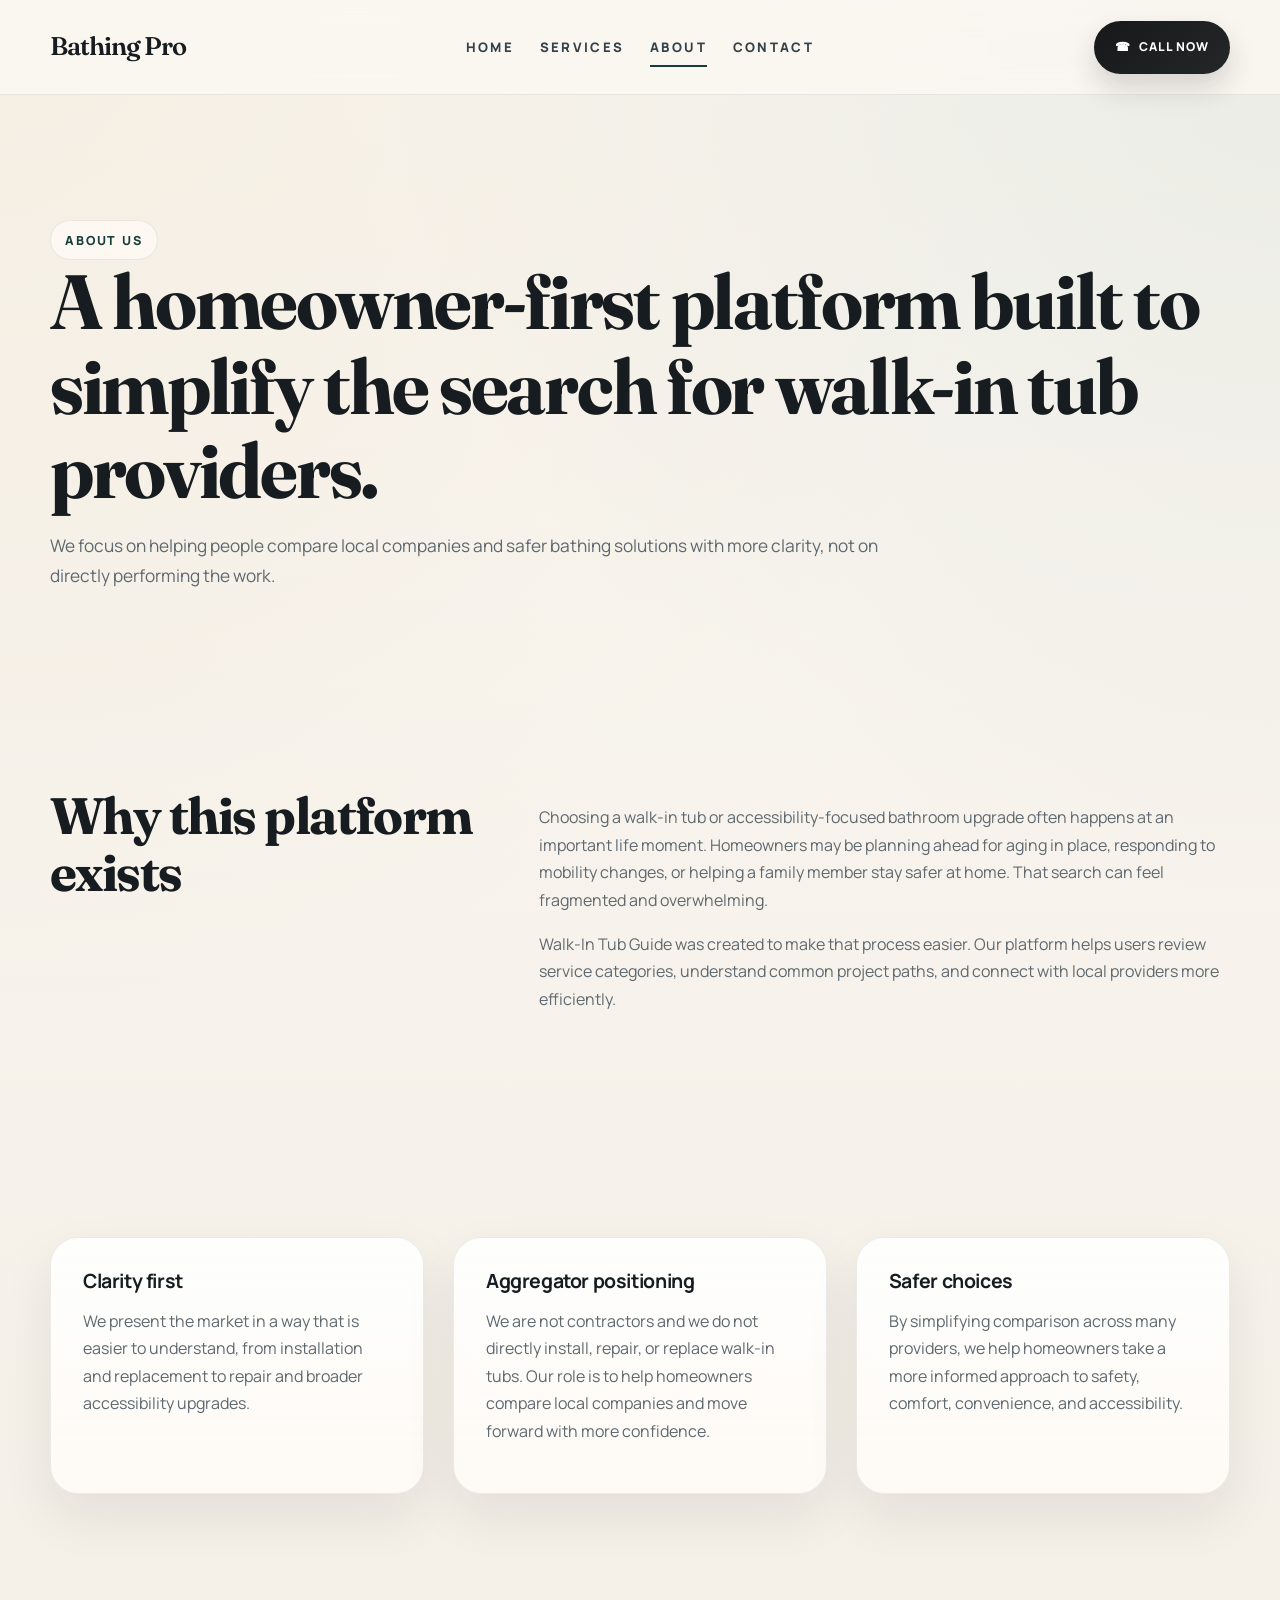
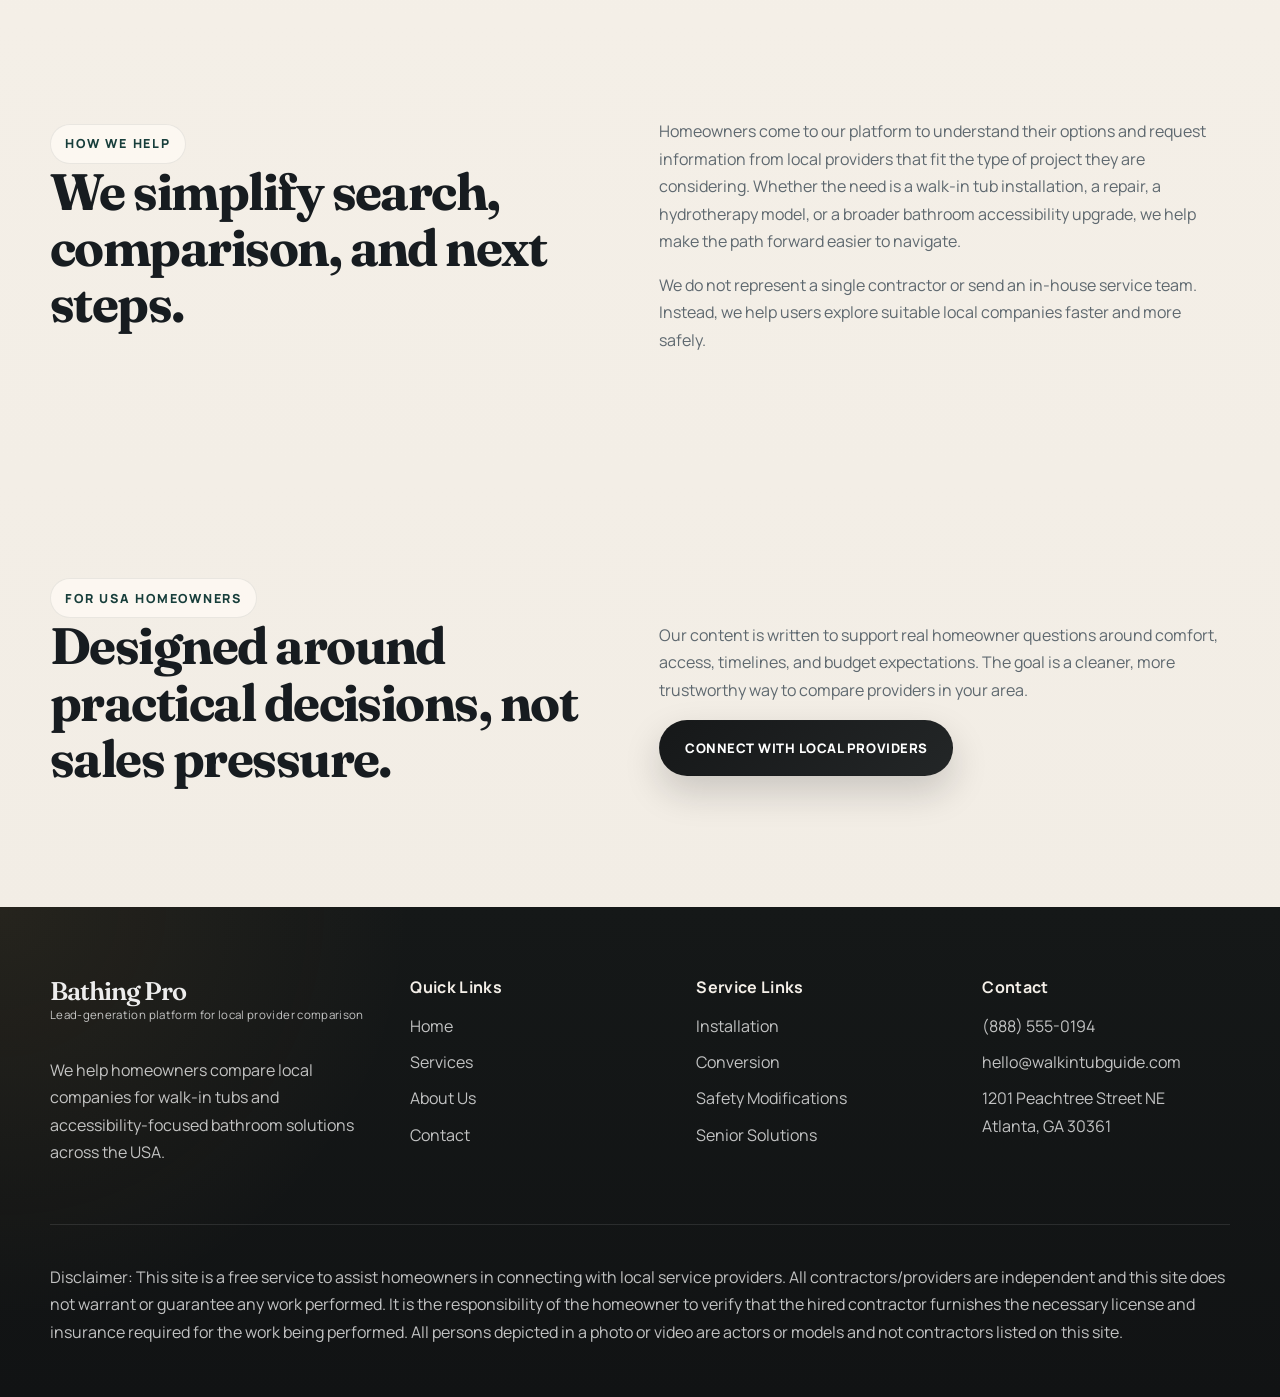
==== about.html @ f634298e "add structure and styles" ====
<!DOCTYPE html>
<html lang="en">
<head>
  <meta charset="UTF-8">
  <meta name="viewport" content="width=device-width, initial-scale=1.0">
  <title>About Us | Walk-In Tub Guide</title>
  <meta name="description" content="Learn how Walk-In Tub Guide helps homeowners compare local walk-in tub providers and accessibility-focused bathroom companies.">
  <link rel="preconnect" href="https://fonts.googleapis.com">
  <link rel="preconnect" href="https://fonts.gstatic.com" crossorigin>
  <link href="https://fonts.googleapis.com/css2?family=Manrope:wght@400;500;600;700;800&family=Fraunces:opsz,wght@9..144,600;9..144,700&display=swap" rel="stylesheet">
  <link rel="stylesheet" href="assets/css/style.css">
  <link rel="stylesheet" href="assets/css/about.css">
</head>
<body data-page="about">
  <header class="site-header">
    <div class="container header-shell">
      <a class="brand" href="index.html" aria-label="Bathing Pro home">
        <span class="brand-mark">WT</span>
        <span class="brand-text">
          <strong>Bathing Pro</strong>
          <small>Compare local providers with confidence</small>
        </span>
      </a>
      <nav class="site-nav" id="site-nav" aria-label="Primary navigation">
        <a href="index.html">Home</a>
        <a href="services.html">Services</a>
        <a href="about.html" class="is-active">About</a>
        <a href="contact.html">Contact</a>
      </nav>
      <div class="header-actions">
        <a class="header-phone mobile-phone" href="tel:+18885550194" aria-label="Call now">
          <span aria-hidden="true">☎</span>
        </a>
        <a class="header-phone desktop-phone" href="tel:+18885550194">
          <span aria-hidden="true">☎</span>
          <span>Call Now</span>
        </a>
        <button class="nav-toggle" type="button" aria-expanded="false" aria-controls="site-nav" aria-label="Open menu">
          <span></span>
          <span></span>
          <span></span>
        </button>
      </div>
    </div>
  </header>

  <main>
    <section class="page-hero">
      <div class="container">
        <span class="eyebrow">About us</span>
        <h1>A homeowner-first platform built to simplify the search for walk-in tub providers.</h1>
        <p>We focus on helping people compare local companies and safer bathing solutions with more clarity, not on directly performing the work.</p>
      </div>
    </section>

    <section class="section story-section">
      <div class="container story-grid">
        <div>
          <h2>Why this platform exists</h2>
        </div>
        <div>
          <p>Choosing a walk-in tub or accessibility-focused bathroom upgrade often happens at an important life moment. Homeowners may be planning ahead for aging in place, responding to mobility changes, or helping a family member stay safer at home. That search can feel fragmented and overwhelming.</p>
          <p>Walk-In Tub Guide was created to make that process easier. Our platform helps users review service categories, understand common project paths, and connect with local providers more efficiently.</p>
        </div>
      </div>
    </section>

    <section class="section values-section">
      <div class="container value-grid">
        <article class="feature-card">
          <h3>Clarity first</h3>
          <p>We present the market in a way that is easier to understand, from installation and replacement to repair and broader accessibility upgrades.</p>
        </article>
        <article class="feature-card">
          <h3>Aggregator positioning</h3>
          <p>We are not contractors and we do not directly install, repair, or replace walk-in tubs. Our role is to help homeowners compare local companies and move forward with more confidence.</p>
        </article>
        <article class="feature-card">
          <h3>Safer choices</h3>
          <p>By simplifying comparison across many providers, we help homeowners take a more informed approach to safety, comfort, convenience, and accessibility.</p>
        </article>
      </div>
    </section>

    <section class="section process-section">
      <div class="container split-panel">
        <div>
          <span class="eyebrow">How we help</span>
          <h2>We simplify search, comparison, and next steps.</h2>
        </div>
        <div>
          <p>Homeowners come to our platform to understand their options and request information from local providers that fit the type of project they are considering. Whether the need is a walk-in tub installation, a repair, a hydrotherapy model, or a broader bathroom accessibility upgrade, we help make the path forward easier to navigate.</p>
          <p>We do not represent a single contractor or send an in-house service team. Instead, we help users explore suitable local companies faster and more safely.</p>
        </div>
      </div>
    </section>

    <section class="section callout-section">
      <div class="container split-panel">
        <div>
          <span class="eyebrow">For USA homeowners</span>
          <h2>Designed around practical decisions, not sales pressure.</h2>
        </div>
        <div>
          <p>Our content is written to support real homeowner questions around comfort, access, timelines, and budget expectations. The goal is a cleaner, more trustworthy way to compare providers in your area.</p>
          <a class="btn btn-primary" href="contact.html">Connect With Local Providers</a>
        </div>
      </div>
    </section>
  </main>

  <footer class="site-footer">
    <div class="container footer-grid">
      <div>
        <a class="brand footer-brand" href="index.html">
          <span class="brand-mark">WT</span>
          <span class="brand-text">
            <strong>Bathing Pro</strong>
            <small>Lead-generation platform for local provider comparison</small>
          </span>
        </a>
        <p>We help homeowners compare local companies for walk-in tubs and accessibility-focused bathroom solutions across the USA.</p>
      </div>
      <div>
        <h3>Quick Links</h3>
        <ul>
          <li><a href="index.html">Home</a></li>
          <li><a href="services.html">Services</a></li>
          <li><a href="about.html">About Us</a></li>
          <li><a href="contact.html">Contact</a></li>
        </ul>
      </div>
      <div>
        <h3>Service Links</h3>
        <ul>
          <li><a href="services/walk-in-tub-installation.html">Installation</a></li>
          <li><a href="services/walk-in-tub-conversion.html">Conversion</a></li>
          <li><a href="services/bathtub-safety-modifications.html">Safety Modifications</a></li>
          <li><a href="services/senior-bathing-solutions.html">Senior Solutions</a></li>
        </ul>
      </div>
      <div>
        <h3>Contact</h3>
        <ul>
          <li><a href="tel:+18885550194">(888) 555-0194</a></li>
          <li><a href="mailto:hello@walkintubguide.com">hello@walkintubguide.com</a></li>
          <li>1201 Peachtree Street NE<br>Atlanta, GA 30361</li>
        </ul>
      </div>
    </div>
    <div class="container footer-legal">
      <p>Disclaimer: This site is a free service to assist homeowners in connecting with local service providers. All contractors/providers are independent and this site does not warrant or guarantee any work performed. It is the responsibility of the homeowner to verify that the hired contractor furnishes the necessary license and insurance required for the work being performed. All persons depicted in a photo or video are actors or models and not contractors listed on this site.</p>
    </div>
  </footer>

  <script src="assets/js/main.js" defer></script>
  <script src="assets/js/about.js" defer></script>
</body>
</html>
---- assets/css/style.css ----
:root {
  --bg: #f4efe7;
  --surface: rgba(255, 251, 246, 0.86);
  --surface-strong: #fffdfa;
  --surface-alt: #ece2d3;
  --surface-dark: #161819;
  --text: #171c20;
  --muted: #5e686f;
  --muted-strong: #455058;
  --line: rgba(23, 28, 32, 0.1);
  --line-strong: rgba(23, 28, 32, 0.18);
  --brand: #255f58;
  --brand-deep: #173e3b;
  --accent: #b88b4a;
  --accent-soft: rgba(184, 139, 74, 0.12);
  --shadow-xs: 0 10px 24px rgba(21, 27, 31, 0.05);
  --shadow: 0 22px 52px rgba(21, 27, 31, 0.08);
  --shadow-strong: 0 28px 72px rgba(17, 23, 28, 0.14);
  --radius: 28px;
  --radius-sm: 20px;
  --container: 1180px;
  --section-border: rgba(23, 28, 32, 0.08);
  --ease-premium: cubic-bezier(0.22, 0.61, 0.36, 1);
  --ease-soft: cubic-bezier(0.2, 0.8, 0.2, 1);
}

*,
*::before,
*::after {
  box-sizing: border-box;
}

html {
  scroll-behavior: smooth;
}

body {
  margin: 0;
  font-family: "Manrope", sans-serif;
  color: var(--text);
  background:
    radial-gradient(circle at top left, rgba(184, 139, 74, 0.09), transparent 32%),
    radial-gradient(circle at top right, rgba(37, 95, 88, 0.08), transparent 28%),
    linear-gradient(180deg, #fbf8f2 0%, #f4efe7 54%, #f1ece4 100%);
  line-height: 1.72;
  text-rendering: optimizeLegibility;
  -webkit-font-smoothing: antialiased;
}

img {
  max-width: 100%;
  display: block;
}

::selection {
  background: rgba(37, 95, 88, 0.18);
}

a {
  color: inherit;
  text-decoration: none;
}

button,
input,
select,
textarea {
  font: inherit;
}

.container {
  width: min(calc(100% - 2rem), var(--container));
  margin: 0 auto;
}

.section {
  padding: 6.5rem 0;
  position: relative;
}

.eyebrow {
  display: inline-flex;
  align-items: center;
  gap: 0.5rem;
  padding: 0.52rem 0.9rem;
  border-radius: 999px;
  background: rgba(255, 251, 246, 0.72);
  border: 1px solid rgba(23, 28, 32, 0.08);
  color: var(--brand-deep);
  font-size: 0.78rem;
  font-weight: 800;
  letter-spacing: 0.14em;
  text-transform: uppercase;
}

h1,
h2,
h3 {
  margin: 0 0 1rem;
  line-height: 1.1;
}

h1,
h2 {
  font-family: "Fraunces", serif;
  letter-spacing: -0.03em;
}

h1 {
  font-size: clamp(2.6rem, 6vw, 5rem);
}

h2 {
  font-size: clamp(2rem, 4vw, 3.4rem);
}

h3 {
  font-size: 1.22rem;
  letter-spacing: -0.02em;
}

p,
li {
  color: var(--muted);
  font-size: 1rem;
}

ul,
ol {
  margin: 0;
  padding-left: 1.2rem;
}

.btn {
  display: inline-flex;
  align-items: center;
  justify-content: center;
  gap: 0.5rem;
  min-height: 3.45rem;
  padding: 0.92rem 1.55rem;
  border-radius: 999px;
  border: 1px solid transparent;
  font-weight: 800;
  letter-spacing: 0.04em;
  text-transform: uppercase;
  font-size: 0.82rem;
  transition: transform 0.35s var(--ease-premium), box-shadow 0.35s var(--ease-premium), background 0.35s var(--ease-premium), border-color 0.35s var(--ease-premium), color 0.35s var(--ease-premium);
}

.btn:hover {
  transform: translateY(-3px);
}

.btn:active {
  transform: translateY(-1px);
}

.btn-primary {
  background: linear-gradient(135deg, var(--surface-dark) 0%, #232627 100%);
  color: #fff;
  box-shadow: 0 16px 36px rgba(22, 24, 25, 0.18);
  position: relative;
  overflow: hidden;
}

.btn-secondary {
  background: rgba(255, 253, 250, 0.72);
  border-color: rgba(23, 28, 32, 0.14);
  color: var(--text);
  position: relative;
}

.btn-primary:hover {
  box-shadow: 0 18px 42px rgba(22, 24, 25, 0.24);
}

.btn-secondary:hover {
  background: rgba(255, 253, 250, 0.96);
  border-color: rgba(23, 28, 32, 0.22);
}

.btn-primary::before {
  content: "";
  position: absolute;
  top: 0;
  bottom: 0;
  left: -130%;
  width: 120%;
  background: linear-gradient(100deg, transparent, rgba(255, 255, 255, 0.22), transparent);
  pointer-events: none;
  transition: transform 0.8s var(--ease-soft);
}

.btn-primary:hover::before {
  transform: translateX(170%);
}

.btn-secondary::after {
  content: "";
  position: absolute;
  left: 1rem;
  right: 1rem;
  bottom: 0.62rem;
  height: 1px;
  background: rgba(23, 28, 32, 0.26);
  transform: scaleX(0);
  transform-origin: left;
  transition: transform 0.35s var(--ease-premium);
}

.btn-secondary:hover::after {
  transform: scaleX(1);
}

.text-link {
  color: var(--brand-deep);
  font-weight: 700;
  border-bottom: 1px solid rgba(23, 62, 59, 0.2);
  transition: border-color 0.2s ease, color 0.2s ease;
}

.text-link:hover {
  border-color: rgba(23, 62, 59, 0.65);
}

a:focus-visible,
button:focus-visible,
input:focus-visible,
select:focus-visible,
textarea:focus-visible {
  outline: 3px solid rgba(37, 95, 88, 0.18);
  outline-offset: 3px;
}

.site-header {
  position: sticky;
  top: 0;
  z-index: 50;
  backdrop-filter: blur(14px);
  background: rgba(251, 248, 242, 0.88);
  border-bottom: 1px solid rgba(23, 28, 32, 0.08);
  transition: background 0.3s ease, box-shadow 0.3s ease, border-color 0.3s ease;
}

.site-header.is-scrolled {
  box-shadow: 0 12px 30px rgba(17, 27, 34, 0.07);
}

.header-shell {
  display: flex;
  align-items: center;
  justify-content: space-between;
  gap: 1rem;
  min-height: 5.9rem;
}

.brand {
  display: inline-flex;
  align-items: center;
  gap: 0.9rem;
  min-width: 0;
}

.brand-mark {
  display: grid;
  place-items: center;
  width: 3rem;
  height: 3rem;
  border-radius: 1rem;
  background: linear-gradient(135deg, #1f4e49 0%, #b88b4a 100%);
  color: #fff;
  font-weight: 800;
  box-shadow: 0 12px 25px rgba(23, 62, 59, 0.18);
}

.brand-text {
  display: flex;
  flex-direction: column;
}

.brand-text strong {
  font-family: "Fraunces", serif;
  font-weight: 600;
  font-size: 1.6rem;
  letter-spacing: -0.04em;
  line-height: 1;
}

.brand-text small {
  color: var(--muted);
  font-size: 0.72rem;
  letter-spacing: 0.03em;
}

/* Premium wordmark logo (BathingPro-like) */
.brand {
  gap: 0;
}

.brand-mark {
  display: none;
}

.site-header .brand-text small {
  display: none;
}

.site-footer .brand-text strong {
  color: rgba(255, 255, 255, 0.92);
}

.site-nav {
  display: flex;
  align-items: center;
  gap: 1.6rem;
  transition: opacity 0.3s ease, transform 0.3s ease;
}

.site-nav a {
  position: relative;
  font-weight: 800;
  font-size: 0.82rem;
  letter-spacing: 0.18em;
  text-transform: uppercase;
  color: #354147;
  transition: color 0.3s var(--ease-premium);
}

.site-nav a::after {
  content: "";
  position: absolute;
  left: 0;
  bottom: -0.52rem;
  width: 100%;
  height: 1.5px;
  background: var(--brand-deep);
  transform: scaleX(0);
  transform-origin: left;
  opacity: 0;
  transition: transform 0.45s var(--ease-premium), opacity 0.35s var(--ease-premium);
}

.site-nav a:hover::after,
.site-nav a.is-active::after {
  transform: scaleX(1);
  opacity: 1;
}

.site-nav a:hover {
  color: #1f2f36;
}

.header-actions {
  display: flex;
  align-items: center;
  gap: 0.75rem;
}

.header-phone {
  display: inline-flex;
  align-items: center;
  justify-content: center;
  gap: 0.55rem;
  border-radius: 999px;
  background: linear-gradient(135deg, var(--surface-dark), #242728);
  color: #fff;
  font-weight: 800;
  letter-spacing: 0.08em;
  text-transform: uppercase;
  font-size: 0.76rem;
  box-shadow: 0 14px 28px rgba(22, 24, 25, 0.16);
  transition: transform 0.25s ease, box-shadow 0.25s ease, background 0.25s ease;
}

.header-phone:hover {
  transform: translateY(-2px);
  box-shadow: 0 18px 34px rgba(22, 24, 25, 0.22);
}

.desktop-phone {
  min-height: 3.3rem;
  padding: 0.9rem 1.3rem;
}

.mobile-phone {
  display: none;
  width: 2.9rem;
  height: 2.9rem;
  font-size: 1.1rem;
}

.nav-toggle {
  display: none;
  width: 2.9rem;
  height: 2.9rem;
  border: 1px solid rgba(23, 28, 32, 0.12);
  border-radius: 0.9rem;
  background: rgba(255, 253, 250, 0.92);
  padding: 0;
}

.nav-toggle span {
  display: block;
  width: 1.1rem;
  height: 2px;
  margin: 0.24rem auto;
  background: var(--text);
  border-radius: 999px;
}

.page-hero,
.hero-section {
  position: relative;
  overflow: hidden;
}

.page-hero {
  padding: 7.8rem 0 4.8rem;
}

.page-hero p {
  max-width: 52rem;
  font-size: 1.08rem;
}

.section-heading {
  margin-bottom: 2.4rem;
  max-width: 50rem;
}

.section-heading h2 {
  max-width: 16ch;
}

.section-heading p {
  font-size: 1.05rem;
  max-width: 42rem;
}

.feature-card,
.service-card,
.detail-card,
.contact-card,
.contact-info-card,
.cta-box,
.hero-card,
.service-overview-card,
.step-card {
  background:
    linear-gradient(180deg, rgba(255, 255, 255, 0.9) 0%, rgba(255, 252, 247, 0.84) 100%);
  border: 1px solid rgba(23, 28, 32, 0.08);
  border-radius: var(--radius);
  box-shadow: var(--shadow);
  transition: transform 0.42s var(--ease-premium), box-shadow 0.42s var(--ease-premium), border-color 0.42s var(--ease-premium), background 0.42s var(--ease-premium);
}

.feature-card,
.service-card,
.detail-card,
.contact-info-card,
.step-card,
.service-overview-card {
  padding: 2rem;
}

.split-panel {
  display: grid;
  grid-template-columns: 1fr 1fr;
  gap: 2.4rem;
  align-items: center;
}

.editorial-image {
  margin: 0;
  overflow: hidden;
  border-radius: calc(var(--radius) - 8px);
  border: 1px solid rgba(255, 255, 255, 0.08);
  background: #ddd6cb;
  box-shadow: var(--shadow-xs);
}

.editorial-image img,
.service-media img,
.service-category-media img {
  width: 100%;
  height: 100%;
  object-fit: cover;
  filter: grayscale(100%);
  transform: scale(1.015);
  transition: filter 0.75s ease, transform 0.75s ease;
  will-change: filter, transform;
}

.editorial-image:hover img,
.editorial-image:focus-within img,
.service-overview-card:hover .service-media img,
.service-overview-card:focus-within .service-media img,
.service-card:hover .service-category-media img,
.service-card:focus-within .service-category-media img {
  filter: grayscale(0%);
  transform: scale(1.045);
}

@media (prefers-reduced-motion: reduce) {
  .editorial-image img,
  .service-media img,
  .service-category-media img {
    transition: none;
    transform: none;
    filter: grayscale(0%);
  }
}

.lead-form,
.contact-form {
  display: grid;
  gap: 1rem;
}

.lead-form label,
.contact-form label {
  display: grid;
  gap: 0.52rem;
  color: var(--text);
  font-weight: 700;
  font-size: 0.94rem;
}

.lead-form input,
.lead-form select,
.lead-form textarea,
.contact-form input,
.contact-form select,
.contact-form textarea {
  width: 100%;
  border: 1px solid rgba(23, 28, 32, 0.13);
  border-radius: 1rem;
  min-height: 3.4rem;
  padding: 0.98rem 1rem;
  background: rgba(255, 253, 250, 0.96);
  color: var(--text);
  transition: border-color 0.2s ease, box-shadow 0.2s ease, background 0.2s ease;
}

.lead-form input:focus,
.lead-form select:focus,
.lead-form textarea:focus,
.contact-form input:focus,
.contact-form select:focus,
.contact-form textarea:focus {
  outline: none;
  border-color: rgba(37, 95, 88, 0.42);
  box-shadow: 0 0 0 4px rgba(37, 95, 88, 0.1);
  background: #fffdfa;
}

.form-note {
  margin: 0;
  font-size: 0.92rem;
  color: var(--muted-strong);
}

.site-footer {
  background:
    radial-gradient(circle at top left, rgba(184, 139, 74, 0.1), transparent 30%),
    linear-gradient(180deg, #151818 0%, #111314 100%);
  color: rgba(255, 255, 255, 0.88);
  padding-top: 4.5rem;
}

.site-footer .brand-mark {
  background: linear-gradient(135deg, #d2b080 0%, #4b665f 100%);
  color: #131617;
}

.site-footer p,
.site-footer li,
.site-footer a,
.site-footer small {
  color: rgba(255, 255, 255, 0.74);
}

.footer-grid {
  display: grid;
  grid-template-columns: 1.3fr 1fr 1fr 1fr;
  gap: 2.4rem;
}

.footer-grid ul {
  list-style: none;
  padding: 0;
}

.footer-grid li + li {
  margin-top: 0.55rem;
}

.footer-brand {
  margin-bottom: 1rem;
}

.site-footer h3 {
  margin-bottom: 1rem;
  color: #f4efe8;
  font-size: 1rem;
  letter-spacing: 0.02em;
}

.footer-legal {
  margin-top: 2.6rem;
  padding: 1.4rem 0 2.2rem;
  border-top: 1px solid rgba(255, 255, 255, 0.1);
}

.faq-list {
  display: grid;
  gap: 1.05rem;
}

.faq-item {
  border: 1px solid rgba(23, 28, 32, 0.08);
  border-radius: 1.25rem;
  background: rgba(255, 253, 249, 0.84);
  overflow: hidden;
  box-shadow: var(--shadow-xs);
  transition: border-color 0.25s ease, box-shadow 0.25s ease, transform 0.25s ease;
}

.faq-question {
  width: 100%;
  text-align: left;
  padding: 1.35rem 1.45rem;
  border: 0;
  background: transparent;
  color: var(--text);
  font-weight: 800;
  position: relative;
}

.faq-question::after {
  content: "+";
  position: absolute;
  right: 1.45rem;
  top: 50%;
  transform: translateY(-50%);
  color: var(--muted);
  font-size: 1.2rem;
  transition: transform 0.25s ease, color 0.25s ease;
}

.faq-answer {
  display: none;
  padding: 0 1.45rem 1.35rem;
}

.faq-item.is-open .faq-answer {
  display: block;
}

.faq-item.is-open {
  border-color: rgba(23, 62, 59, 0.18);
  box-shadow: var(--shadow);
}

.faq-item.is-open .faq-question::after {
  transform: translateY(-50%) rotate(45deg);
  color: var(--brand-deep);
}

.page-reveal {
  opacity: 0;
  transform: translateY(26px) scale(0.992);
  transition: opacity 0.8s var(--ease-soft), transform 0.8s var(--ease-soft);
}

.page-reveal.is-visible {
  opacity: 1;
  transform: translateY(0) scale(1);
}

.feature-card:hover,
.detail-card:hover,
.contact-card:hover,
.contact-info-card:hover,
.step-card:hover {
  transform: translateY(-5px);
  box-shadow: 0 24px 48px rgba(14, 19, 24, 0.13);
  border-color: rgba(23, 62, 59, 0.16);
}

@media (max-width: 980px) {
  body.menu-open {
    overflow: hidden;
  }

  .site-nav {
    position: absolute;
    top: calc(100% + 0.75rem);
    left: 1rem;
    right: 1rem;
    display: flex;
    flex-direction: column;
    align-items: stretch;
    gap: 0;
    padding: 1rem 1.1rem;
    border-radius: 1.25rem;
    background: rgba(255, 252, 248, 0.98);
    border: 1px solid rgba(23, 28, 32, 0.08);
    box-shadow: var(--shadow-strong);
    opacity: 0;
    pointer-events: none;
    transform: translateY(-8px);
  }

  .site-nav.is-open {
    opacity: 1;
    pointer-events: auto;
    transform: translateY(0);
  }

  .site-nav a {
    padding: 0.95rem 0;
  }

  .desktop-phone {
    display: none;
  }

  .mobile-phone,
  .nav-toggle {
    display: inline-flex;
    align-items: center;
    justify-content: center;
  }

  .split-panel,
  .footer-grid {
    grid-template-columns: 1fr 1fr;
  }
}

@media (max-width: 720px) {
  .section {
    padding: 4.5rem 0;
  }

  .header-shell {
    min-height: 5rem;
  }

  .brand-text small {
    display: none;
  }

  .brand-text strong {
    font-size: 1.35rem;
  }

  .page-hero {
    padding: 6.6rem 0 4rem;
  }

  .section-heading h2 {
    max-width: 100%;
  }

  .feature-card,
  .service-card,
  .detail-card,
  .contact-info-card,
  .step-card,
  .service-overview-card {
    padding: 1.5rem;
  }

  .split-panel,
  .footer-grid {
    grid-template-columns: 1fr;
  }
}

@media (prefers-reduced-motion: reduce) {
  html {
    scroll-behavior: auto;
  }

  .btn,
  .header-phone,
  .feature-card,
  .service-card,
  .detail-card,
  .contact-card,
  .contact-info-card,
  .service-overview-card,
  .step-card,
  .site-nav,
  .site-nav a,
  .site-nav a::after,
  .page-reveal {
    transition: none !important;
    animation: none !important;
    transform: none !important;
  }
}
---- assets/css/about.css ----
.story-grid,
.value-grid {
  display: grid;
  gap: 1.8rem;
}

.story-grid {
  grid-template-columns: 0.8fr 1.2fr;
}

.value-grid {
  grid-template-columns: repeat(3, 1fr);
}

@media (max-width: 900px) {
  .story-grid,
  .value-grid {
    grid-template-columns: 1fr;
  }
}
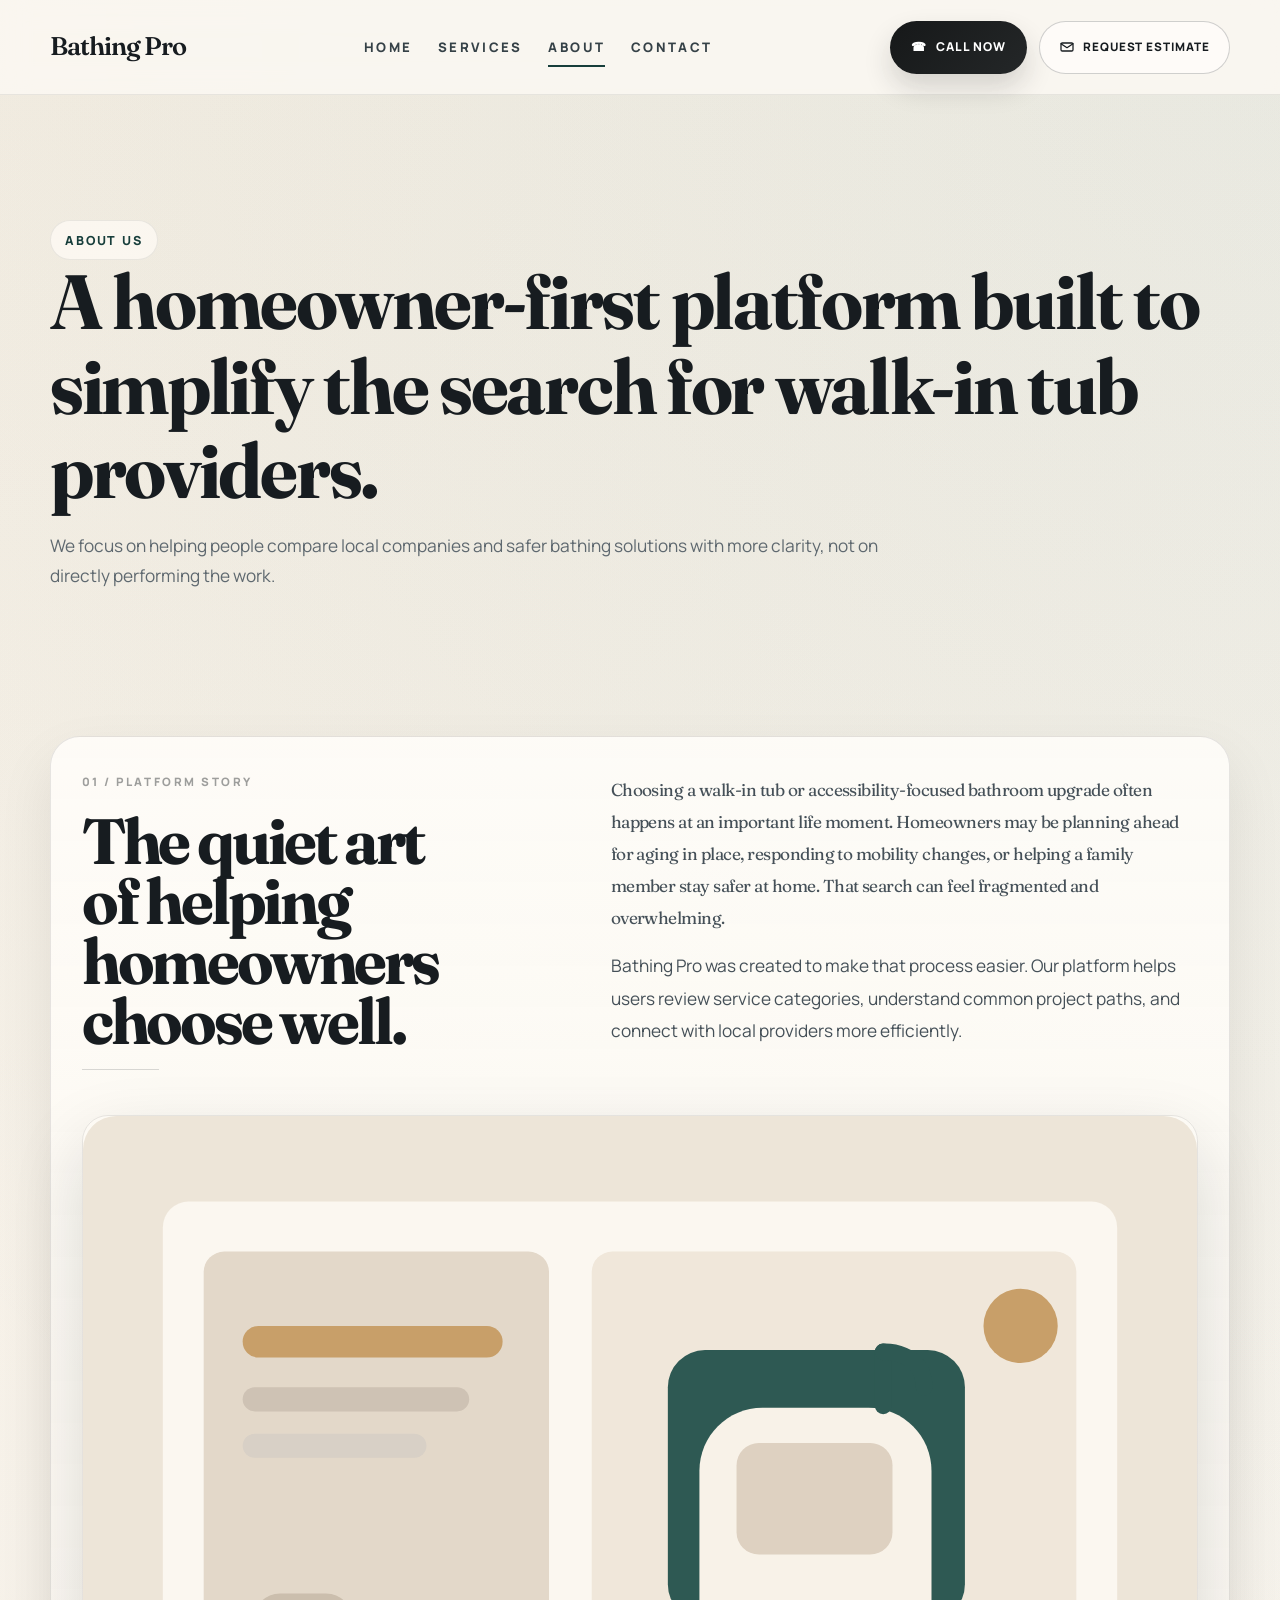
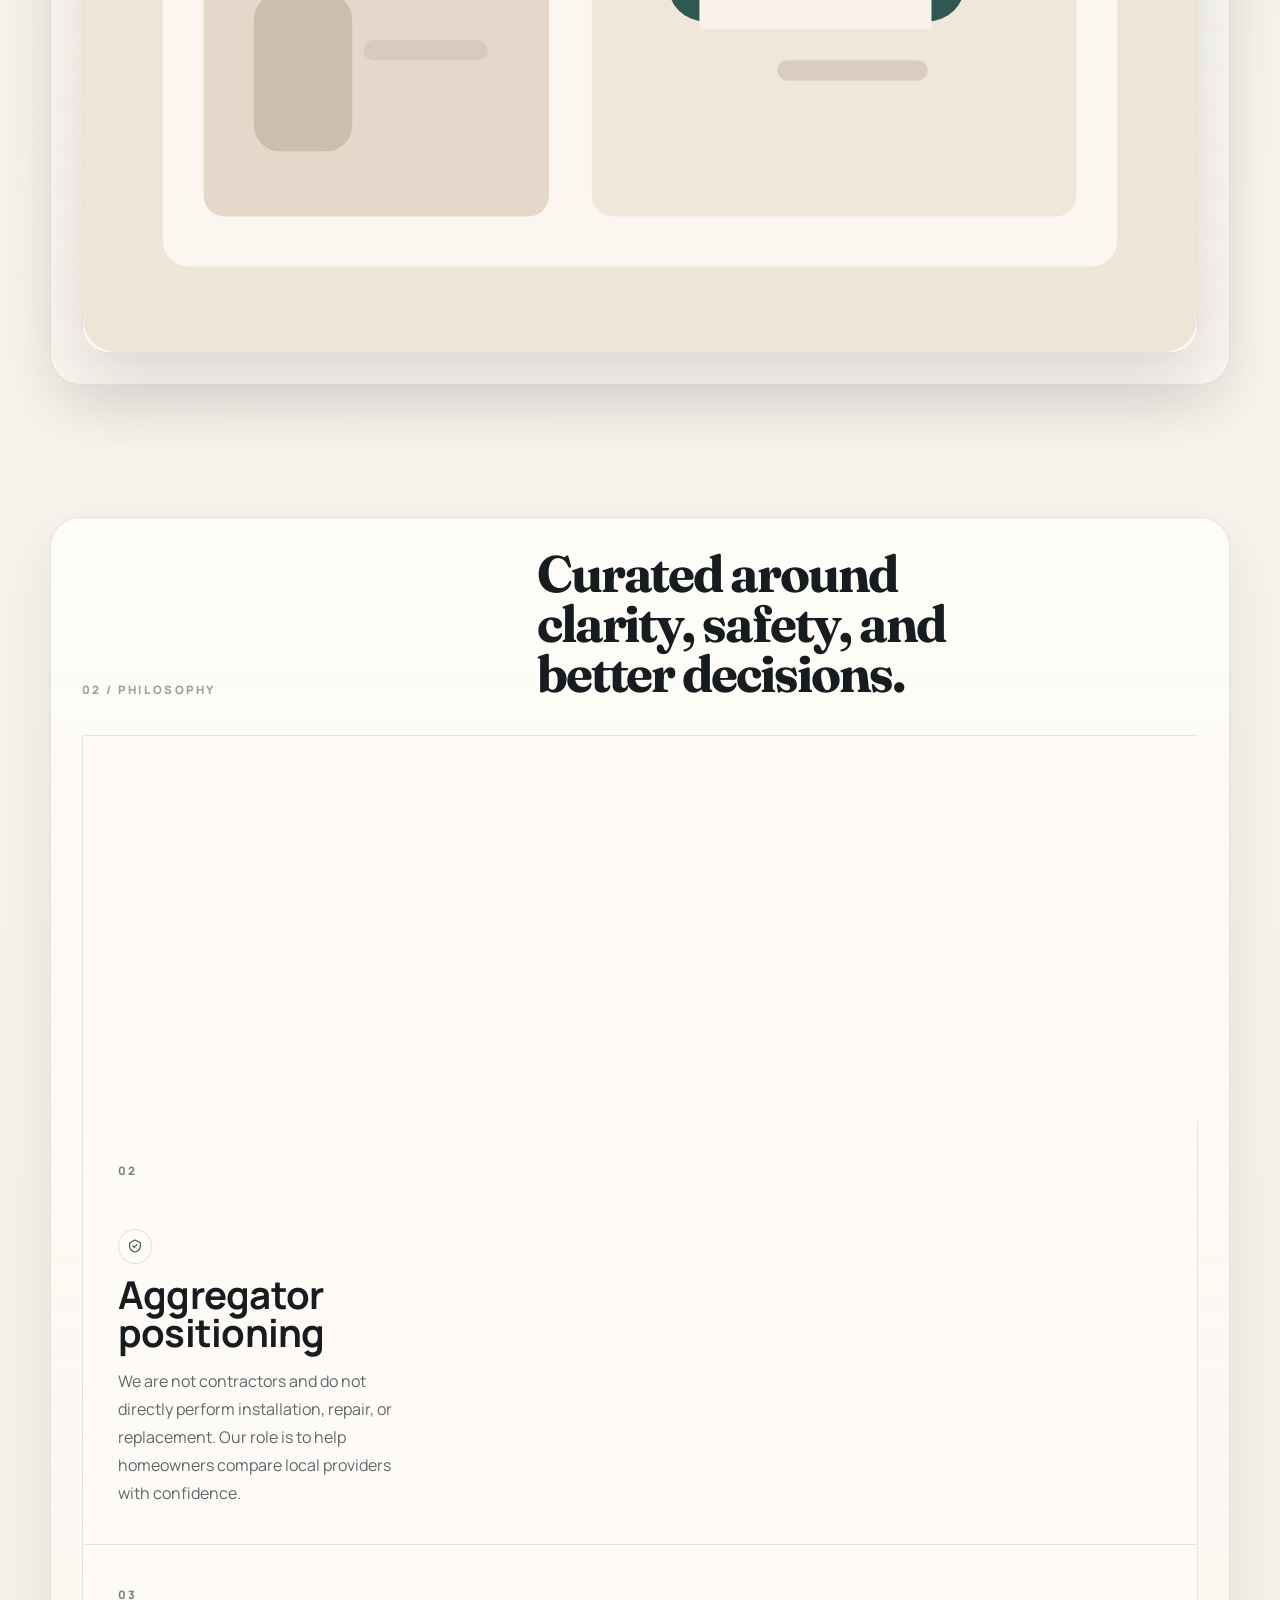
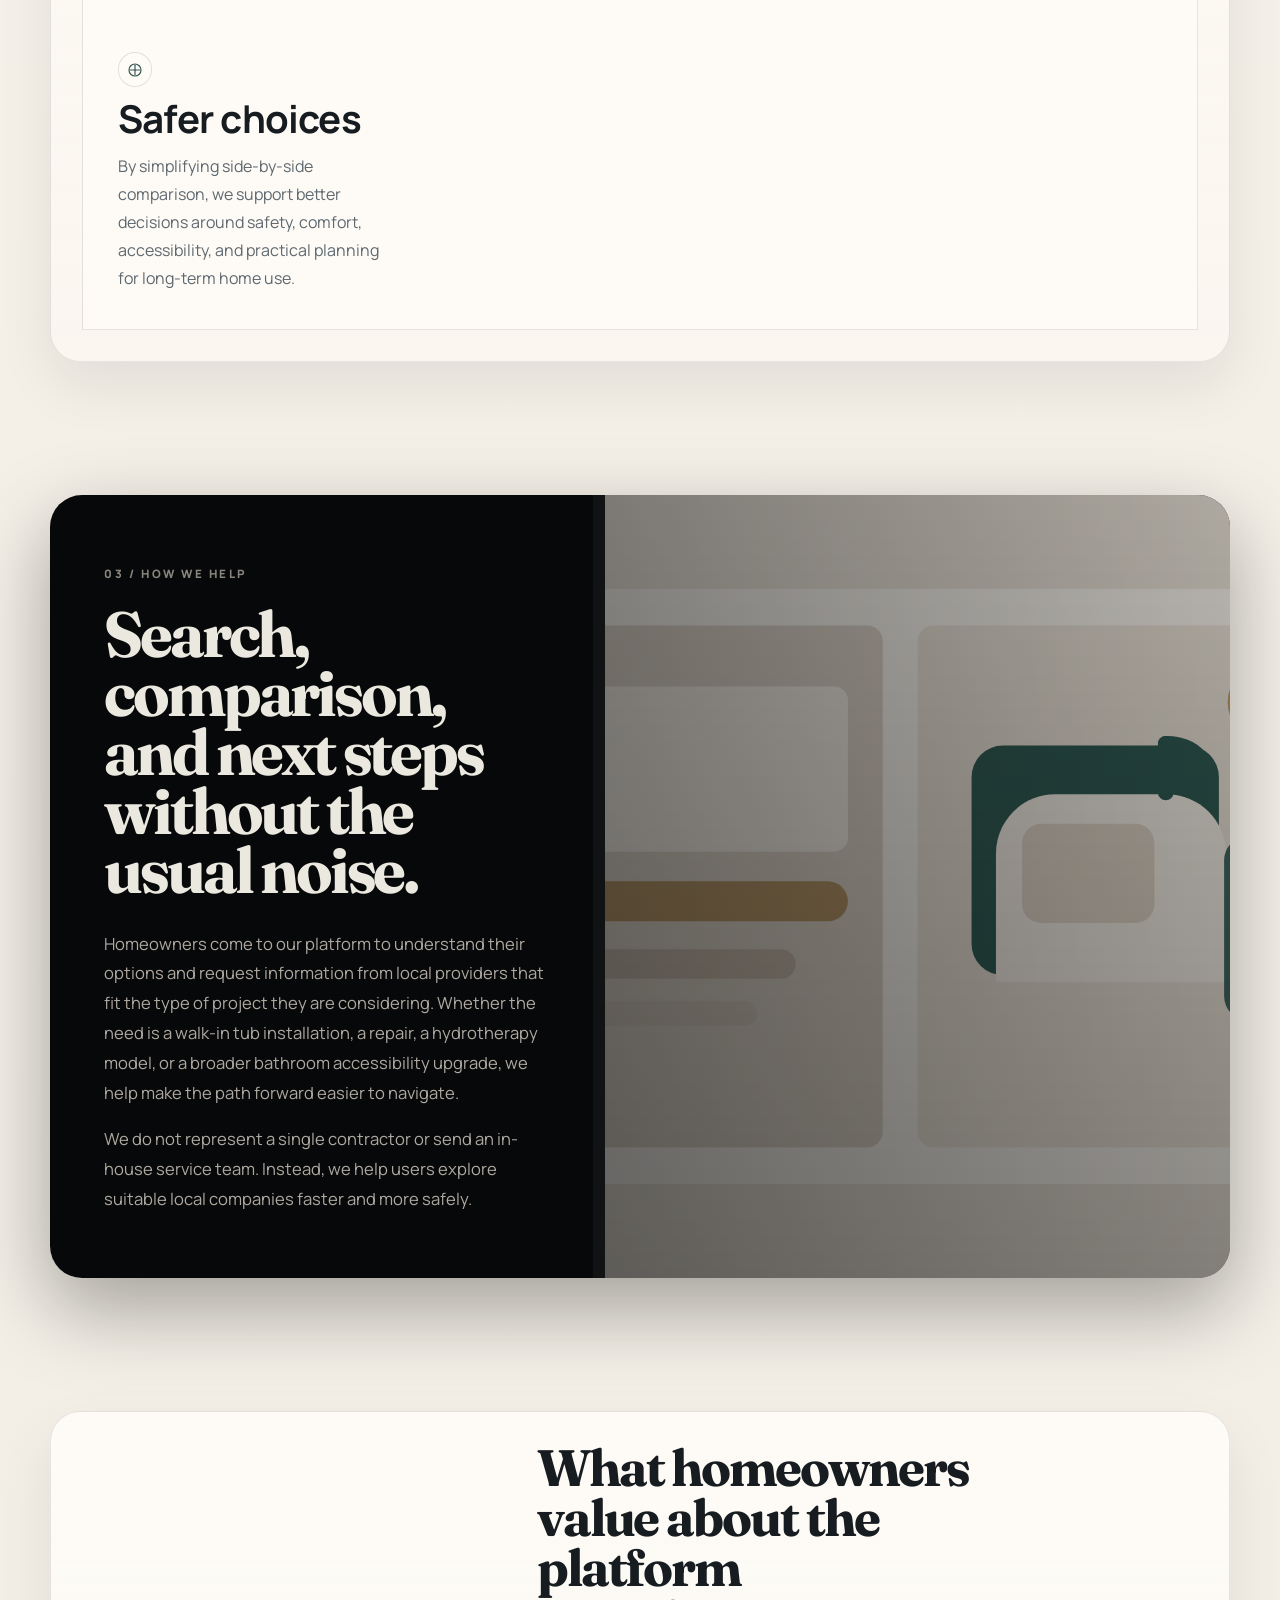
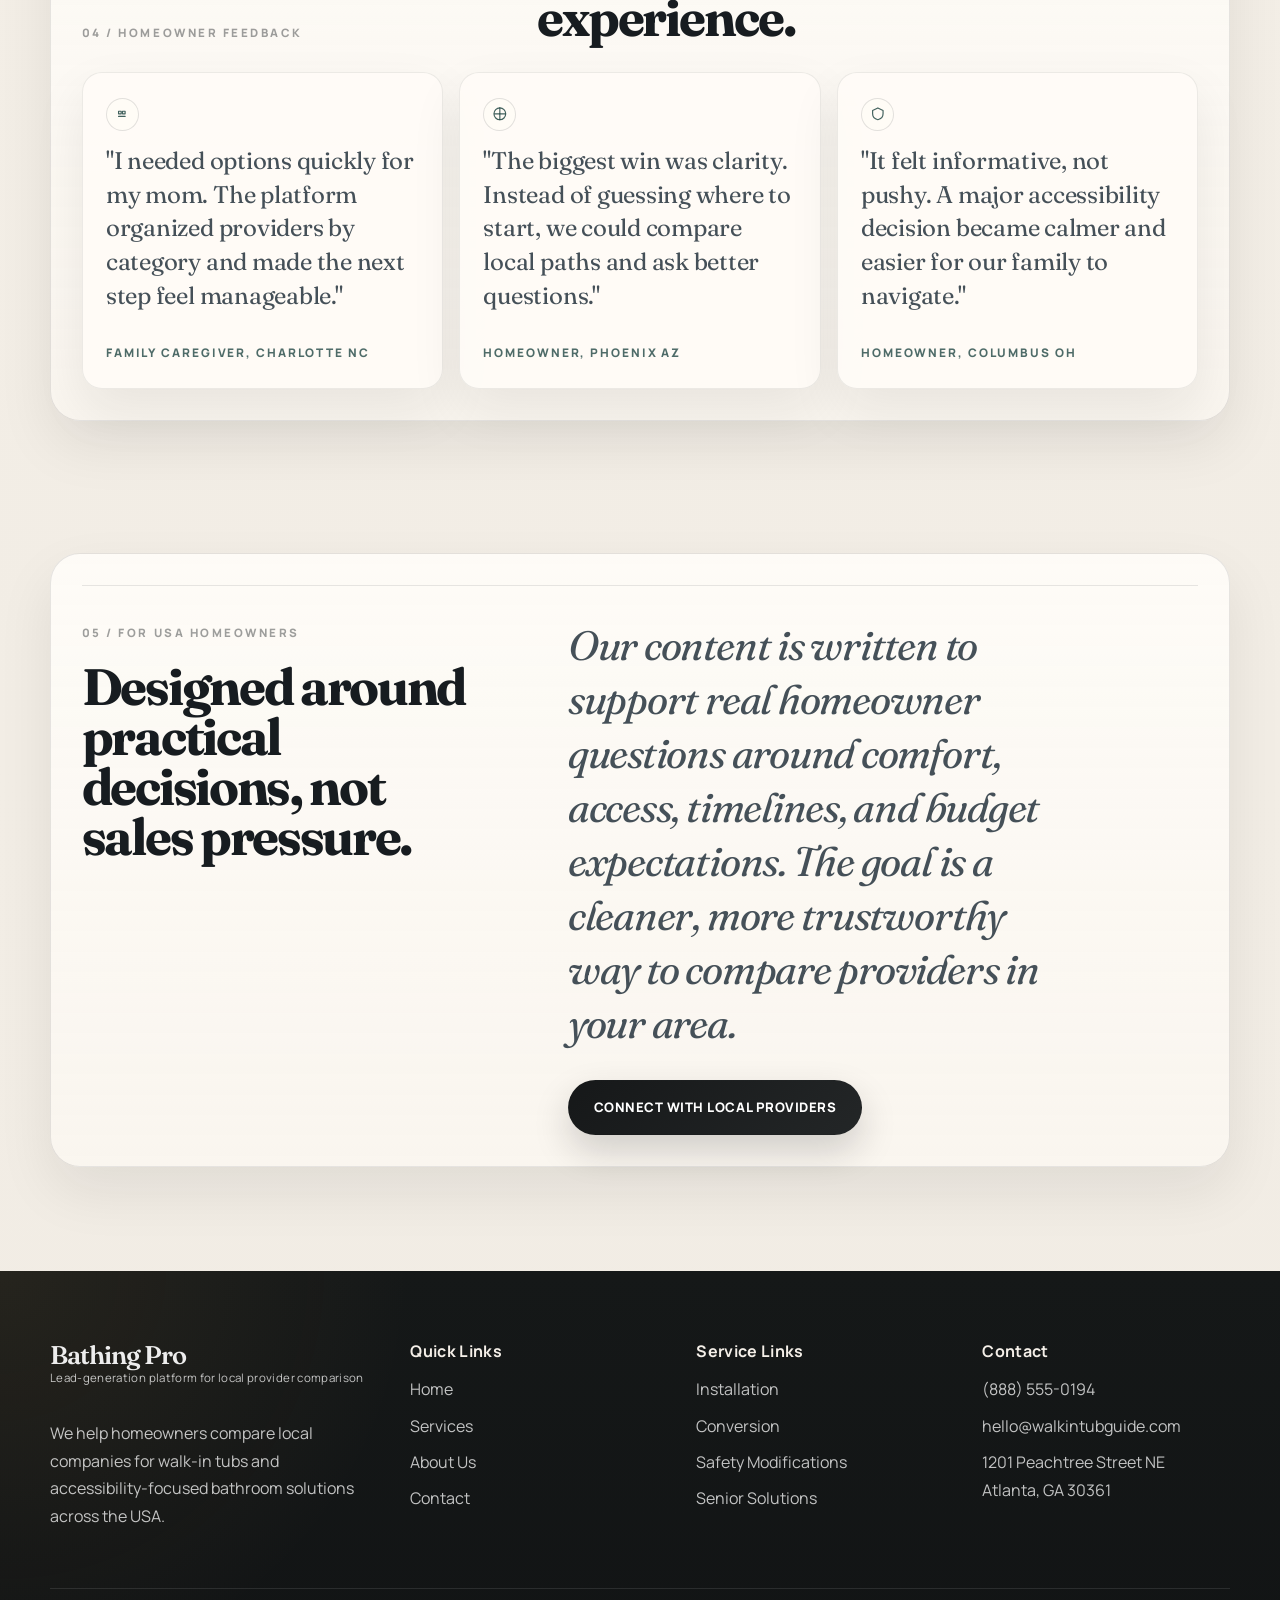
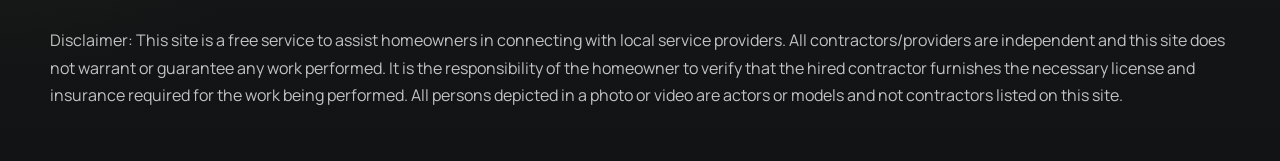
==== commit 0ee9e2b7: "upd" ====
--- a/about.html
+++ b/about.html
@@ -3,8 +3,9 @@
 <head>
   <meta charset="UTF-8">
   <meta name="viewport" content="width=device-width, initial-scale=1.0">
-  <title>About Us | Walk-In Tub Guide</title>
-  <meta name="description" content="Learn how Walk-In Tub Guide helps homeowners compare local walk-in tub providers and accessibility-focused bathroom companies.">
+  <title>About Us | Bathing Pro</title>
+  <meta name="description" content="Learn how Bathing Pro helps homeowners compare walk-in tub providers and accessibility-focused bathroom companies.">
+  <link rel="icon" type="image/svg+xml" href="assets/images/favicon.svg">
   <link rel="preconnect" href="https://fonts.googleapis.com">
   <link rel="preconnect" href="https://fonts.gstatic.com" crossorigin>
   <link href="https://fonts.googleapis.com/css2?family=Manrope:wght@400;500;600;700;800&family=Fraunces:opsz,wght@9..144,600;9..144,700&display=swap" rel="stylesheet">
@@ -54,56 +55,139 @@
     </section>
 
     <section class="section story-section">
-      <div class="container story-grid">
-        <div>
-          <h2>Why this platform exists</h2>
-        </div>
-        <div>
-          <p>Choosing a walk-in tub or accessibility-focused bathroom upgrade often happens at an important life moment. Homeowners may be planning ahead for aging in place, responding to mobility changes, or helping a family member stay safer at home. That search can feel fragmented and overwhelming.</p>
-          <p>Walk-In Tub Guide was created to make that process easier. Our platform helps users review service categories, understand common project paths, and connect with local providers more efficiently.</p>
-        </div>
+      <div class="container story-shell">
+        <div class="story-grid">
+          <div class="story-intro">
+            <span class="section-index">01 / Platform Story</span>
+            <h2>The quiet art of helping homeowners choose well.</h2>
+            <div class="story-line"></div>
+          </div>
+          <div class="story-copy">
+            <p class="story-lead">Choosing a walk-in tub or accessibility-focused bathroom upgrade often happens at an important life moment. Homeowners may be planning ahead for aging in place, responding to mobility changes, or helping a family member stay safer at home. That search can feel fragmented and overwhelming.</p>
+            <p>Bathing Pro was created to make that process easier. Our platform helps users review service categories, understand common project paths, and connect with local providers more efficiently.</p>
+          </div>
+        </div>
+        <figure class="about-image-panel">
+          <img src="assets/images/lifestyle-accessibility.svg" alt="Illustrated premium accessible bathroom interior with calm, high-end materials.">
+        </figure>
       </div>
     </section>
 
     <section class="section values-section">
-      <div class="container value-grid">
-        <article class="feature-card">
-          <h3>Clarity first</h3>
-          <p>We present the market in a way that is easier to understand, from installation and replacement to repair and broader accessibility upgrades.</p>
-        </article>
-        <article class="feature-card">
-          <h3>Aggregator positioning</h3>
-          <p>We are not contractors and we do not directly install, repair, or replace walk-in tubs. Our role is to help homeowners compare local companies and move forward with more confidence.</p>
-        </article>
-        <article class="feature-card">
-          <h3>Safer choices</h3>
-          <p>By simplifying comparison across many providers, we help homeowners take a more informed approach to safety, comfort, convenience, and accessibility.</p>
-        </article>
+      <div class="container values-shell">
+        <div class="values-header">
+          <span class="section-index">02 / Philosophy</span>
+          <h2>Curated around clarity, safety, and better decisions.</h2>
+        </div>
+        <div class="value-grid editorial-values">
+          <article class="feature-card philosophy-card">
+            <span class="philosophy-index">01</span>
+            <span class="philosophy-icon" aria-hidden="true">
+              <svg viewBox="0 0 24 24" role="img" focusable="false">
+                <path d="M4 6h16" />
+                <path d="M4 12h12" />
+                <path d="M4 18h9" />
+              </svg>
+            </span>
+            <h3>Clarity first</h3>
+            <p>We organize service categories into clear paths, so homeowners can compare installation, replacement, repair, and upgrade options without unnecessary confusion.</p>
+          </article>
+          <article class="feature-card philosophy-card">
+            <span class="philosophy-index">02</span>
+            <span class="philosophy-icon" aria-hidden="true">
+              <svg viewBox="0 0 24 24" role="img" focusable="false">
+                <path d="M12 3l8 4v5c0 5-3.5 8-8 9-4.5-1-8-4-8-9V7l8-4z" />
+                <path d="M9 12l2 2 4-4" />
+              </svg>
+            </span>
+            <h3>Aggregator positioning</h3>
+            <p>We are not contractors and do not directly perform installation, repair, or replacement. Our role is to help homeowners compare local providers with confidence.</p>
+          </article>
+          <article class="feature-card philosophy-card">
+            <span class="philosophy-index">03</span>
+            <span class="philosophy-icon" aria-hidden="true">
+              <svg viewBox="0 0 24 24" role="img" focusable="false">
+                <path d="M5 12h14" />
+                <path d="M12 5v14" />
+                <circle cx="12" cy="12" r="9" />
+              </svg>
+            </span>
+            <h3>Safer choices</h3>
+            <p>By simplifying side-by-side comparison, we support better decisions around safety, comfort, accessibility, and practical planning for long-term home use.</p>
+          </article>
+        </div>
       </div>
     </section>
 
     <section class="section process-section">
-      <div class="container split-panel">
-        <div>
-          <span class="eyebrow">How we help</span>
-          <h2>We simplify search, comparison, and next steps.</h2>
-        </div>
-        <div>
-          <p>Homeowners come to our platform to understand their options and request information from local providers that fit the type of project they are considering. Whether the need is a walk-in tub installation, a repair, a hydrotherapy model, or a broader bathroom accessibility upgrade, we help make the path forward easier to navigate.</p>
-          <p>We do not represent a single contractor or send an in-house service team. Instead, we help users explore suitable local companies faster and more safely.</p>
+      <div class="container process-shell">
+        <div class="process-panel">
+          <div class="process-copy">
+            <span class="section-index section-index-light">03 / How We Help</span>
+            <h2>Search, comparison, and next steps without the usual noise.</h2>
+            <p>Homeowners come to our platform to understand their options and request information from local providers that fit the type of project they are considering. Whether the need is a walk-in tub installation, a repair, a hydrotherapy model, or a broader bathroom accessibility upgrade, we help make the path forward easier to navigate.</p>
+            <p>We do not represent a single contractor or send an in-house service team. Instead, we help users explore suitable local companies faster and more safely.</p>
+          </div>
+          <figure class="process-image-panel">
+            <img src="assets/images/hero-bathroom.svg" alt="Illustrated refined bathroom scene used as a premium editorial background on the About page.">
+          </figure>
+        </div>
+      </div>
+    </section>
+
+    <section class="section testimonials-section">
+      <div class="container testimonials-shell">
+        <div class="testimonials-header">
+          <span class="section-index">04 / Homeowner Feedback</span>
+          <h2>What homeowners value about the platform experience.</h2>
+        </div>
+        <div class="testimonials-grid">
+          <article class="feature-card testimonial-card">
+            <span class="testimonial-icon" aria-hidden="true">
+              <svg viewBox="0 0 24 24" role="img" focusable="false">
+                <path d="M7 8h4v4H7z" />
+                <path d="M13 8h4v4h-4z" />
+                <path d="M7 16h10" />
+              </svg>
+            </span>
+            <p class="testimonial-quote">"I needed options quickly for my mom. The platform organized providers by category and made the next step feel manageable."</p>
+            <p class="testimonial-author">Family caregiver, Charlotte NC</p>
+          </article>
+          <article class="feature-card testimonial-card">
+            <span class="testimonial-icon" aria-hidden="true">
+              <svg viewBox="0 0 24 24" role="img" focusable="false">
+                <path d="M12 3v18" />
+                <path d="M4 12h16" />
+                <circle cx="12" cy="12" r="9" />
+              </svg>
+            </span>
+            <p class="testimonial-quote">"The biggest win was clarity. Instead of guessing where to start, we could compare local paths and ask better questions."</p>
+            <p class="testimonial-author">Homeowner, Phoenix AZ</p>
+          </article>
+          <article class="feature-card testimonial-card">
+            <span class="testimonial-icon" aria-hidden="true">
+              <svg viewBox="0 0 24 24" role="img" focusable="false">
+                <path d="M12 3l8 4v5c0 5-3.5 8-8 9-4.5-1-8-4-8-9V7l8-4z" />
+              </svg>
+            </span>
+            <p class="testimonial-quote">"It felt informative, not pushy. A major accessibility decision became calmer and easier for our family to navigate."</p>
+            <p class="testimonial-author">Homeowner, Columbus OH</p>
+          </article>
         </div>
       </div>
     </section>
 
     <section class="section callout-section">
-      <div class="container split-panel">
-        <div>
-          <span class="eyebrow">For USA homeowners</span>
-          <h2>Designed around practical decisions, not sales pressure.</h2>
-        </div>
-        <div>
-          <p>Our content is written to support real homeowner questions around comfort, access, timelines, and budget expectations. The goal is a cleaner, more trustworthy way to compare providers in your area.</p>
-          <a class="btn btn-primary" href="contact.html">Connect With Local Providers</a>
+      <div class="container callout-shell">
+        <div class="callout-grid">
+          <div class="callout-intro">
+            <span class="section-index">05 / For USA Homeowners</span>
+            <h2>Designed around practical decisions, not sales pressure.</h2>
+          </div>
+          <div class="callout-quote">
+            <p>Our content is written to support real homeowner questions around comfort, access, timelines, and budget expectations. The goal is a cleaner, more trustworthy way to compare providers in your area.</p>
+            <a class="btn btn-primary" href="contact.html">Connect With Local Providers</a>
+          </div>
         </div>
       </div>
     </section>
--- a/assets/css/style.css
+++ b/assets/css/style.css
@@ -377,6 +377,59 @@
   box-shadow: 0 18px 34px rgba(22, 24, 25, 0.22);
 }
 
+.header-email {
+  display: inline-flex;
+  align-items: center;
+  justify-content: center;
+  gap: 0.5rem;
+  border-radius: 999px;
+  border: 1px solid rgba(23, 28, 32, 0.2);
+  background: rgba(255, 253, 250, 0.82);
+  color: var(--text);
+  font-weight: 800;
+  letter-spacing: 0.08em;
+  text-transform: uppercase;
+  font-size: 0.73rem;
+  transition: transform 0.25s ease, box-shadow 0.25s ease, border-color 0.25s ease, background 0.25s ease;
+}
+
+.header-email:hover {
+  transform: translateY(-2px);
+  border-color: rgba(23, 28, 32, 0.28);
+  background: rgba(255, 253, 250, 0.96);
+  box-shadow: 0 14px 26px rgba(17, 23, 28, 0.1);
+}
+
+.header-email-icon {
+  display: inline-flex;
+  align-items: center;
+  justify-content: center;
+  width: 1rem;
+  height: 1rem;
+}
+
+.header-email-icon svg {
+  width: 1rem;
+  height: 1rem;
+  fill: none;
+  stroke: currentColor;
+  stroke-width: 1.9;
+  stroke-linecap: round;
+  stroke-linejoin: round;
+}
+
+.desktop-email {
+  min-height: 3.3rem;
+  padding: 0.9rem 1.2rem;
+}
+
+.mobile-email {
+  display: none;
+  width: 2.9rem;
+  height: 2.9rem;
+  font-size: 1rem;
+}
+
 .desktop-phone {
   min-height: 3.3rem;
   padding: 0.9rem 1.3rem;
@@ -443,7 +496,7 @@
 .contact-card,
 .contact-info-card,
 .cta-box,
-.hero-card,
+.hero-insight-panel,
 .service-overview-card,
 .step-card {
   background:
@@ -534,12 +587,28 @@
 .contact-form textarea {
   width: 100%;
   border: 1px solid rgba(23, 28, 32, 0.13);
-  border-radius: 1rem;
-  min-height: 3.4rem;
-  padding: 0.98rem 1rem;
+  border-radius: 0.9rem;
+  min-height: 3.05rem;
+  padding: 0.84rem 0.9rem;
   background: rgba(255, 253, 250, 0.96);
   color: var(--text);
   transition: border-color 0.2s ease, box-shadow 0.2s ease, background 0.2s ease;
+}
+
+.lead-form textarea,
+.contact-form textarea {
+  min-height: 6.8rem;
+  max-height: 10rem;
+  resize: vertical;
+}
+
+.lead-form select,
+.contact-form select {
+  appearance: none;
+  background-image: linear-gradient(45deg, transparent 50%, rgba(23, 28, 32, 0.62) 50%), linear-gradient(135deg, rgba(23, 28, 32, 0.62) 50%, transparent 50%);
+  background-position: calc(100% - 1.1rem) calc(50% - 2px), calc(100% - 0.8rem) calc(50% - 2px);
+  background-size: 6px 6px, 6px 6px;
+  background-repeat: no-repeat;
 }
 
 .lead-form input:focus,
@@ -726,7 +795,12 @@
     display: none;
   }
 
+  .desktop-email {
+    display: none;
+  }
+
   .mobile-phone,
+  .mobile-email,
   .nav-toggle {
     display: inline-flex;
     align-items: center;
@@ -786,6 +860,7 @@
 
   .btn,
   .header-phone,
+  .header-email,
   .feature-card,
   .service-card,
   .detail-card,
--- a/assets/css/about.css
+++ b/assets/css/about.css
@@ -1,20 +1,423 @@
-.story-grid,
-.value-grid {
-  display: grid;
-  gap: 1.8rem;
+.story-shell,
+.values-shell,
+.callout-shell {
+  position: relative;
+  border: 1px solid rgba(23, 28, 32, 0.1);
+  border-radius: 30px;
+  background:
+    linear-gradient(180deg, rgba(255, 253, 249, 0.88) 0%, rgba(252, 248, 242, 0.76) 100%);
+  box-shadow: 0 24px 56px rgba(20, 25, 29, 0.08);
+  padding: clamp(1.4rem, 2.4vw, 2.1rem);
+}
+
+.process-shell {
+  position: relative;
+}
+
+.section-index {
+  display: inline-flex;
+  color: rgba(23, 28, 32, 0.42);
+  font-size: 0.72rem;
+  font-weight: 800;
+  letter-spacing: 0.22em;
+  text-transform: uppercase;
+}
+
+.section-index-light {
+  color: rgba(232, 225, 212, 0.58);
+}
+
+.story-section {
+  padding-top: 3.2rem;
 }
 
 .story-grid {
-  grid-template-columns: 0.8fr 1.2fr;
-}
-
-.value-grid {
-  grid-template-columns: repeat(3, 1fr);
-}
-
-@media (max-width: 900px) {
+  display: grid;
+  grid-template-columns: 0.9fr 1.1fr;
+  gap: 3rem;
+  align-items: start;
+  margin-bottom: 2.8rem;
+}
+
+.story-intro {
+  max-width: 22rem;
+}
+
+.story-intro h2 {
+  margin: 1rem 0 1.1rem;
+  font-size: clamp(2.8rem, 5vw, 4.9rem);
+  line-height: 0.94;
+  letter-spacing: -0.05em;
+}
+
+.story-line {
+  width: 4.8rem;
+  height: 1px;
+  background: rgba(23, 28, 32, 0.16);
+}
+
+.story-copy {
+  max-width: 42rem;
+  padding-top: 0.4rem;
+}
+
+.story-copy p {
+  margin: 0;
+  color: var(--muted-strong);
+  font-size: 1.08rem;
+  line-height: 1.86;
+}
+
+.story-copy p + p {
+  margin-top: 1rem;
+}
+
+.story-lead {
+  font-family: "Fraunces", serif;
+  font-size: clamp(1.8rem, 3vw, 2.8rem);
+  line-height: 1.2;
+  letter-spacing: -0.03em;
+  color: var(--text);
+}
+
+.about-image-panel,
+.process-image-panel {
+  margin: 0;
+  overflow: hidden;
+  border: 1px solid rgba(23, 28, 32, 0.1);
+  border-radius: 26px;
+  box-shadow: var(--shadow-strong);
+}
+
+.about-image-panel img,
+.process-image-panel img {
+  width: 100%;
+  display: block;
+}
+
+.values-section {
+  padding-top: 1.8rem;
+}
+
+.values-header {
+  display: grid;
+  grid-template-columns: 0.78fr 1.22fr;
+  gap: 2rem;
+  align-items: end;
+  margin-bottom: 2.2rem;
+}
+
+.values-header h2 {
+  max-width: 12ch;
+  margin: 0;
+  font-size: clamp(2.4rem, 4vw, 4rem);
+  line-height: 0.98;
+  letter-spacing: -0.04em;
+}
+
+.editorial-values {
+  gap: 0;
+  border-top: 1px solid rgba(23, 28, 32, 0.1);
+  border-left: 1px solid rgba(23, 28, 32, 0.1);
+}
+
+.philosophy-card {
+  display: grid;
+  align-content: start;
+  gap: 0.8rem;
+  min-height: 100%;
+  border-radius: 0;
+  border-top: 0;
+  border-left: 0;
+  border-right: 1px solid rgba(23, 28, 32, 0.1);
+  border-bottom: 1px solid rgba(23, 28, 32, 0.1);
+  background: rgba(255, 252, 248, 0.74);
+  box-shadow: none;
+  padding: 2.5rem 2.2rem 2.3rem;
+}
+
+.philosophy-index {
+  display: inline-flex;
+  margin-bottom: 2.2rem;
+  color: rgba(23, 62, 59, 0.6);
+  font-size: 0.72rem;
+  font-weight: 800;
+  letter-spacing: 0.2em;
+  text-transform: uppercase;
+}
+
+.philosophy-card h3 {
+  max-width: 11ch;
+  margin: 0;
+  font-size: clamp(2rem, 3vw, 3rem);
+  line-height: 0.98;
+}
+
+.philosophy-card p {
+  margin: 0.15rem 0 0;
+  max-width: 28ch;
+  color: var(--muted);
+  line-height: 1.75;
+}
+
+.philosophy-icon {
+  width: 2.15rem;
+  height: 2.15rem;
+  border-radius: 999px;
+  display: grid;
+  place-items: center;
+  border: 1px solid rgba(23, 28, 32, 0.12);
+  background: rgba(255, 252, 246, 0.88);
+}
+
+.philosophy-icon svg {
+  width: 1rem;
+  height: 1rem;
+  fill: none;
+  stroke: rgba(23, 62, 59, 0.86);
+  stroke-width: 1.8;
+  stroke-linecap: round;
+  stroke-linejoin: round;
+}
+
+.process-section {
+  padding-top: 1.8rem;
+}
+
+.process-panel {
+  display: grid;
+  grid-template-columns: 0.94fr 1.06fr;
+  min-height: 38rem;
+  overflow: hidden;
+  border-radius: 32px;
+  background: linear-gradient(90deg, #070809 0%, #070809 46%, #101214 46%, #16191b 100%);
+  box-shadow: 0 30px 80px rgba(7, 9, 10, 0.34);
+}
+
+.process-copy {
+  padding: 4rem 3.4rem;
+  color: rgba(245, 241, 232, 0.92);
+}
+
+.process-copy h2 {
+  max-width: 10ch;
+  margin: 1.2rem 0 1.8rem;
+  color: rgba(245, 241, 232, 0.96);
+  font-size: clamp(3rem, 5vw, 5.4rem);
+  line-height: 0.92;
+  letter-spacing: -0.05em;
+}
+
+.process-copy p {
+  max-width: 31rem;
+  margin: 0;
+  color: rgba(227, 220, 209, 0.76);
+  font-size: 1.04rem;
+  line-height: 1.8;
+}
+
+.process-copy p + p {
+  margin-top: 1rem;
+}
+
+.process-image-panel {
+  border: 0;
+  border-radius: 0;
+  box-shadow: none;
+  position: relative;
+}
+
+.process-image-panel::after {
+  content: "";
+  position: absolute;
+  inset: 0;
+  background:
+    linear-gradient(180deg, rgba(0, 0, 0, 0.26), rgba(0, 0, 0, 0.44)),
+    linear-gradient(90deg, rgba(16, 18, 20, 0.3), rgba(16, 18, 20, 0));
+}
+
+.process-image-panel img {
+  height: 100%;
+  object-fit: cover;
+}
+
+.callout-section {
+  padding-top: 1.8rem;
+}
+
+.testimonials-section {
+  padding-top: 1.8rem;
+}
+
+.testimonials-shell {
+  position: relative;
+  border: 1px solid rgba(23, 28, 32, 0.1);
+  border-radius: 30px;
+  background:
+    linear-gradient(180deg, rgba(255, 253, 249, 0.88) 0%, rgba(252, 248, 242, 0.76) 100%);
+  box-shadow: 0 24px 56px rgba(20, 25, 29, 0.08);
+  padding: clamp(1.4rem, 2.4vw, 2.1rem);
+}
+
+.testimonials-header {
+  display: grid;
+  grid-template-columns: 0.78fr 1.22fr;
+  gap: 2rem;
+  align-items: end;
+  margin-bottom: 1.8rem;
+}
+
+.testimonials-header h2 {
+  margin: 0;
+  max-width: 13ch;
+  font-size: clamp(2.3rem, 4vw, 3.8rem);
+  line-height: 0.98;
+  letter-spacing: -0.04em;
+}
+
+.testimonials-grid {
+  display: grid;
+  grid-template-columns: repeat(3, minmax(0, 1fr));
+  gap: 1rem;
+}
+
+.testimonial-card {
+  display: grid;
+  grid-template-rows: auto 1fr auto;
+  gap: 0.8rem;
+  min-height: 100%;
+  padding: 1.55rem 1.45rem;
+  border-radius: 20px;
+  background: rgba(255, 252, 247, 0.86);
+}
+
+.testimonial-icon {
+  width: 2.05rem;
+  height: 2.05rem;
+  border-radius: 999px;
+  display: grid;
+  place-items: center;
+  border: 1px solid rgba(23, 28, 32, 0.12);
+  background: rgba(255, 252, 246, 0.84);
+}
+
+.testimonial-icon svg {
+  width: 0.98rem;
+  height: 0.98rem;
+  fill: none;
+  stroke: rgba(23, 62, 59, 0.82);
+  stroke-width: 1.8;
+  stroke-linecap: round;
+  stroke-linejoin: round;
+}
+
+.testimonial-quote {
+  margin: 0.05rem 0 0;
+  color: var(--muted-strong);
+  font-family: "Fraunces", serif;
+  font-size: clamp(1.16rem, 1.9vw, 1.5rem);
+  line-height: 1.4;
+  letter-spacing: -0.01em;
+}
+
+.testimonial-author {
+  margin: 1.1rem 0 0;
+  color: rgba(23, 62, 59, 0.76);
+  font-size: 0.74rem;
+  font-weight: 800;
+  letter-spacing: 0.16em;
+  text-transform: uppercase;
+}
+
+.callout-grid {
+  display: grid;
+  grid-template-columns: 0.82fr 1.18fr;
+  gap: 3rem;
+  padding-top: 2rem;
+  border-top: 1px solid rgba(23, 28, 32, 0.1);
+}
+
+.callout-intro h2 {
+  max-width: 11ch;
+  margin: 1rem 0 0;
+  font-size: clamp(2.5rem, 4vw, 4.2rem);
+  line-height: 0.98;
+  letter-spacing: -0.045em;
+}
+
+.callout-quote p {
+  margin: 0 0 1.6rem;
+  max-width: 30rem;
+  color: var(--muted-strong);
+  font-family: "Fraunces", serif;
+  font-size: clamp(1.8rem, 3.2vw, 3rem);
+  font-style: italic;
+  line-height: 1.32;
+  letter-spacing: -0.03em;
+}
+
+.callout-quote .btn {
+  margin-top: 0.25rem;
+}
+
+@media (max-width: 980px) {
   .story-grid,
-  .value-grid {
+  .values-header,
+  .testimonials-header,
+  .callout-grid,
+  .process-panel {
     grid-template-columns: 1fr;
   }
-}
+
+  .testimonials-grid {
+    grid-template-columns: 1fr;
+  }
+
+  .process-panel {
+    min-height: auto;
+  }
+
+  .process-copy {
+    padding: 2.5rem 1.8rem;
+  }
+
+  .process-image-panel {
+    min-height: 22rem;
+  }
+
+  .philosophy-card {
+    padding: 1.9rem 1.6rem;
+  }
+}
+
+@media (max-width: 720px) {
+  .story-section,
+  .values-section,
+  .process-section,
+  .testimonials-section,
+  .callout-section {
+    padding-top: 1.4rem;
+  }
+
+  .story-grid {
+    gap: 1.8rem;
+    margin-bottom: 1.7rem;
+  }
+
+  .story-shell,
+  .values-shell,
+  .testimonials-shell,
+  .callout-shell {
+    border-radius: 24px;
+    padding: 1.2rem;
+  }
+
+  .values-header,
+  .callout-grid {
+    gap: 1.6rem;
+  }
+
+  .process-copy {
+    padding: 2rem 1.4rem;
+  }
+}
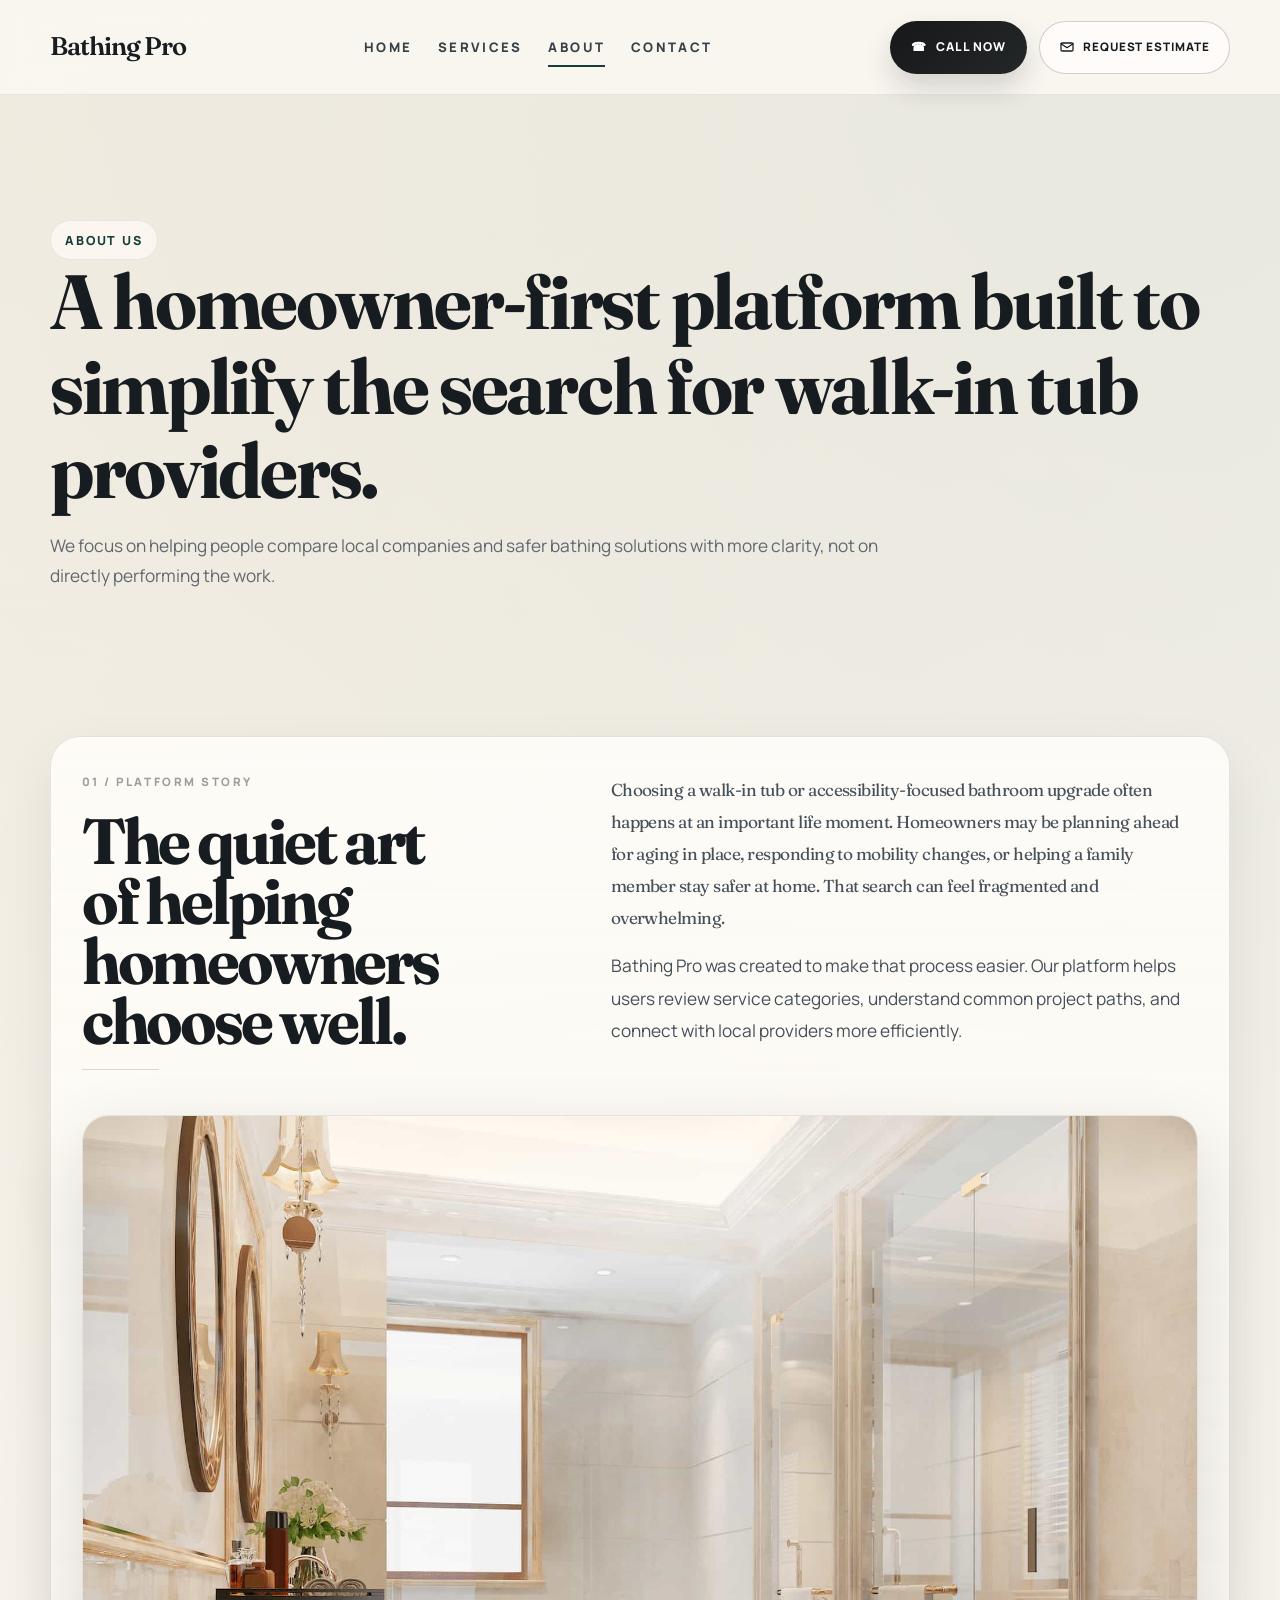
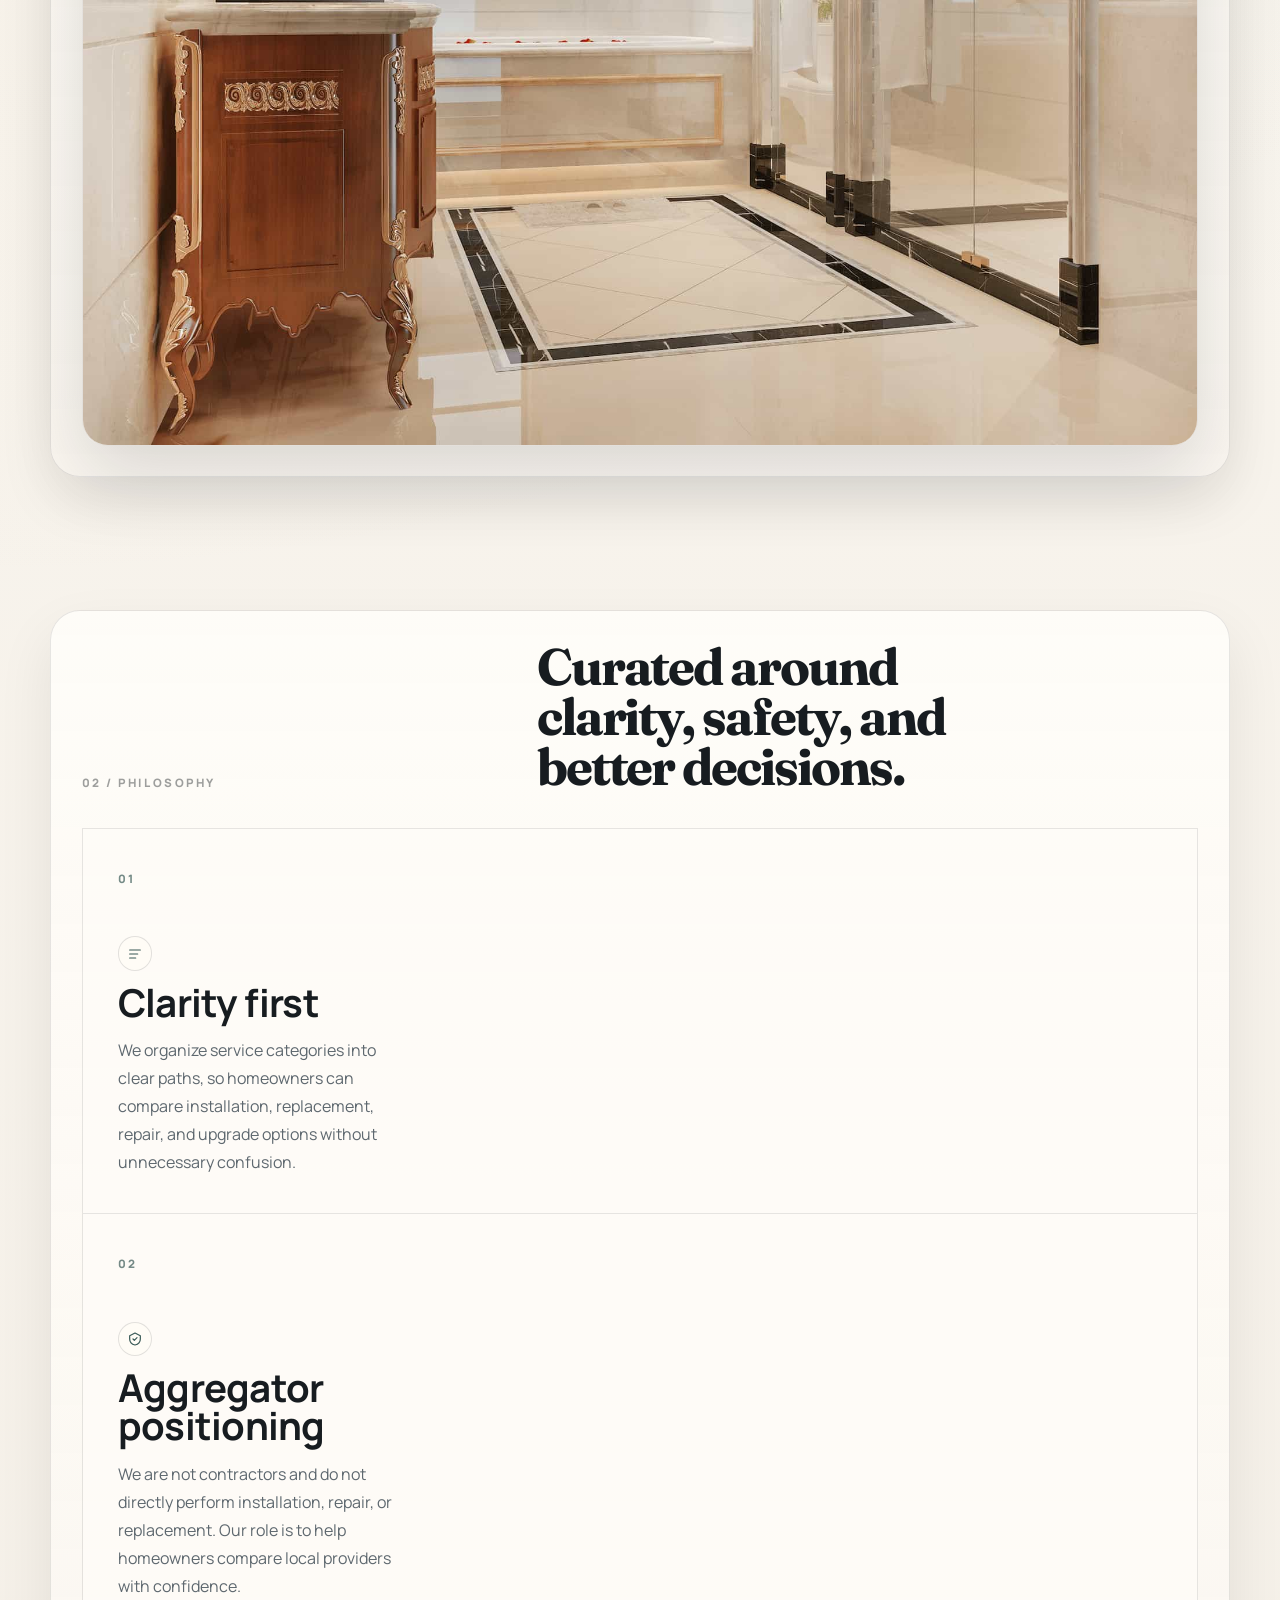
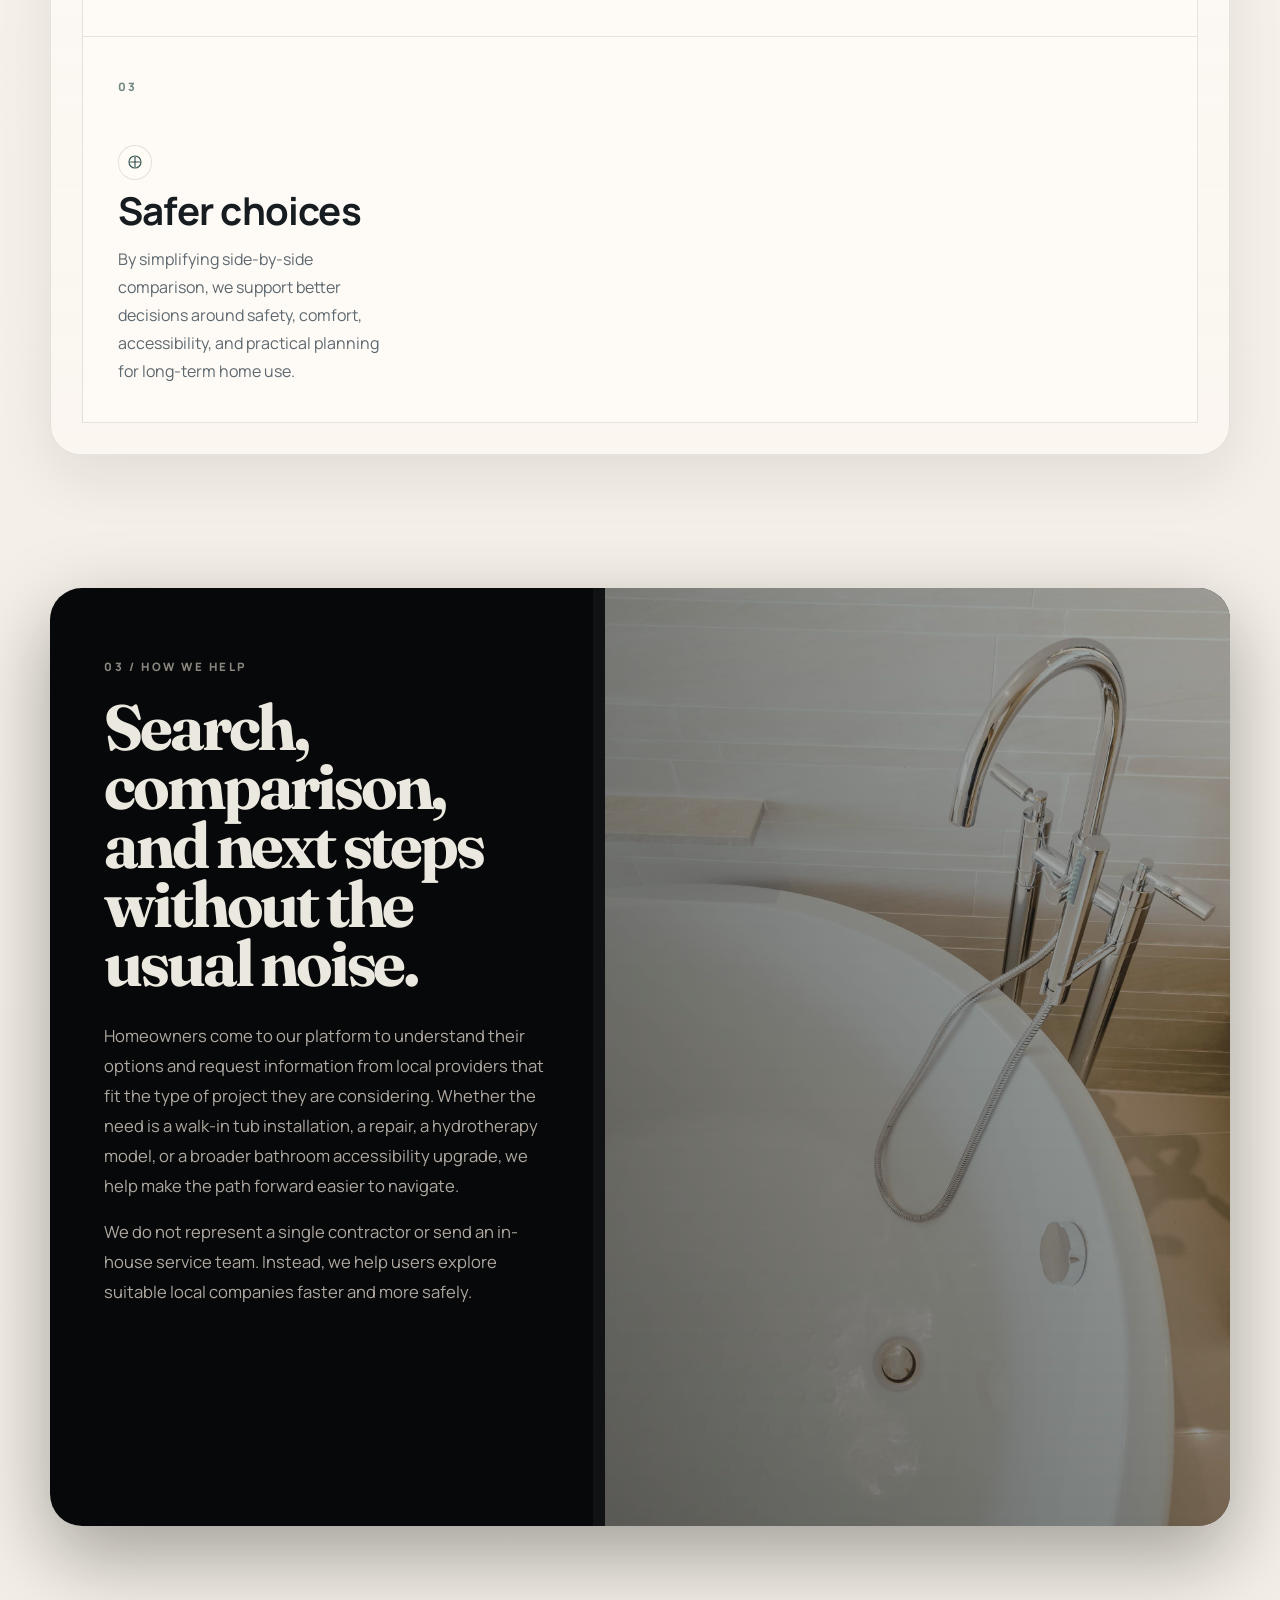
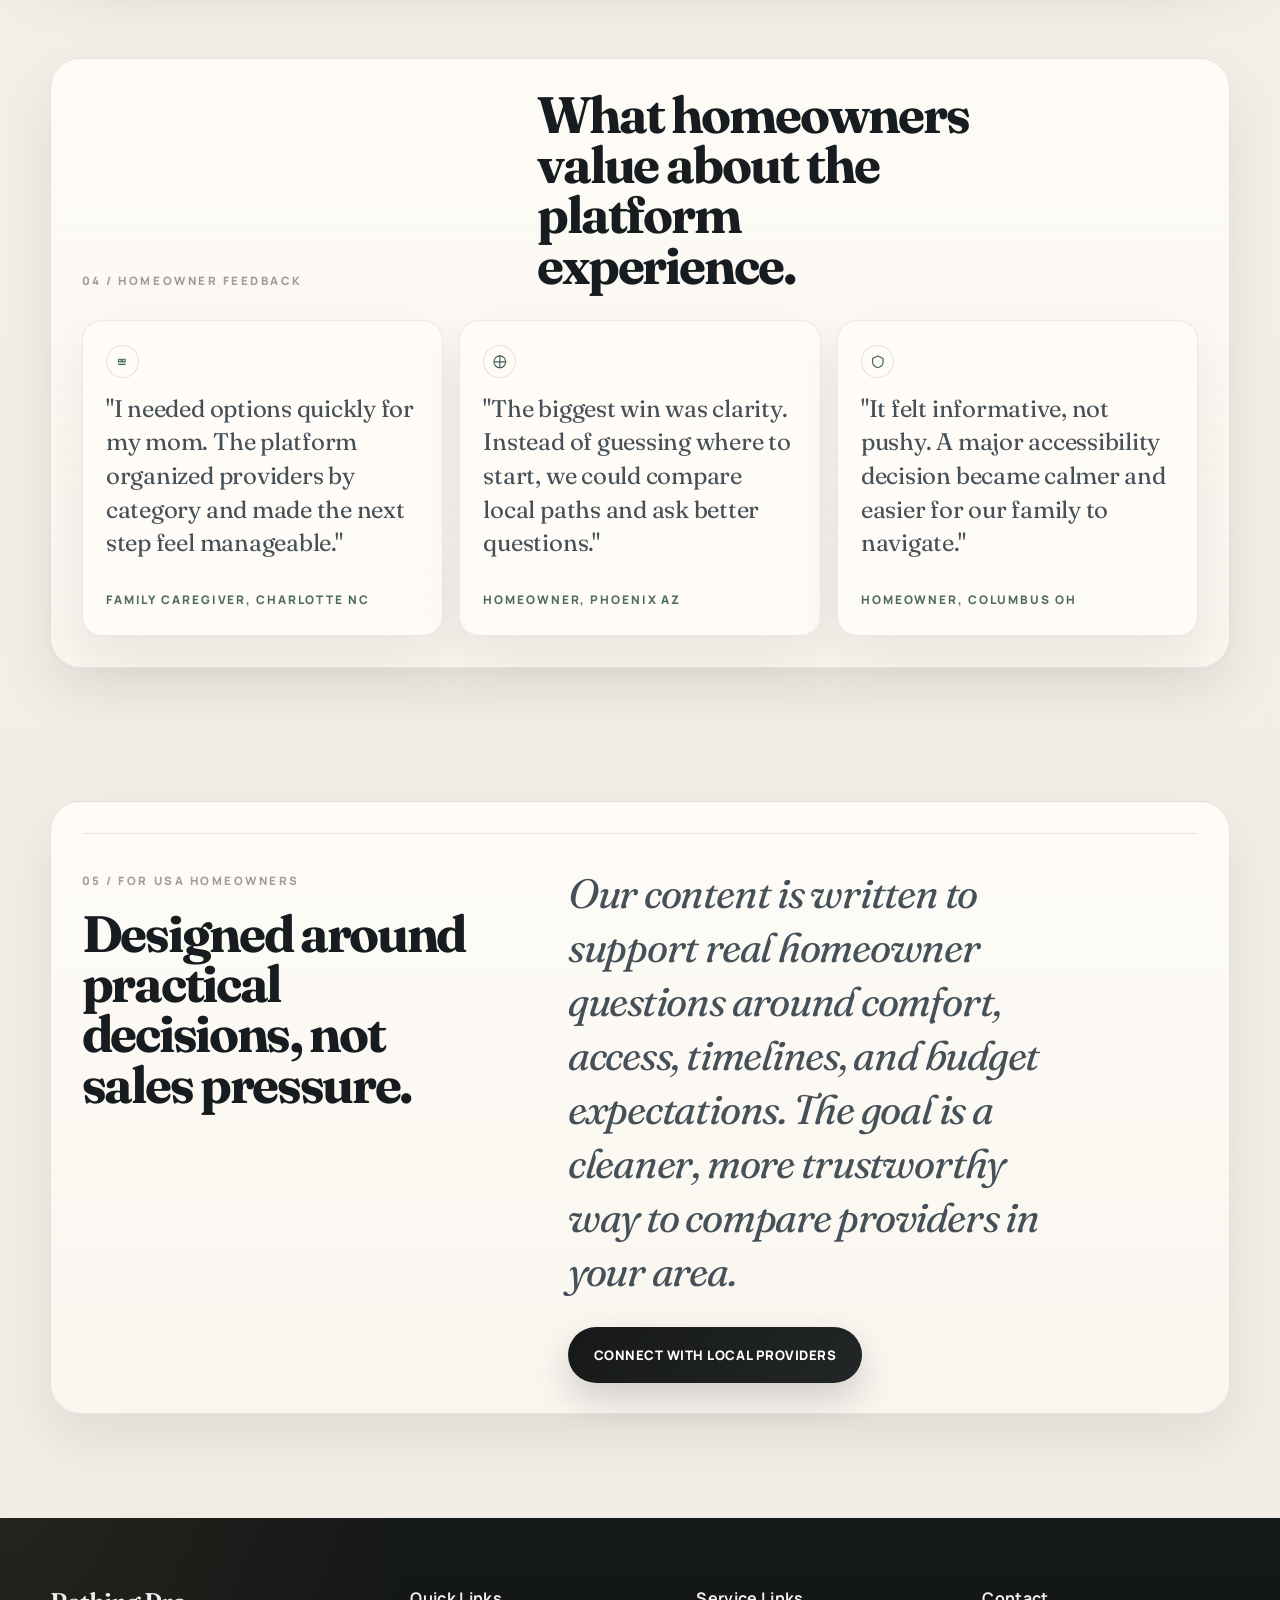
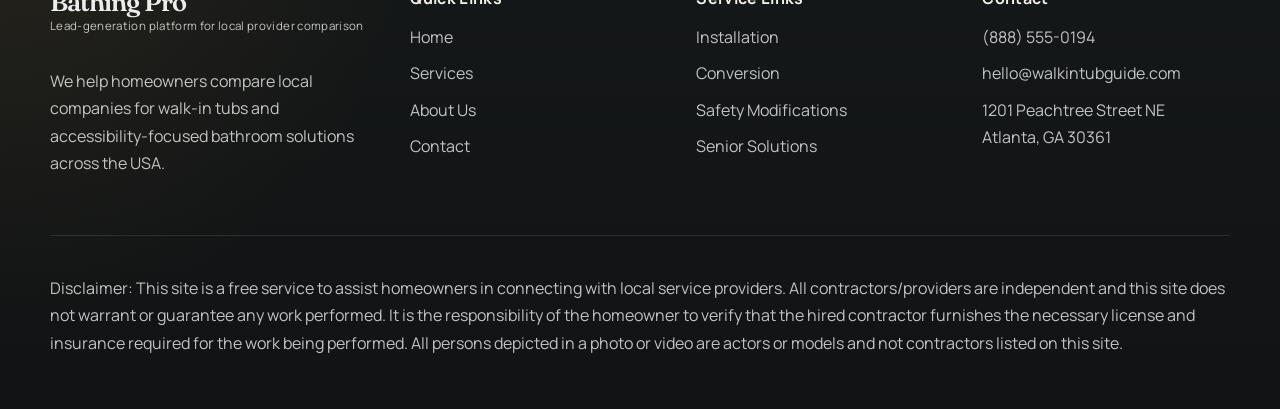
==== commit b334219c: "upd" ====
--- a/about.html
+++ b/about.html
@@ -68,7 +68,7 @@
           </div>
         </div>
         <figure class="about-image-panel">
-          <img src="assets/images/lifestyle-accessibility.svg" alt="Illustrated premium accessible bathroom interior with calm, high-end materials.">
+          <img src="assets/images/about/about-img.jpg" alt="Illustrated premium accessible bathroom interior with calm, high-end materials.">
         </figure>
       </div>
     </section>
@@ -129,7 +129,7 @@
             <p>We do not represent a single contractor or send an in-house service team. Instead, we help users explore suitable local companies faster and more safely.</p>
           </div>
           <figure class="process-image-panel">
-            <img src="assets/images/hero-bathroom.svg" alt="Illustrated refined bathroom scene used as a premium editorial background on the About page.">
+            <img src="assets/images/about/bathtub.jpg" alt="Illustrated refined bathroom scene used as a premium editorial background on the About page.">
           </figure>
         </div>
       </div>
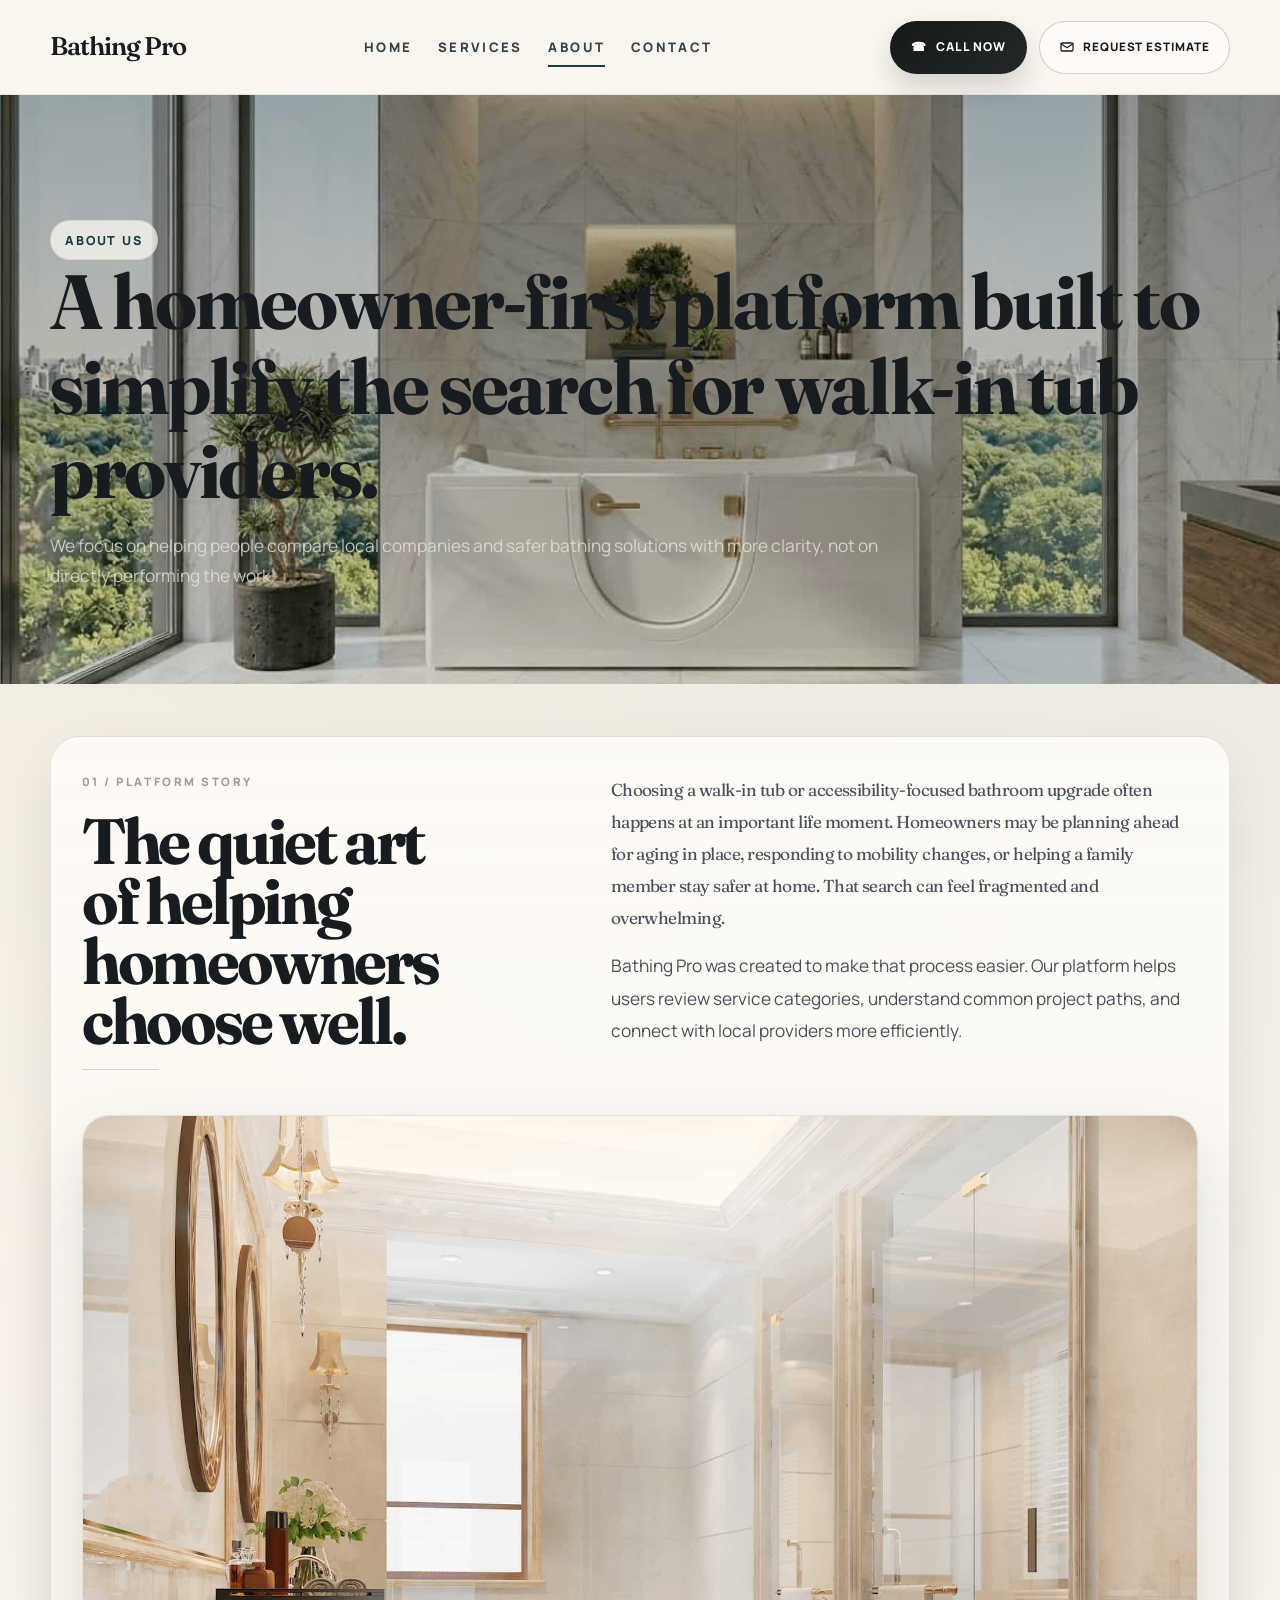
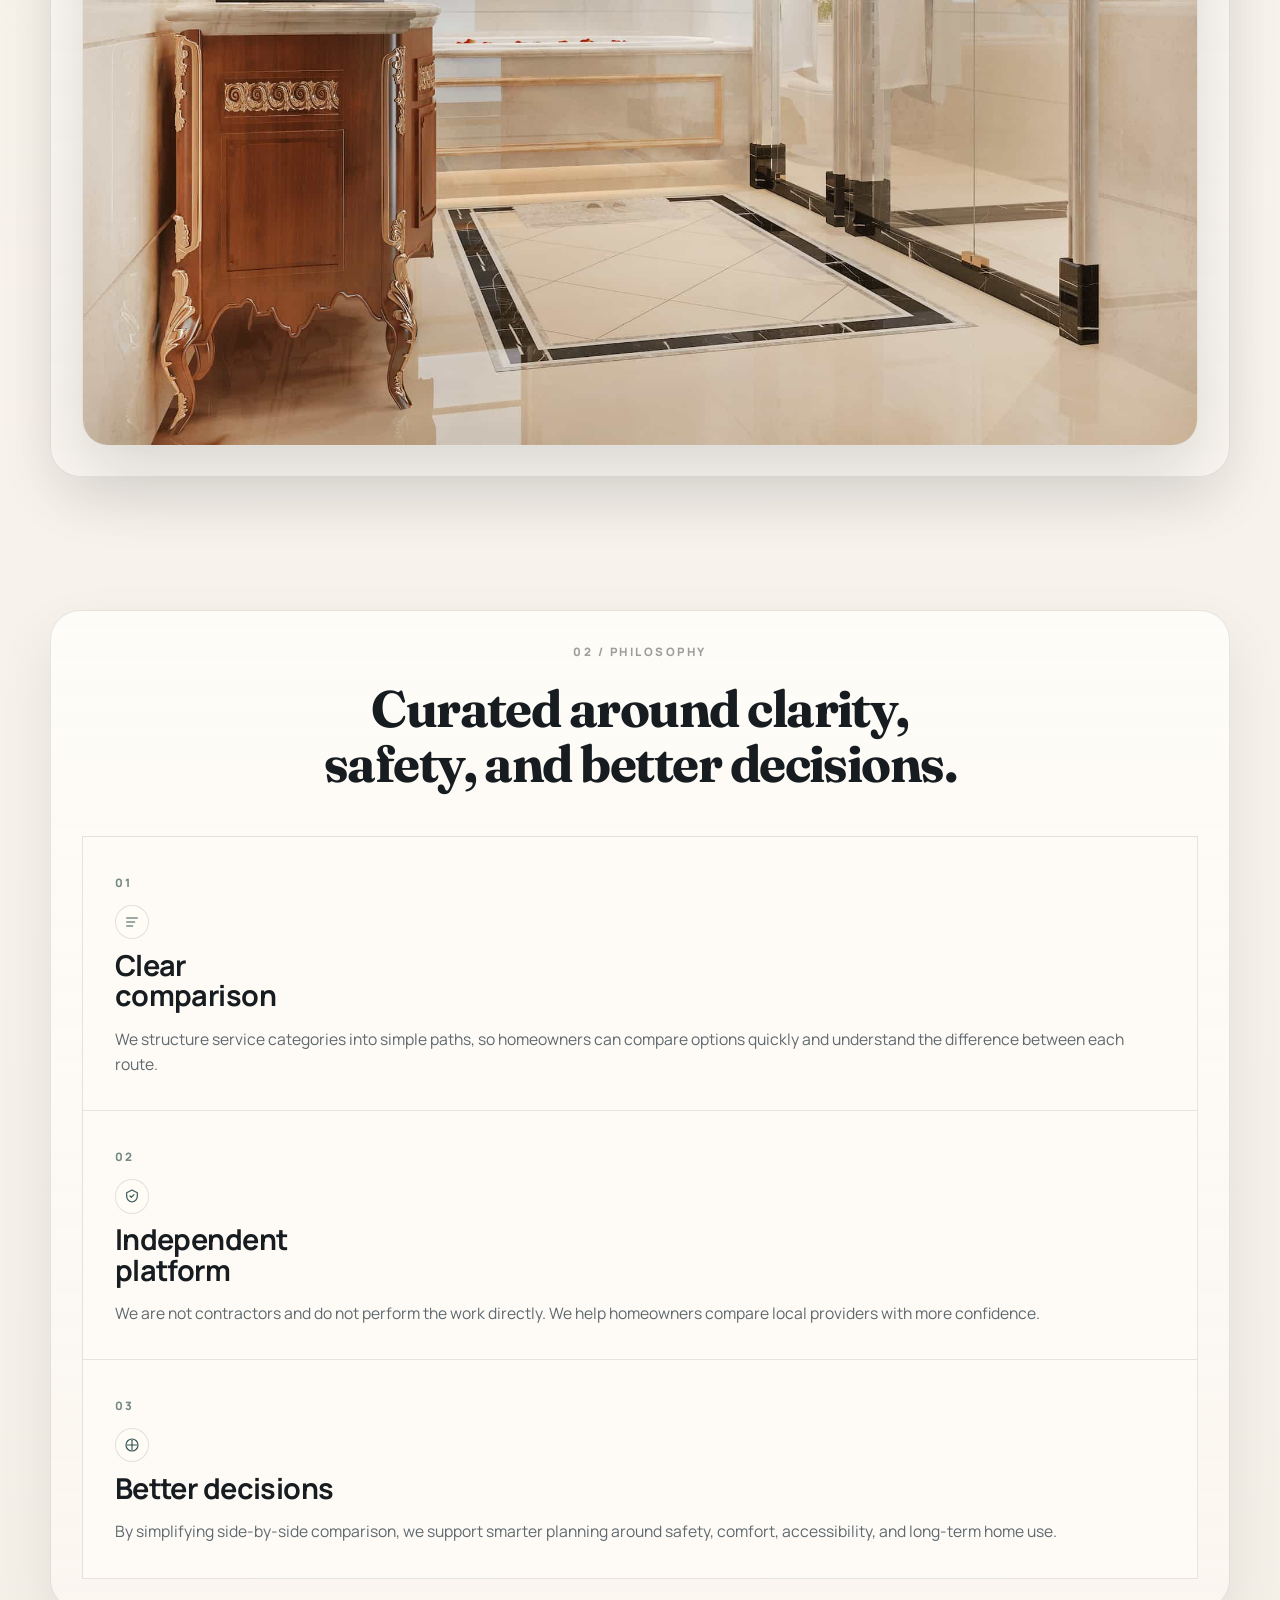
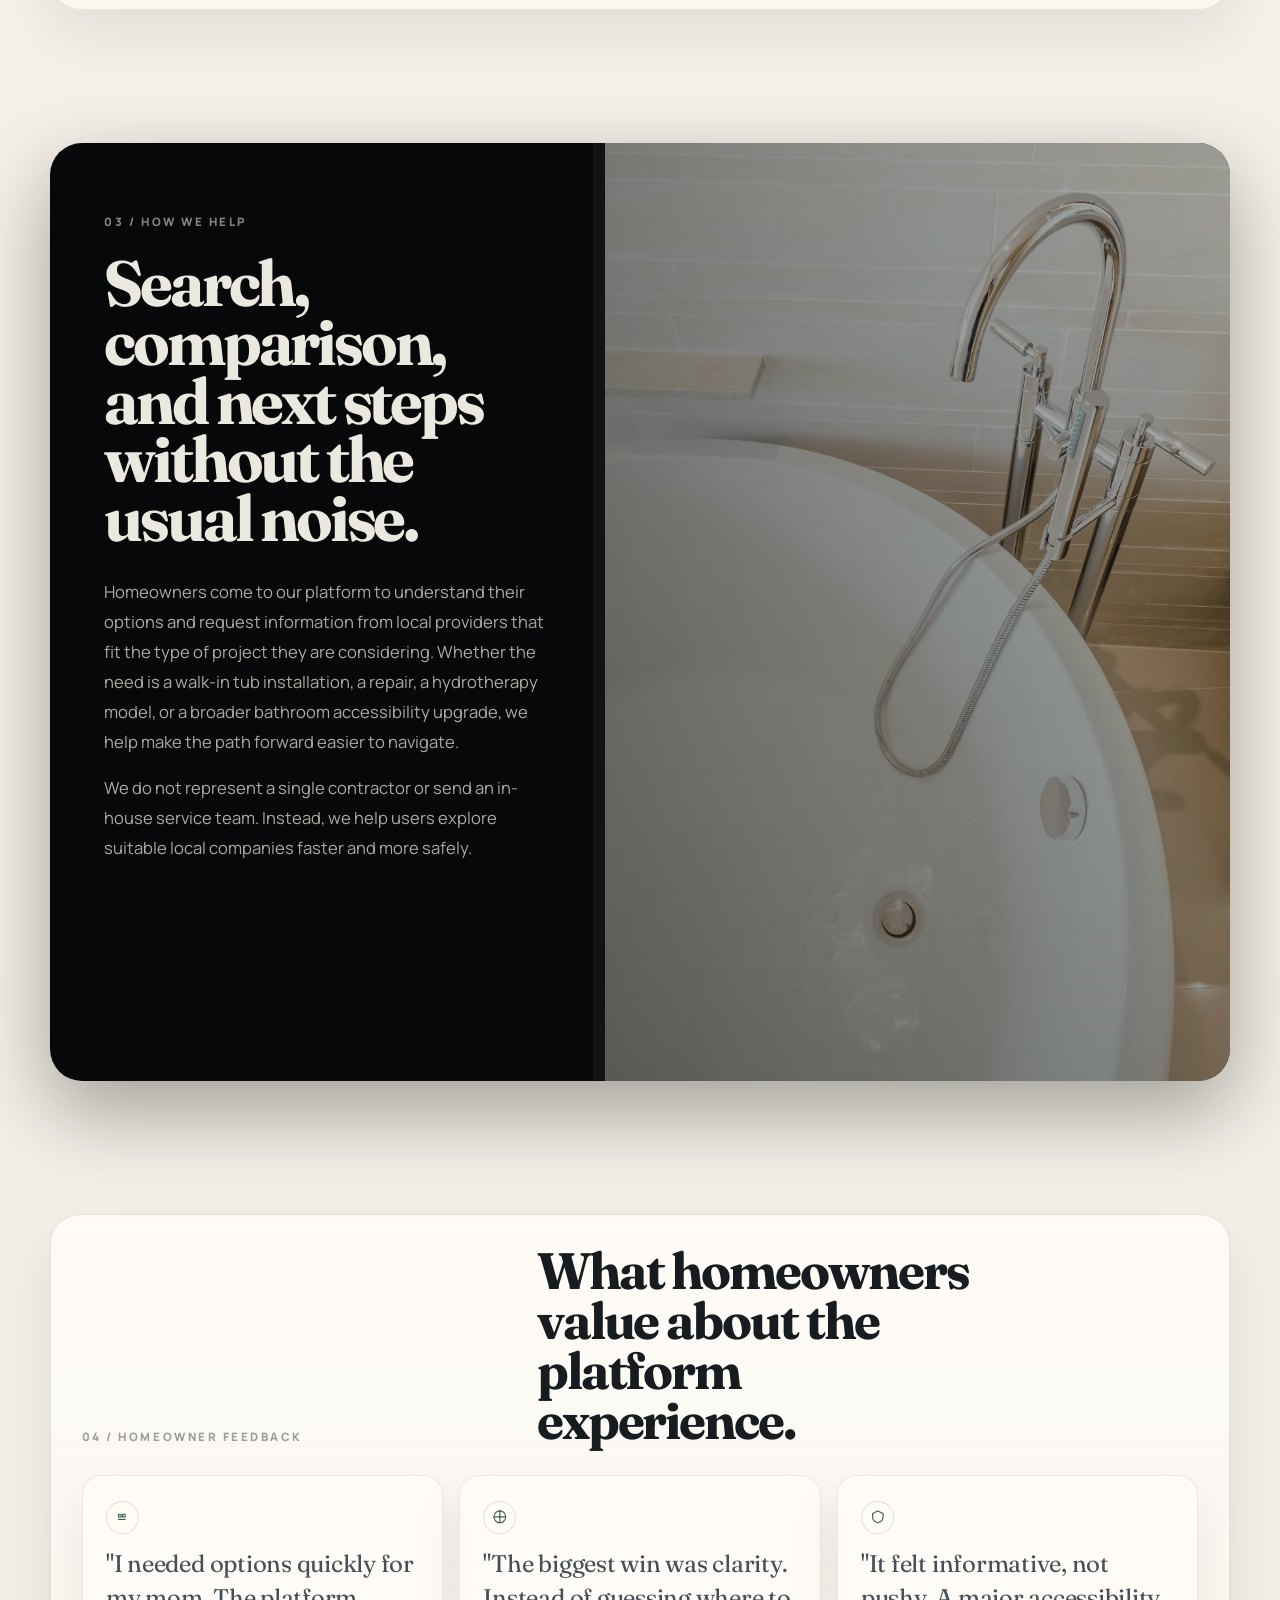
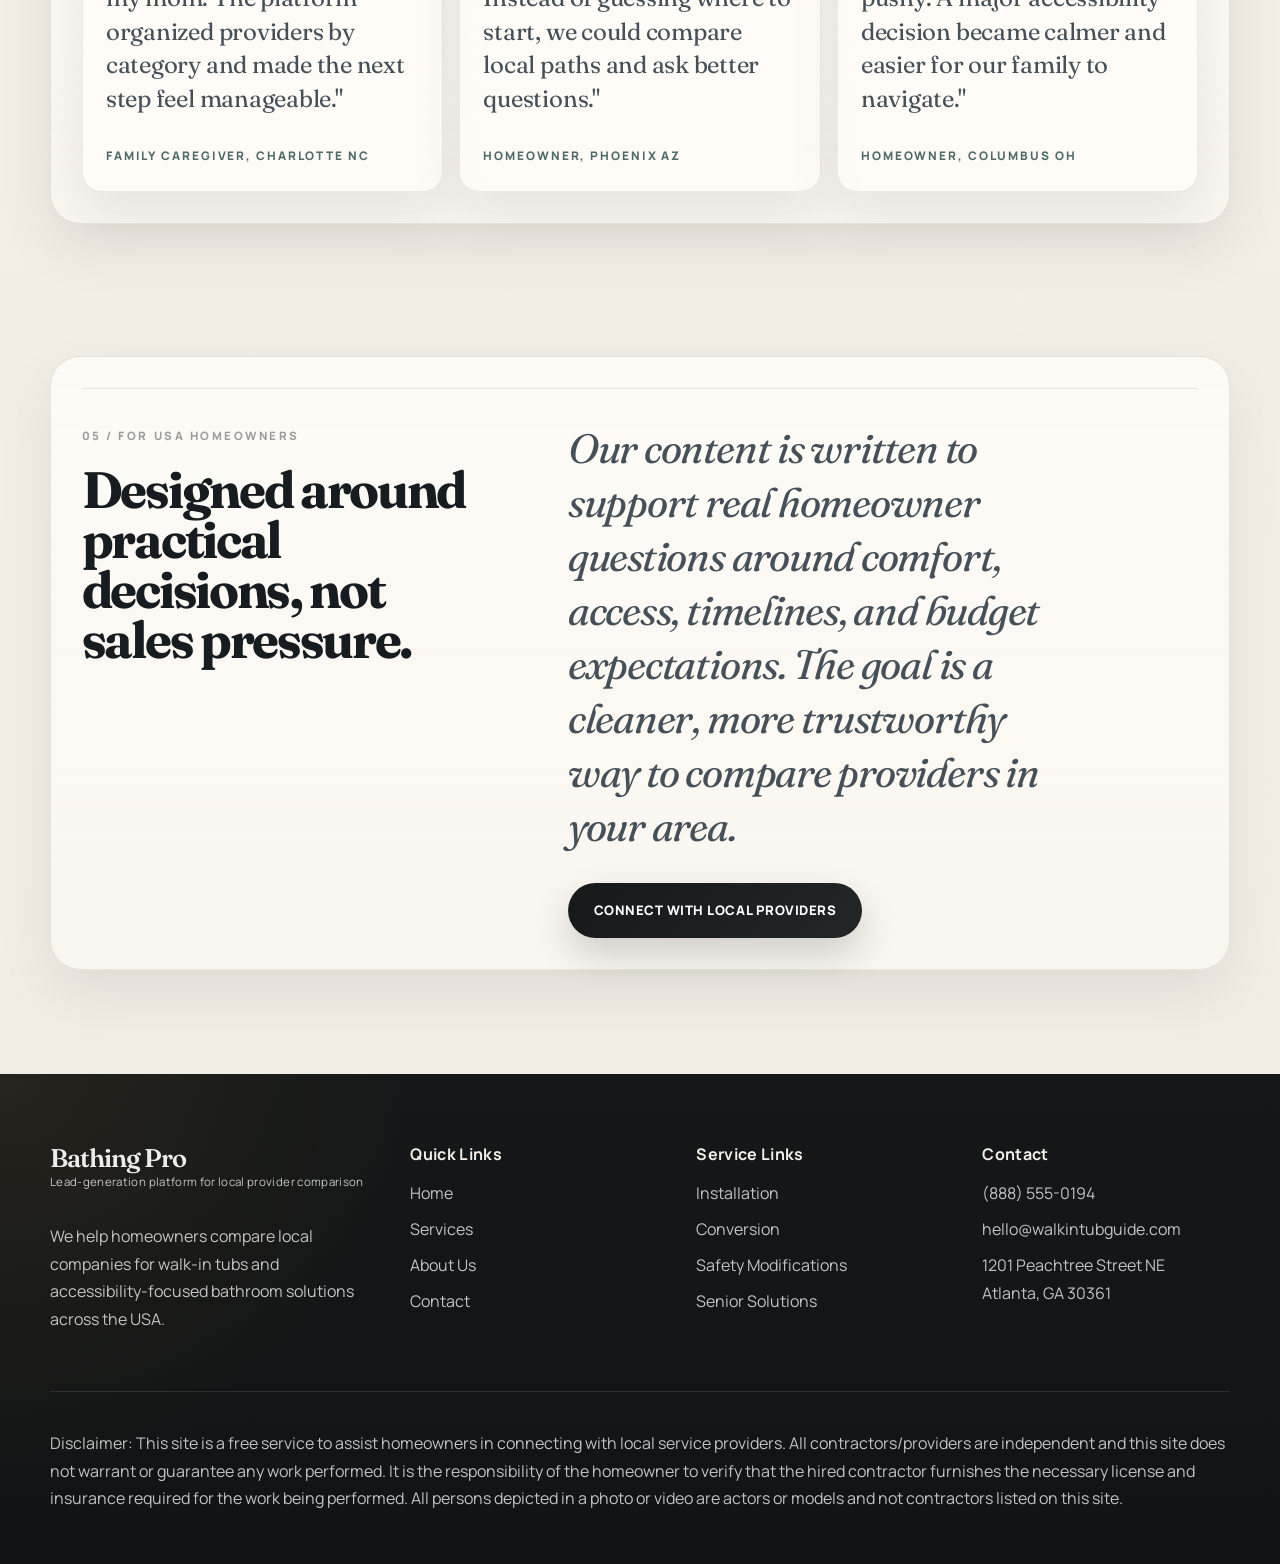
==== commit b12c4871: "upd" ====
--- a/about.html
+++ b/about.html
@@ -89,8 +89,8 @@
                 <path d="M4 18h9" />
               </svg>
             </span>
-            <h3>Clarity first</h3>
-            <p>We organize service categories into clear paths, so homeowners can compare installation, replacement, repair, and upgrade options without unnecessary confusion.</p>
+            <h3>Clear comparison</h3>
+            <p>We structure service categories into simple paths, so homeowners can compare options quickly and understand the difference between each route.</p>
           </article>
           <article class="feature-card philosophy-card">
             <span class="philosophy-index">02</span>
@@ -100,8 +100,8 @@
                 <path d="M9 12l2 2 4-4" />
               </svg>
             </span>
-            <h3>Aggregator positioning</h3>
-            <p>We are not contractors and do not directly perform installation, repair, or replacement. Our role is to help homeowners compare local providers with confidence.</p>
+            <h3>Independent platform</h3>
+            <p>We are not contractors and do not perform the work directly. We help homeowners compare local providers with more confidence.</p>
           </article>
           <article class="feature-card philosophy-card">
             <span class="philosophy-index">03</span>
@@ -112,8 +112,8 @@
                 <circle cx="12" cy="12" r="9" />
               </svg>
             </span>
-            <h3>Safer choices</h3>
-            <p>By simplifying side-by-side comparison, we support better decisions around safety, comfort, accessibility, and practical planning for long-term home use.</p>
+            <h3>Better decisions</h3>
+            <p>By simplifying side-by-side comparison, we support smarter planning around safety, comfort, accessibility, and long-term home use.</p>
           </article>
         </div>
       </div>
--- a/assets/css/style.css
+++ b/assets/css/style.css
@@ -460,7 +460,33 @@
   background: var(--text);
   border-radius: 999px;
 }
-
+.page-hero {
+  position: relative;
+  overflow: hidden;
+
+  padding: 7.8rem 0 4.8rem;
+
+  background-image: url('../images/about/about-hero.jpg');
+  background-size: cover;
+  background-position: center;
+  background-repeat: no-repeat;
+}
+
+.page-hero::before {
+  content: "";
+  position: absolute;
+  inset: 0;
+
+  background: linear-gradient(to bottom,
+      rgba(12, 14, 16, 0.35),
+      rgba(12, 14, 16, 0.15));
+
+  z-index: 0;
+}
+.page-hero>* {
+  position: relative;
+  z-index: 1;
+}
 .page-hero,
 .hero-section {
   position: relative;
@@ -474,6 +500,7 @@
 .page-hero p {
   max-width: 52rem;
   font-size: 1.08rem;
+  color: rgba(235, 230, 220, 0.78);
 }
 
 .section-heading {
--- a/assets/css/about.css
+++ b/assets/css/about.css
@@ -101,30 +101,38 @@
 
 .values-header {
   display: grid;
-  grid-template-columns: 0.78fr 1.22fr;
-  gap: 2rem;
-  align-items: end;
-  margin-bottom: 2.2rem;
+  grid-template-columns: 1fr;
+  gap: 1.2rem;
+
+  justify-items: center;
+  text-align: center;
+
+  margin-bottom: 2.8rem;
 }
 
 .values-header h2 {
-  max-width: 12ch;
-  margin: 0;
+  max-width: 20ch;
+  margin: 0;
+
   font-size: clamp(2.4rem, 4vw, 4rem);
-  line-height: 0.98;
-  letter-spacing: -0.04em;
+  line-height: 1.08;
+  letter-spacing: -0.03em;
+
+  text-wrap: balance;
 }
 
 .editorial-values {
   gap: 0;
   border-top: 1px solid rgba(23, 28, 32, 0.1);
   border-left: 1px solid rgba(23, 28, 32, 0.1);
+  background: rgba(252, 248, 242, 0.58);
 }
 
 .philosophy-card {
   display: grid;
+  grid-template-rows: auto auto auto 1fr;
   align-content: start;
-  gap: 0.8rem;
+  gap: 0.65rem;
   min-height: 100%;
   border-radius: 0;
   border-top: 0;
@@ -133,12 +141,12 @@
   border-bottom: 1px solid rgba(23, 28, 32, 0.1);
   background: rgba(255, 252, 248, 0.74);
   box-shadow: none;
-  padding: 2.5rem 2.2rem 2.3rem;
+  padding: 2.25rem 2rem 2.05rem;
 }
 
 .philosophy-index {
   display: inline-flex;
-  margin-bottom: 2.2rem;
+  margin-bottom: 0.1rem;
   color: rgba(23, 62, 59, 0.6);
   font-size: 0.72rem;
   font-weight: 800;
@@ -147,17 +155,19 @@
 }
 
 .philosophy-card h3 {
-  max-width: 11ch;
-  margin: 0;
-  font-size: clamp(2rem, 3vw, 3rem);
-  line-height: 0.98;
+  max-width: 12ch;
+  margin: 0;
+  font-size: clamp(1.55rem, 2.25vw, 2.2rem);
+  line-height: 1.06;
+  letter-spacing: -0.02em;
 }
 
 .philosophy-card p {
-  margin: 0.15rem 0 0;
-  max-width: 28ch;
+  margin: 0.35rem 0 0;
+  max-width: none;
   color: var(--muted);
-  line-height: 1.75;
+  font-size: 0.98rem;
+  line-height: 1.62;
 }
 
 .philosophy-icon {
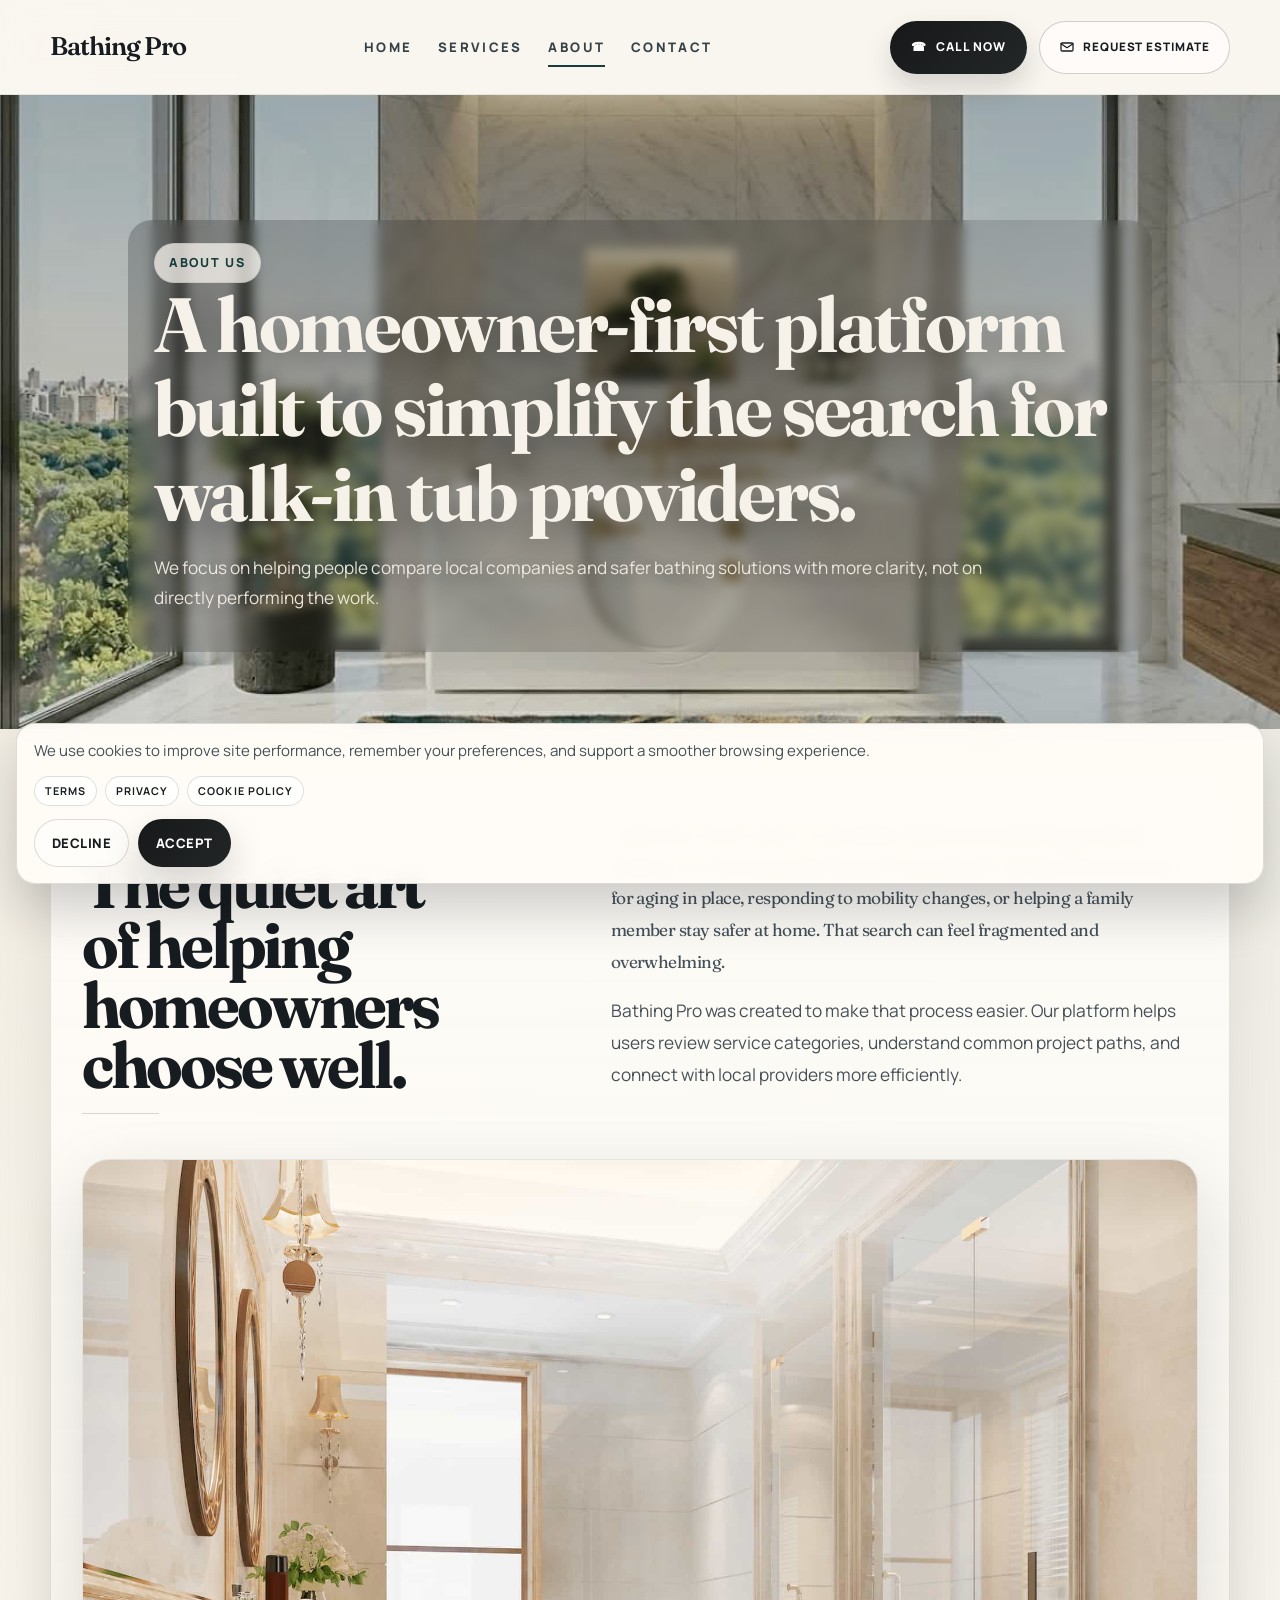
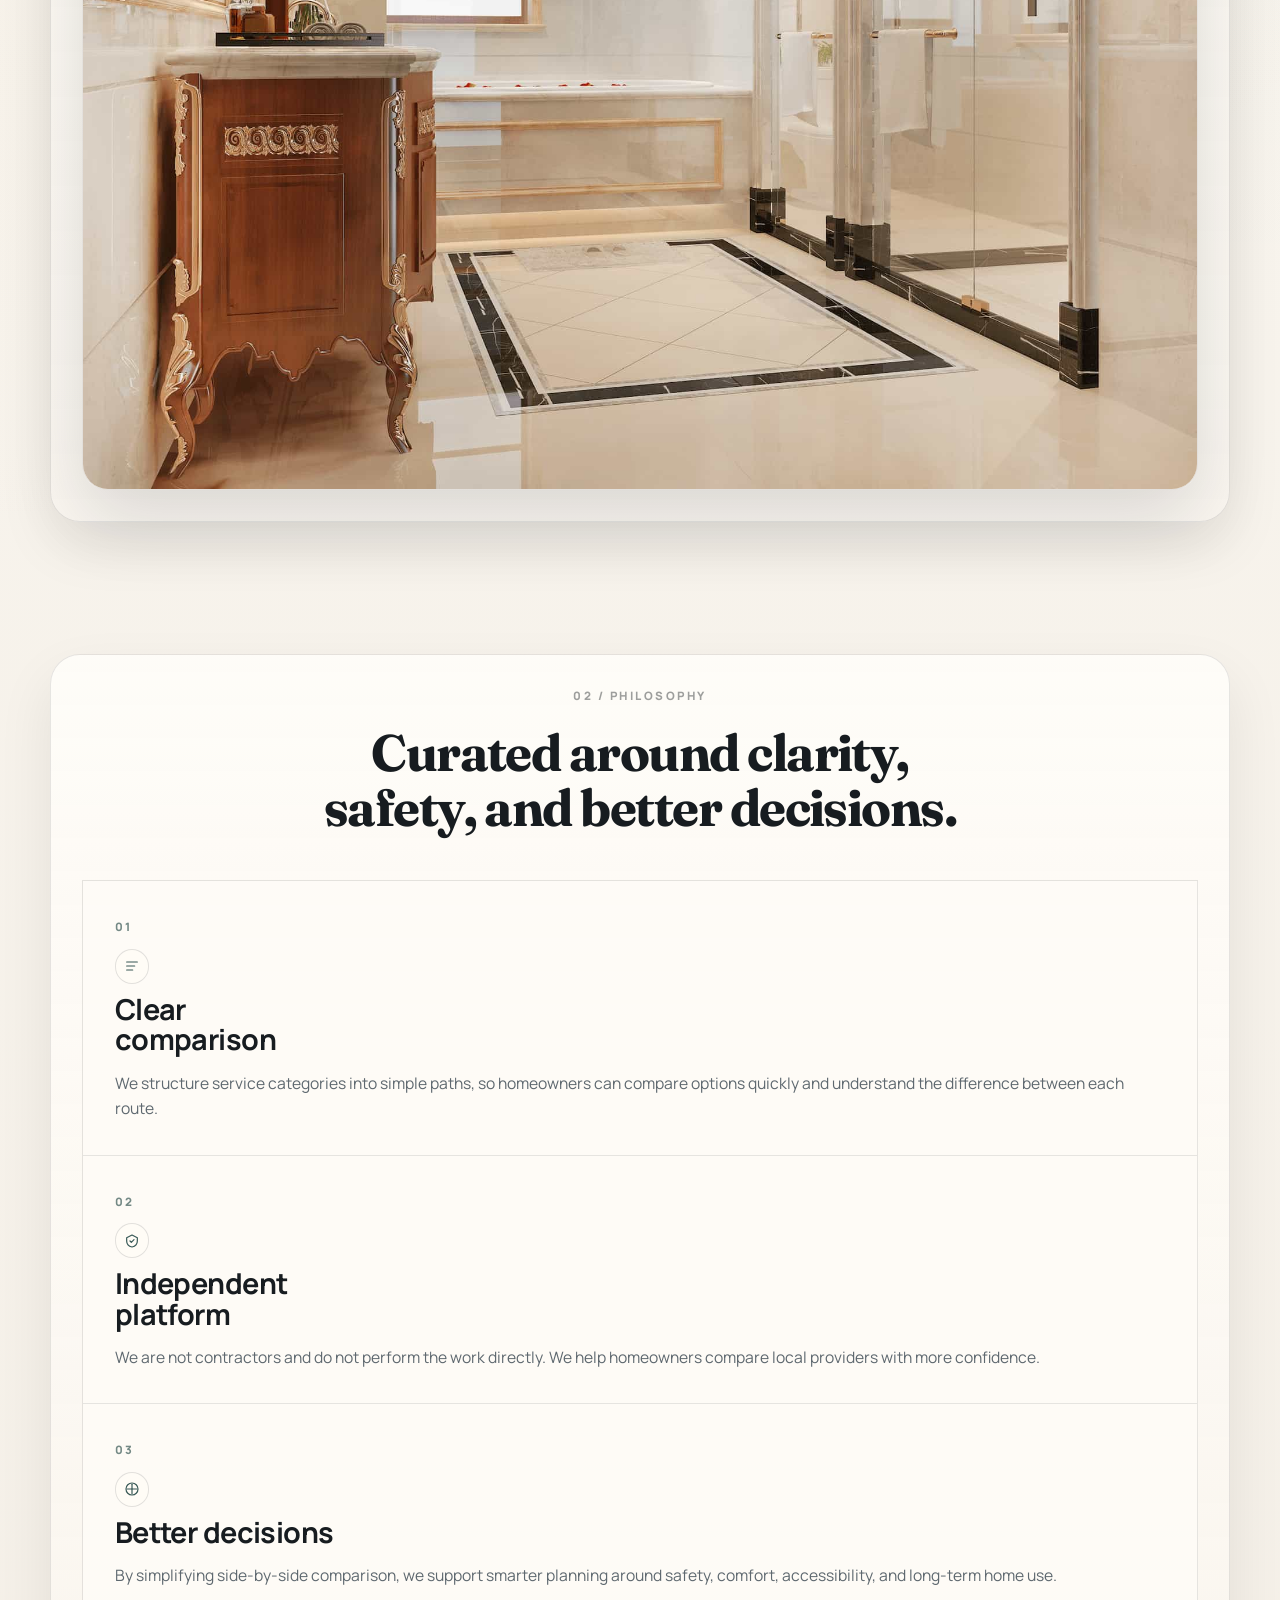
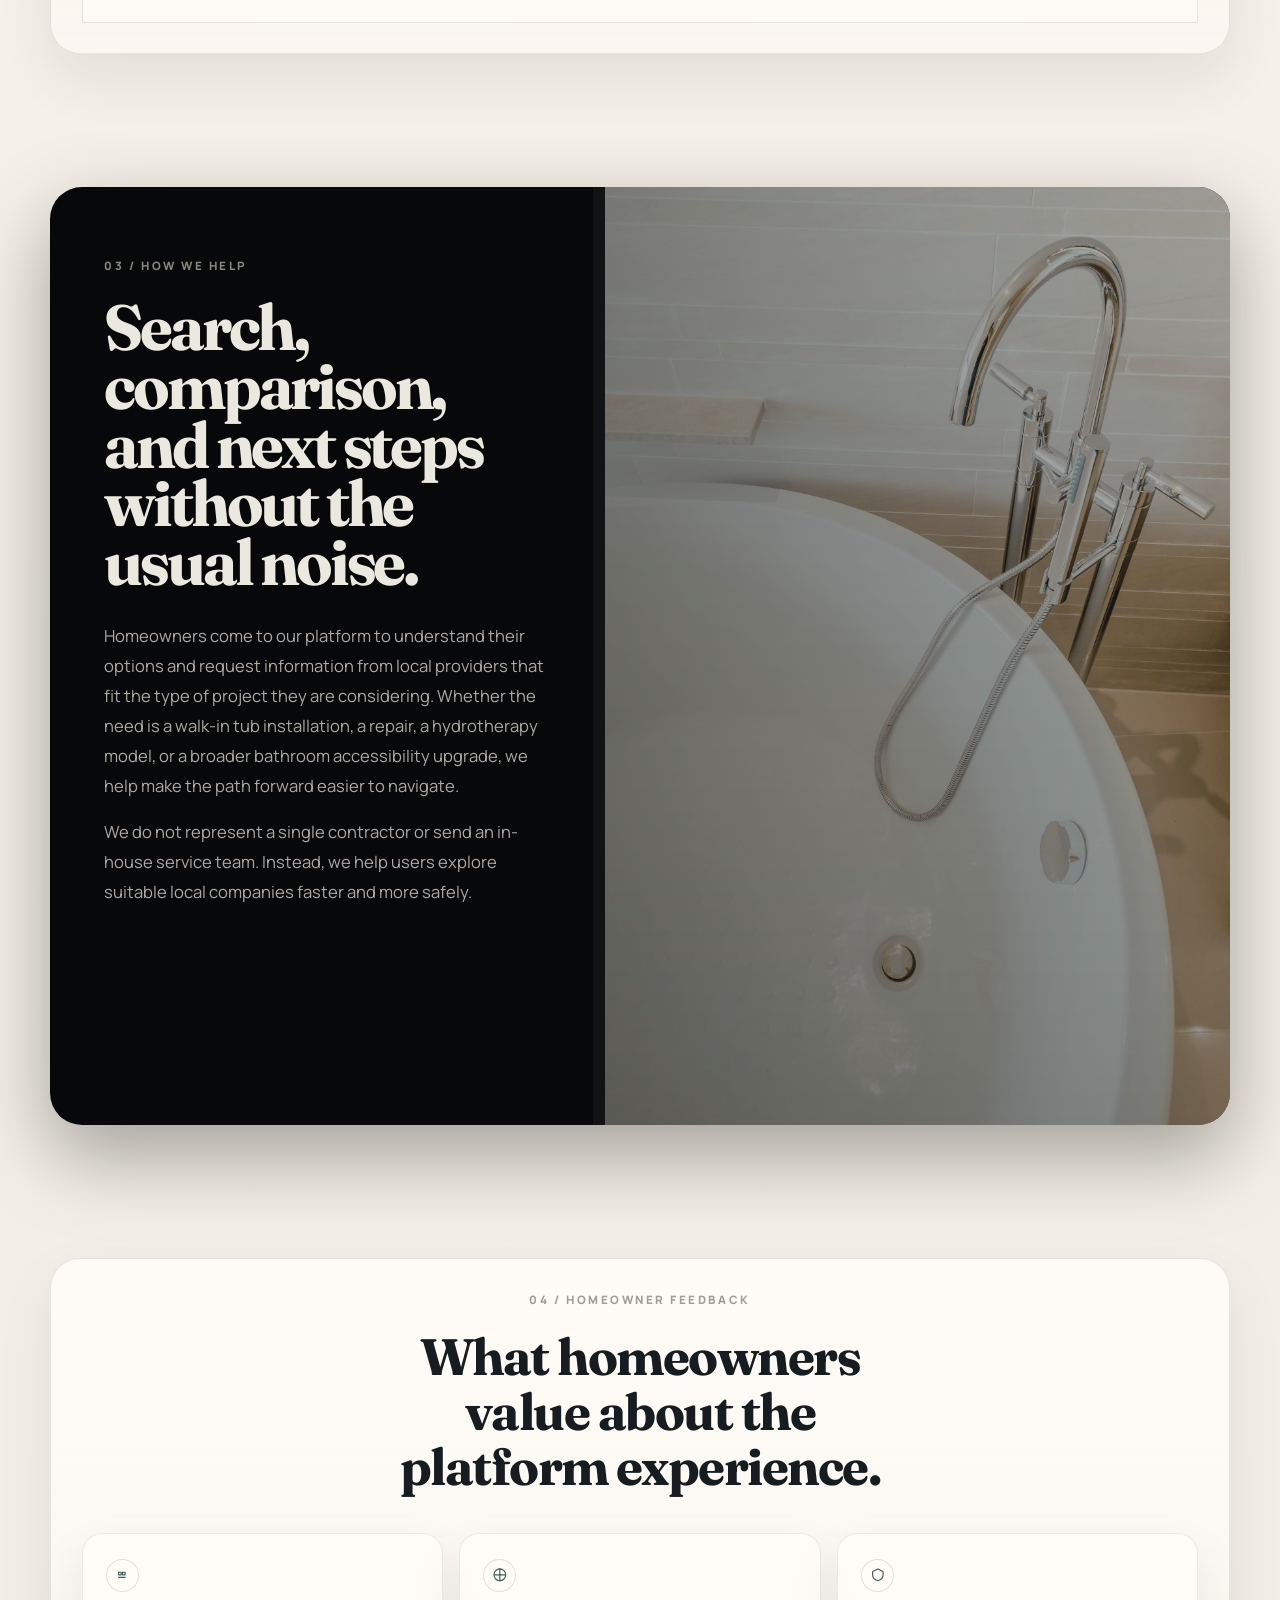
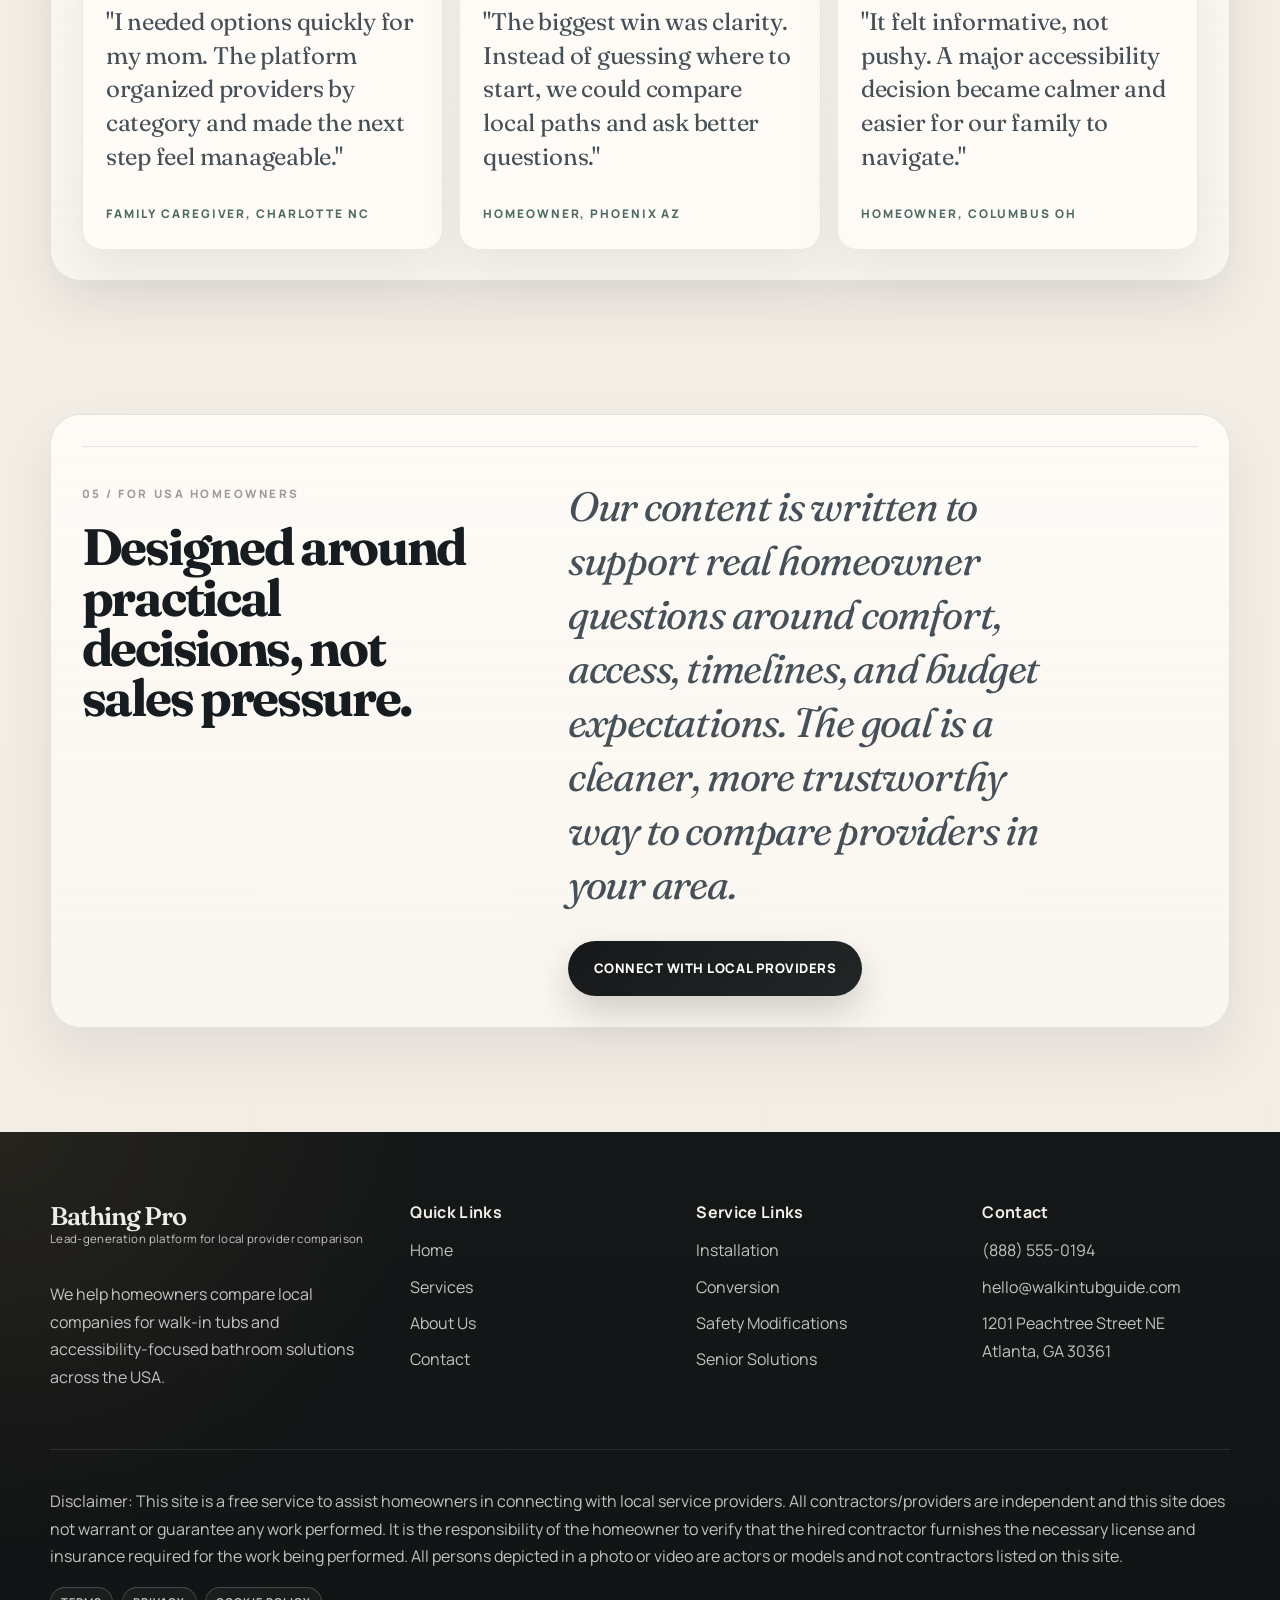
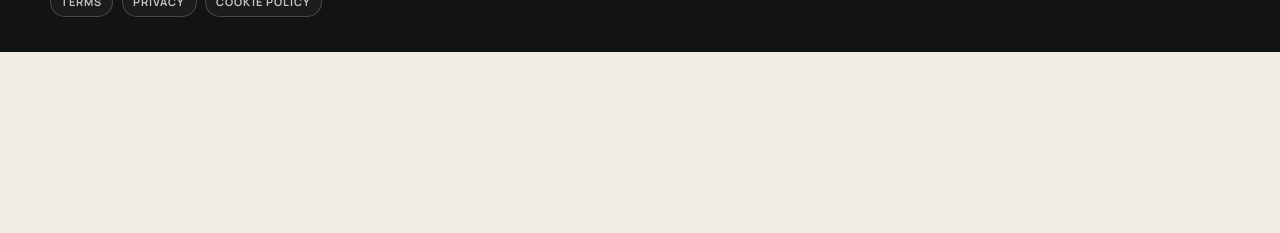
==== commit c8091399: "upd mb menu" ====
--- a/about.html
+++ b/about.html
@@ -37,9 +37,16 @@
           <span>Call Now</span>
         </a>
         <button class="nav-toggle" type="button" aria-expanded="false" aria-controls="site-nav" aria-label="Open menu">
-          <span></span>
-          <span></span>
-          <span></span>
+          <span class="nav-icon nav-icon-open" aria-hidden="true">
+            <svg viewBox="0 0 24 24" role="img" focusable="false">
+              <path d="M4 7h16M4 12h16M4 17h16" />
+            </svg>
+          </span>
+          <span class="nav-icon nav-icon-close" aria-hidden="true">
+            <svg viewBox="0 0 24 24" role="img" focusable="false">
+              <path d="M6 6l12 12M18 6l-12 12" />
+            </svg>
+          </span>
         </button>
       </div>
     </div>
--- a/assets/css/style.css
+++ b/assets/css/style.css
@@ -452,18 +452,42 @@
   padding: 0;
 }
 
-.nav-toggle span {
-  display: block;
-  width: 1.1rem;
-  height: 2px;
-  margin: 0.24rem auto;
-  background: var(--text);
-  border-radius: 999px;
+.nav-icon {
+  display: grid;
+  place-items: center;
+  width: 1.25rem;
+  height: 1.25rem;
+  margin: 0 auto;
+}
+
+.nav-icon svg {
+  width: 1.25rem;
+  height: 1.25rem;
+  fill: none;
+  stroke: var(--text);
+  stroke-width: 2.1;
+  stroke-linecap: round;
+  stroke-linejoin: round;
+}
+
+.nav-icon-close {
+  display: none;
+}
+
+.nav-toggle[aria-expanded="true"] .nav-icon-open {
+  display: none;
+}
+
+.nav-toggle[aria-expanded="true"] .nav-icon-close {
+  display: grid;
+}
+
+.nav-menu-extra {
+  display: none;
 }
 .page-hero {
   position: relative;
   overflow: hidden;
-
   padding: 7.8rem 0 4.8rem;
 
   background-image: url('../images/about/about-hero.jpg');
@@ -476,31 +500,41 @@
   content: "";
   position: absolute;
   inset: 0;
-
   background: linear-gradient(to bottom,
-      rgba(12, 14, 16, 0.35),
-      rgba(12, 14, 16, 0.15));
-
+      rgba(12, 14, 16, 0.32),
+      rgba(12, 14, 16, 0.12));
   z-index: 0;
 }
+
 .page-hero>* {
   position: relative;
   z-index: 1;
 }
-.page-hero,
-.hero-section {
+
+.page-hero .container {
   position: relative;
-  overflow: hidden;
-}
-
-.page-hero {
-  padding: 7.8rem 0 4.8rem;
+  z-index: 1;
+  max-width: 64rem;
+  padding: 1.4rem 1.6rem;
+  border-radius: 24px;
+  background: linear-gradient(135deg,
+      rgba(20, 22, 24, 0.24),
+      rgba(20, 22, 24, 0.08));
+  backdrop-filter: blur(6px);
+  -webkit-backdrop-filter: blur(6px);
+}
+
+.page-hero h1 {
+  color: #f7f2e9;
+  text-shadow: 0 10px 30px rgba(0, 0, 0, 0.28);
 }
 
 .page-hero p {
   max-width: 52rem;
   font-size: 1.08rem;
-  color: rgba(235, 230, 220, 0.78);
+  line-height: 1.7;
+  color: rgba(245, 239, 230, 0.92);
+  text-shadow: 0 4px 18px rgba(0, 0, 0, 0.22);
 }
 
 .section-heading {
@@ -708,6 +742,89 @@
   border-top: 1px solid rgba(255, 255, 255, 0.1);
 }
 
+.legal-links {
+  display: flex;
+  flex-wrap: wrap;
+  gap: 0.55rem;
+  margin-top: 0.95rem;
+}
+
+.legal-links a {
+  display: inline-flex;
+  align-items: center;
+  min-height: 1.9rem;
+  padding: 0.2rem 0.62rem;
+  border: 1px solid rgba(255, 255, 255, 0.2);
+  border-radius: 999px;
+  background: rgba(255, 255, 255, 0.04);
+  font-size: 0.68rem;
+  font-weight: 700;
+  letter-spacing: 0.1em;
+  text-transform: uppercase;
+}
+
+.cookie-consent {
+  position: fixed;
+  left: 1rem;
+  right: 1rem;
+  bottom: 1rem;
+  z-index: 120;
+  border-radius: 1.2rem;
+  border: 1px solid rgba(23, 28, 32, 0.14);
+  background: rgba(255, 252, 247, 0.96);
+  box-shadow: 0 26px 52px rgba(14, 20, 24, 0.2);
+  backdrop-filter: blur(10px);
+}
+
+.cookie-consent-content {
+  display: grid;
+  gap: 0.82rem;
+  padding: 1rem 1.05rem;
+}
+
+.cookie-consent-content p {
+  margin: 0;
+  color: var(--muted-strong);
+  font-size: 0.94rem;
+  line-height: 1.5;
+}
+
+.cookie-consent-links {
+  display: flex;
+  flex-wrap: wrap;
+  gap: 0.5rem;
+}
+
+.cookie-consent-links a {
+  display: inline-flex;
+  align-items: center;
+  min-height: 1.9rem;
+  padding: 0.26rem 0.62rem;
+  border-radius: 999px;
+  border: 1px solid rgba(23, 28, 32, 0.14);
+  background: rgba(255, 255, 255, 0.8);
+  color: var(--text);
+  font-size: 0.67rem;
+  font-weight: 700;
+  letter-spacing: 0.1em;
+  text-transform: uppercase;
+}
+
+.cookie-consent-actions {
+  display: flex;
+  flex-wrap: wrap;
+  gap: 0.55rem;
+}
+
+.cookie-consent-actions .btn {
+  min-height: 2.85rem;
+  padding: 0.72rem 1.05rem;
+}
+
+body.cookie-banner-visible {
+  padding-bottom: calc(var(--cookie-banner-height, 0px) + 1.25rem);
+}
+
 .faq-list {
   display: grid;
   gap: 1.05rem;
@@ -789,23 +906,30 @@
     overflow: hidden;
   }
 
+  .header-actions {
+    position: relative;
+    z-index: 75;
+  }
+
   .site-nav {
-    position: absolute;
-    top: calc(100% + 0.75rem);
-    left: 1rem;
-    right: 1rem;
+    position: fixed;
+    inset: 0;
     display: flex;
     flex-direction: column;
-    align-items: stretch;
-    gap: 0;
-    padding: 1rem 1.1rem;
-    border-radius: 1.25rem;
-    background: rgba(255, 252, 248, 0.98);
-    border: 1px solid rgba(23, 28, 32, 0.08);
-    box-shadow: var(--shadow-strong);
+    align-items: flex-start;
+    justify-content: flex-start;
+    gap: 0.2rem;
+    padding: calc(7rem + env(safe-area-inset-top, 0px)) 1.35rem calc(1.8rem + env(safe-area-inset-bottom, 0px));
+    min-height: 100vh;
+    height: 100svh;
+    background: rgba(248, 243, 235, 0.99);
+    border: 0;
+    box-shadow: none;
     opacity: 0;
     pointer-events: none;
-    transform: translateY(-8px);
+    transform: translateY(-100%);
+    z-index: 60;
+    overflow-y: auto;
   }
 
   .site-nav.is-open {
@@ -814,8 +938,66 @@
     transform: translateY(0);
   }
 
+  .nav-toggle {
+    position: relative;
+    z-index: 76;
+  }
+
+  body.menu-open .mobile-phone,
+  body.menu-open .mobile-email {
+    opacity: 0;
+    pointer-events: none;
+  }
+
   .site-nav a {
-    padding: 0.95rem 0;
+    width: 100%;
+    padding: 1rem 0;
+    border-bottom: 1px solid rgba(23, 28, 32, 0.1);
+    font-size: 1rem;
+    letter-spacing: 0.09em;
+  }
+
+  .site-nav a::after {
+    display: none;
+  }
+
+  .nav-menu-extra {
+    display: grid;
+    gap: 0.45rem;
+    margin-top: 1.2rem;
+    padding-top: 1rem;
+    width: 100%;
+    border-top: 1px solid rgba(23, 28, 32, 0.14);
+  }
+
+  .nav-menu-extra p {
+    margin: 0;
+    color: rgba(23, 62, 59, 0.78);
+    font-size: 0.7rem;
+    font-weight: 800;
+    letter-spacing: 0.14em;
+    text-transform: uppercase;
+  }
+
+  .nav-menu-extra a,
+  .nav-menu-extra span {
+    color: var(--muted-strong);
+    font-size: 0.95rem;
+    line-height: 1.45;
+  }
+
+  .nav-menu-extra a {
+    width: auto;
+    padding: 0;
+    border: 0;
+    font-size: 0.96rem;
+    font-weight: 600;
+    letter-spacing: 0;
+    text-transform: none;
+  }
+
+  .nav-menu-extra span {
+    font-size: 0.9rem;
   }
 
   .desktop-phone {
@@ -877,6 +1059,41 @@
   .split-panel,
   .footer-grid {
     grid-template-columns: 1fr;
+  }
+
+  .cookie-consent {
+    left: 0.75rem;
+    right: 0.75rem;
+    bottom: 0.75rem;
+  }
+
+  .swipe-track {
+    display: grid !important;
+    grid-auto-flow: column;
+    grid-auto-columns: min(84%, 22rem);
+    gap: 0.85rem;
+    overflow-x: auto;
+    scroll-snap-type: x mandatory;
+    scroll-padding-inline: 0.2rem;
+    -webkit-overflow-scrolling: touch;
+    padding: 0.15rem 0.05rem 0.35rem;
+  }
+
+  .swipe-track > * {
+    width: 100%;
+    scroll-snap-align: start;
+  }
+
+  .service-grid.swipe-track {
+    grid-auto-columns: min(88%, 24.5rem);
+  }
+
+  .swipe-track {
+    scrollbar-width: none;
+  }
+
+  .swipe-track::-webkit-scrollbar {
+    display: none;
   }
 }
 
--- a/assets/css/about.css
+++ b/assets/css/about.css
@@ -271,18 +271,24 @@
 
 .testimonials-header {
   display: grid;
-  grid-template-columns: 0.78fr 1.22fr;
-  gap: 2rem;
-  align-items: end;
-  margin-bottom: 1.8rem;
+  grid-template-columns: 1fr;
+  gap: 1.2rem;
+
+  justify-items: center;
+  text-align: center;
+
+  margin-bottom: 2.4rem;
 }
 
 .testimonials-header h2 {
   margin: 0;
-  max-width: 13ch;
+  max-width: 20ch;
+
   font-size: clamp(2.3rem, 4vw, 3.8rem);
-  line-height: 0.98;
-  letter-spacing: -0.04em;
+  line-height: 1.08;
+  letter-spacing: -0.03em;
+
+  text-wrap: balance;
 }
 
 .testimonials-grid {
@@ -427,6 +433,22 @@
     gap: 1.6rem;
   }
 
+  .editorial-values.swipe-track {
+    border: 0;
+    background: transparent;
+  }
+
+  .editorial-values.swipe-track .philosophy-card {
+    border: 1px solid rgba(23, 28, 32, 0.1);
+    border-radius: 20px;
+    background: rgba(255, 252, 247, 0.9);
+    box-shadow: 0 14px 28px rgba(20, 25, 29, 0.09);
+  }
+
+  .testimonials-grid.swipe-track .testimonial-card {
+    min-height: 100%;
+  }
+
   .process-copy {
     padding: 2rem 1.4rem;
   }
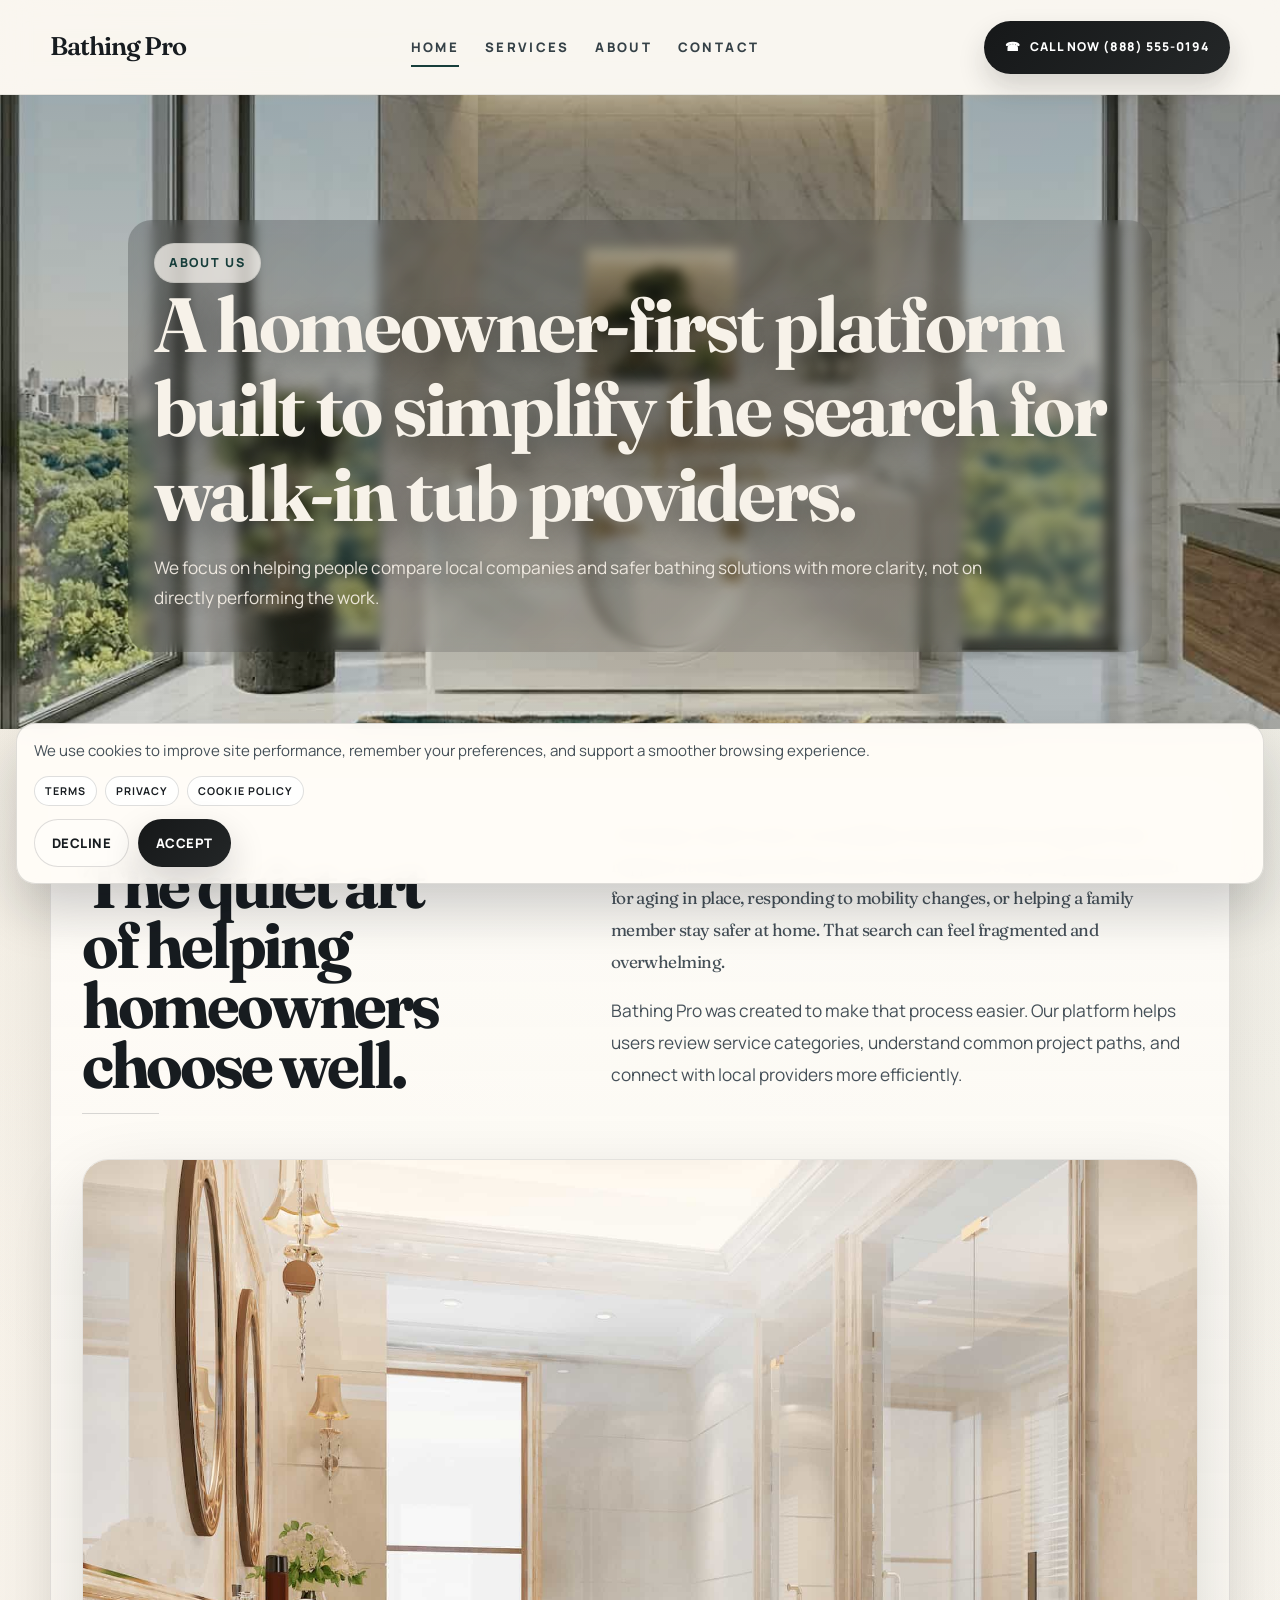
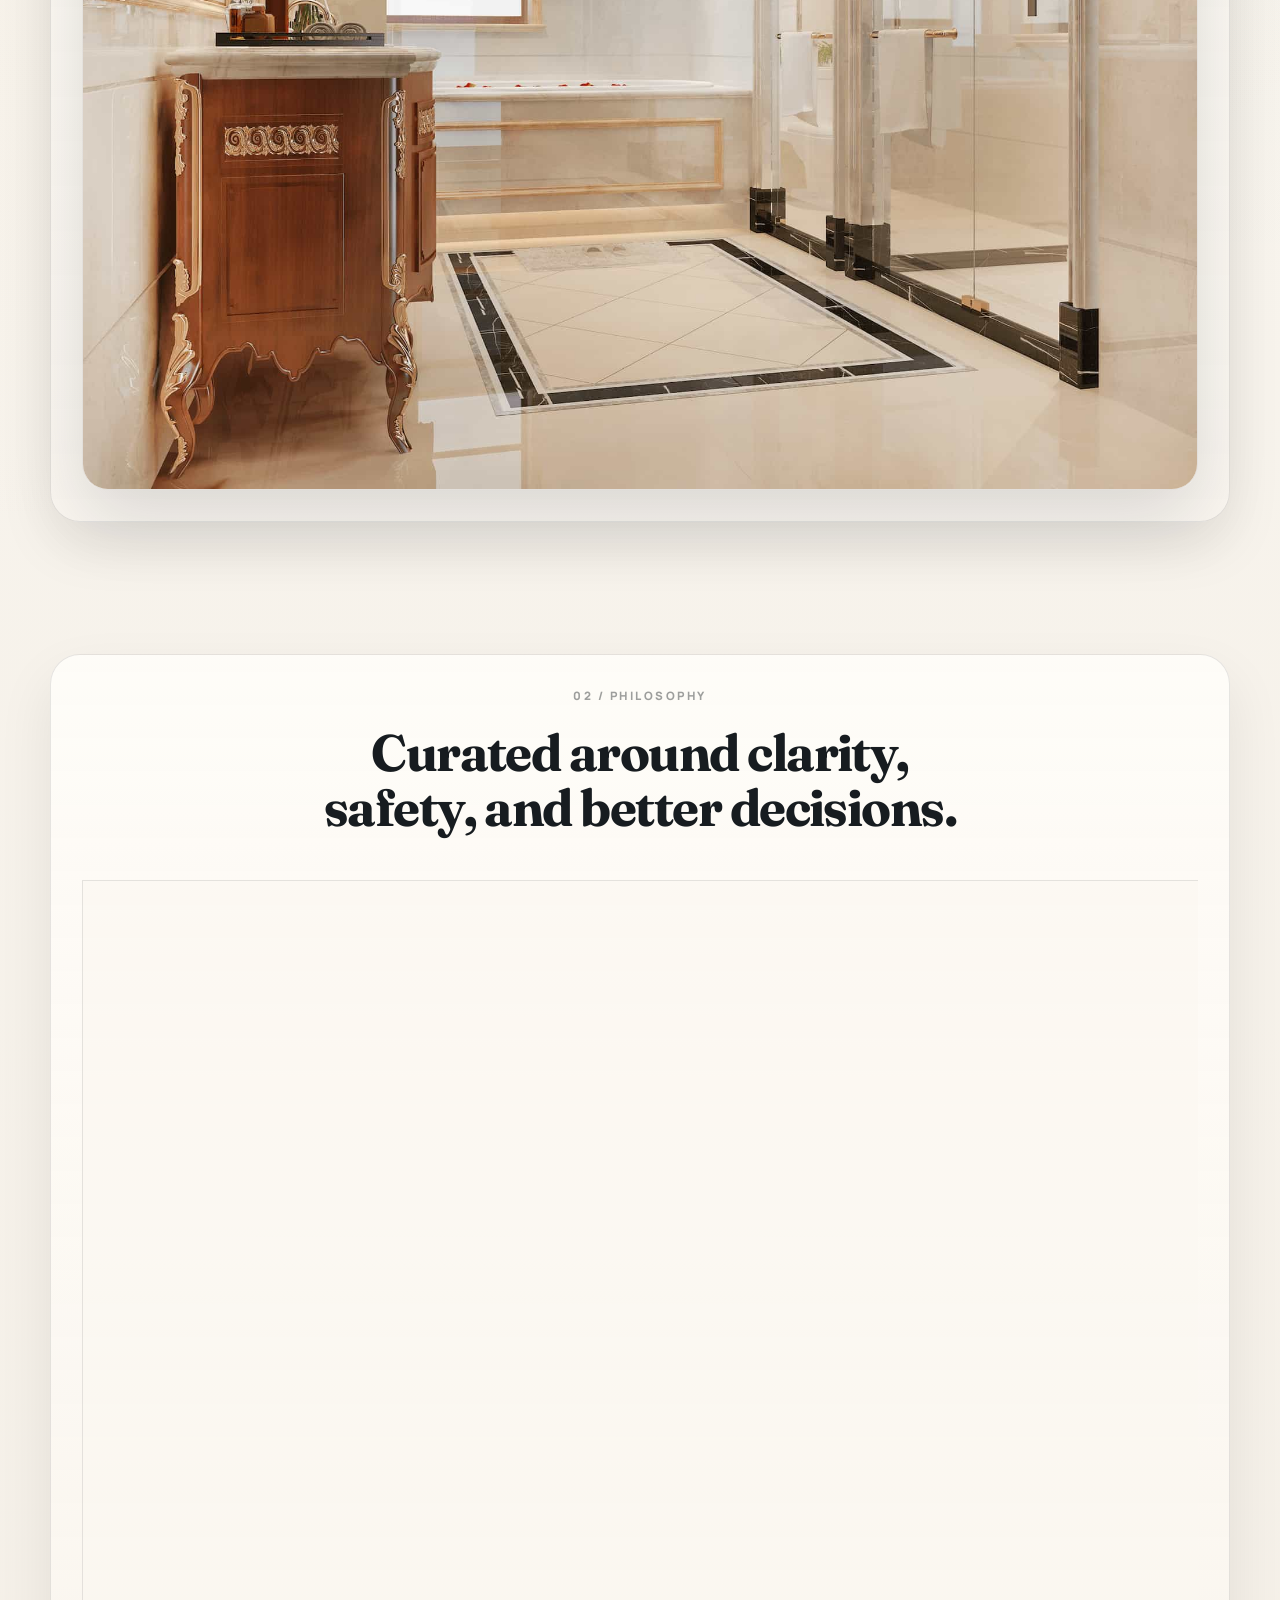
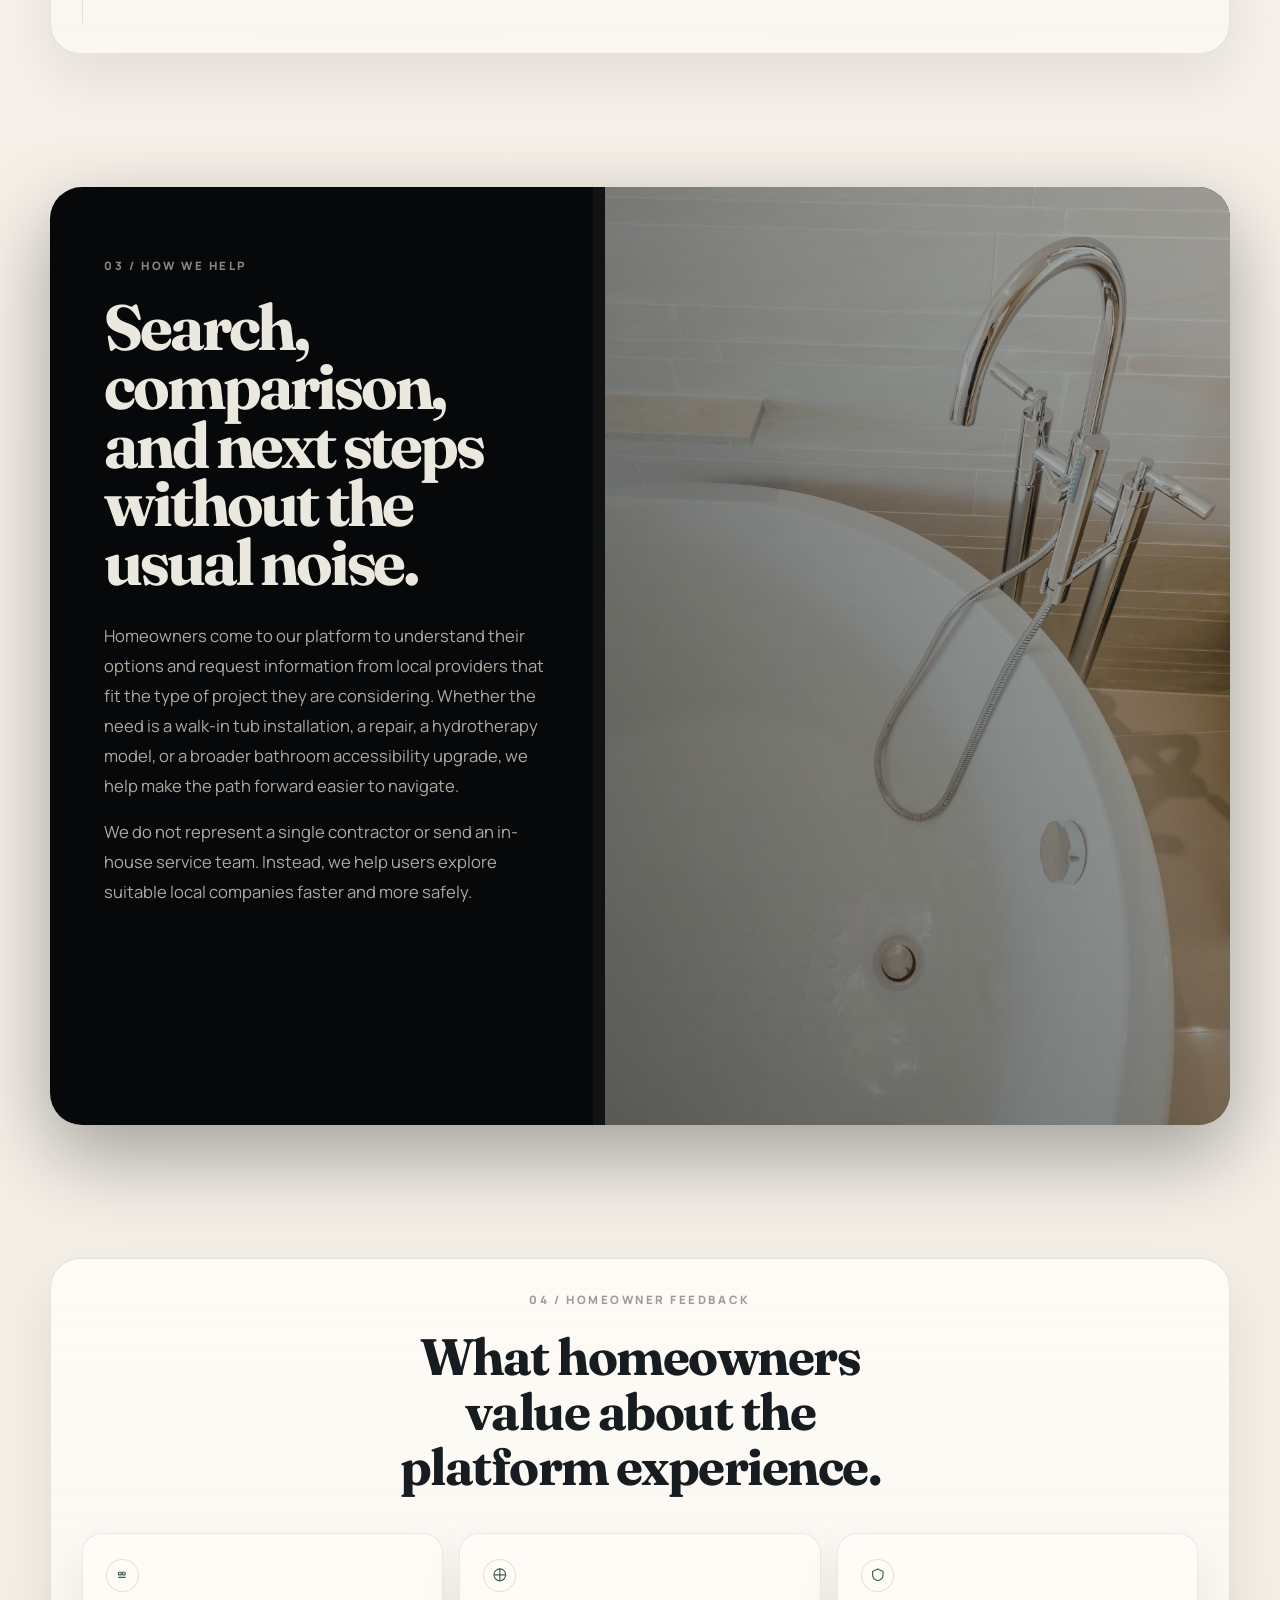
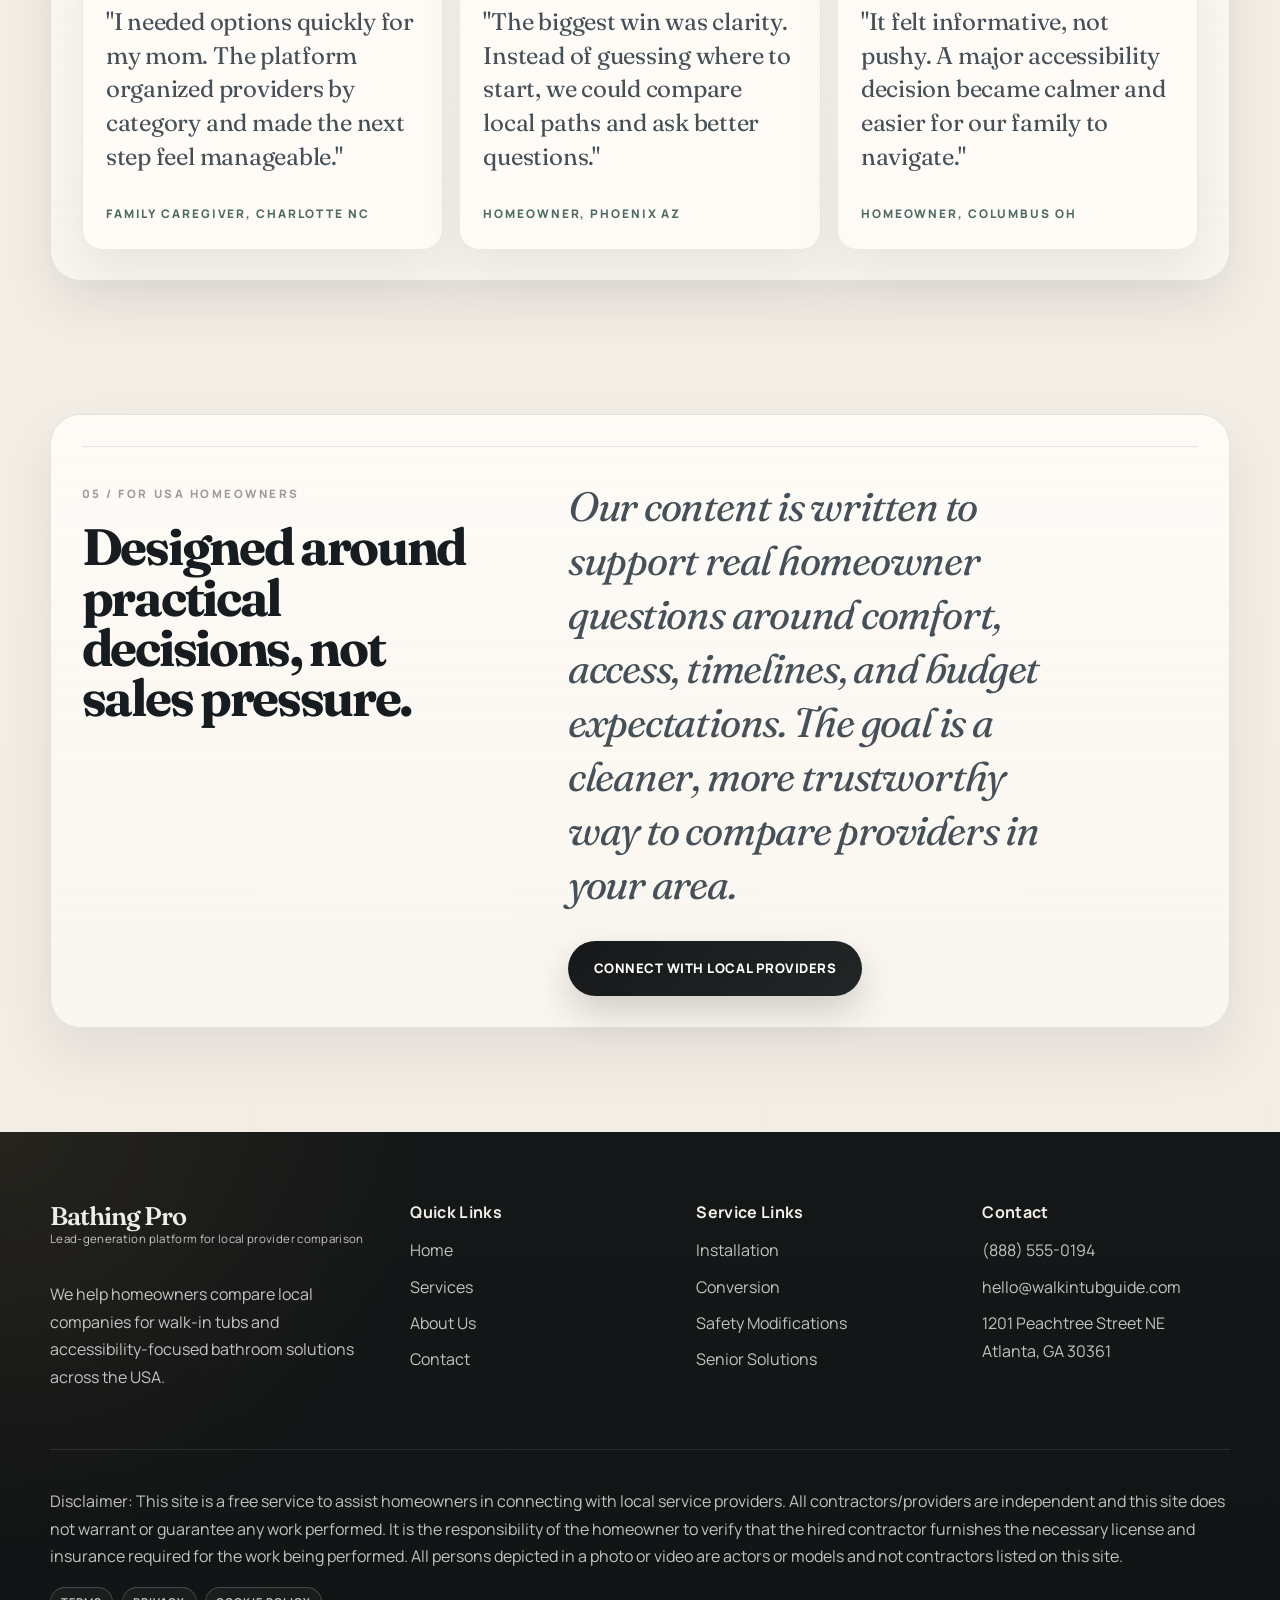
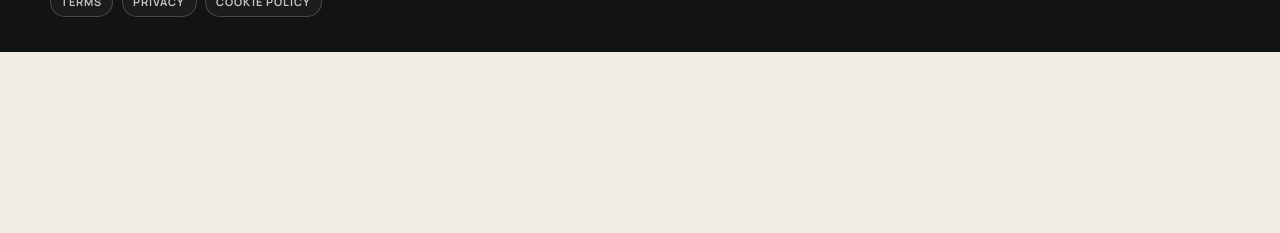
==== commit 63862ccc: "upd" ====
--- a/about.html
+++ b/about.html
@@ -13,44 +13,96 @@
   <link rel="stylesheet" href="assets/css/about.css">
 </head>
 <body data-page="about">
-  <header class="site-header">
-    <div class="container header-shell">
-      <a class="brand" href="index.html" aria-label="Bathing Pro home">
-        <span class="brand-mark">WT</span>
-        <span class="brand-text">
-          <strong>Bathing Pro</strong>
-          <small>Compare local providers with confidence</small>
+<header class="site-header">
+  <div class="container header-shell">
+    <a class="brand" href="index.html" aria-label="Bathing Pro home">
+      <span class="brand-mark">WT</span>
+      <span class="brand-text">
+        <strong>Bathing Pro</strong>
+        <small>Compare local providers with confidence</small>
+      </span>
+    </a>
+
+    <nav class="site-nav" id="site-nav" aria-label="Primary navigation">
+      <a href="index.html" class="is-active">Home</a>
+      <a href="services.html">Services</a>
+      <a href="about.html">About</a>
+      <a href="contact.html">Contact</a>
+    </nav>
+
+    <div class="header-actions">
+      <a class="header-phone mobile-phone" href="tel:+18885550194" aria-label="Call now">
+        <span aria-hidden="true">☎</span>
+      </a>
+
+      <a class="header-phone desktop-phone" href="tel:+18885550194">
+        <span aria-hidden="true">☎</span>
+        <span>Call Now (888) 555-0194</span>
+      </a>
+
+      <button class="nav-toggle" type="button" aria-expanded="false" aria-controls="mobile-menu-panel"
+        aria-label="Open menu">
+        <span class="nav-icon nav-icon-open" aria-hidden="true">
+          <svg viewBox="0 0 24 24" role="img" focusable="false">
+            <path d="M4 7h16M4 12h16M4 17h16" />
+          </svg>
         </span>
-      </a>
-      <nav class="site-nav" id="site-nav" aria-label="Primary navigation">
-        <a href="index.html">Home</a>
-        <a href="services.html">Services</a>
-        <a href="about.html" class="is-active">About</a>
-        <a href="contact.html">Contact</a>
-      </nav>
-      <div class="header-actions">
-        <a class="header-phone mobile-phone" href="tel:+18885550194" aria-label="Call now">
-          <span aria-hidden="true">☎</span>
-        </a>
-        <a class="header-phone desktop-phone" href="tel:+18885550194">
-          <span aria-hidden="true">☎</span>
-          <span>Call Now</span>
-        </a>
-        <button class="nav-toggle" type="button" aria-expanded="false" aria-controls="site-nav" aria-label="Open menu">
-          <span class="nav-icon nav-icon-open" aria-hidden="true">
-            <svg viewBox="0 0 24 24" role="img" focusable="false">
-              <path d="M4 7h16M4 12h16M4 17h16" />
-            </svg>
-          </span>
-          <span class="nav-icon nav-icon-close" aria-hidden="true">
-            <svg viewBox="0 0 24 24" role="img" focusable="false">
-              <path d="M6 6l12 12M18 6l-12 12" />
-            </svg>
-          </span>
+        <span class="nav-icon nav-icon-close" aria-hidden="true">
+          <svg viewBox="0 0 24 24" role="img" focusable="false">
+            <path d="M6 6l12 12M18 6l-12 12" />
+          </svg>
+        </span>
+      </button>
+    </div>
+  </div>
+</header>
+
+<aside class="mobile-menu-panel" id="mobile-menu-panel" aria-hidden="true" aria-label="Mobile navigation">
+  <div class="mobile-menu-shell">
+    <div class="mobile-menu-topbar">
+      <a class="mobile-menu-brand" href="index.html">Bathing Pro</a>
+
+      <button type="button" class="mobile-menu-close" aria-label="Close menu">
+        <svg viewBox="0 0 24 24" role="img" focusable="false" aria-hidden="true">
+          <path d="M6 6l12 12M18 6l-12 12" />
+        </svg>
+      </button>
+    </div>
+
+    <nav class="mobile-menu-nav" aria-label="Mobile primary navigation">
+      <a href="index.html">Home</a>
+
+      <div class="mobile-menu-accordion-item">
+        <button type="button" class="mobile-menu-accordion-toggle" aria-expanded="false"
+          aria-controls="mobile-services-submenu">
+          <span>Services</span>
+          <svg viewBox="0 0 24 24" role="img" focusable="false" aria-hidden="true">
+            <path d="M7 10l5 5 5-5" />
+          </svg>
         </button>
-      </div>
-    </div>
-  </header>
+
+        <div class="mobile-menu-accordion-panel" id="mobile-services-submenu" aria-hidden="true">
+          <a href="services/walk-in-tub-installation.html">Walk-In Tub Installation</a>
+          <a href="services/walk-in-tub-replacement.html">Walk-In Tub Replacement</a>
+          <a href="services/walk-in-tub-repair.html">Walk-In Tub Repair</a>
+          <a href="services/bathtub-safety-modifications.html">Bath Safety Upgrades</a>
+          <a href="services/walk-in-tub-repair.html">Walk-In Tub Maintenance</a>
+          <a href="contact.html">Walk-In Tub Consultation</a>
+        </div>
+      </div>
+
+      <a href="about.html">About</a>
+      <a href="contact.html">Contact</a>
+    </nav>
+
+    <div class="mobile-menu-contact">
+      <p>Contact</p>
+      <a href="tel:+18885550194">(888) 555-0194</a>
+      <a href="mailto:hello@walkintubguide.com">hello@walkintubguide.com</a>
+      <span>1201 Peachtree Street NE, Atlanta, GA 30361</span>
+    </div>
+  </div>
+</aside>
 
   <main>
     <section class="page-hero">
--- a/assets/css/style.css
+++ b/assets/css/style.css
@@ -32,6 +32,7 @@
 
 html {
   scroll-behavior: smooth;
+  overflow-x: clip;
 }
 
 body {
@@ -45,9 +46,18 @@
   line-height: 1.72;
   text-rendering: optimizeLegibility;
   -webkit-font-smoothing: antialiased;
-}
-
-img {
+  overflow-x: clip;
+}
+
+body.menu-open {
+  overflow: hidden;
+  touch-action: none;
+}
+
+img,
+svg,
+video,
+canvas {
   max-width: 100%;
   display: block;
 }
@@ -144,7 +154,12 @@
   letter-spacing: 0.04em;
   text-transform: uppercase;
   font-size: 0.82rem;
-  transition: transform 0.35s var(--ease-premium), box-shadow 0.35s var(--ease-premium), background 0.35s var(--ease-premium), border-color 0.35s var(--ease-premium), color 0.35s var(--ease-premium);
+  transition:
+    transform 0.35s var(--ease-premium),
+    box-shadow 0.35s var(--ease-premium),
+    background 0.35s var(--ease-premium),
+    border-color 0.35s var(--ease-premium),
+    color 0.35s var(--ease-premium);
 }
 
 .btn:hover {
@@ -235,8 +250,9 @@
 .site-header {
   position: sticky;
   top: 0;
-  z-index: 50;
+  z-index: 130;
   backdrop-filter: blur(14px);
+  -webkit-backdrop-filter: blur(14px);
   background: rgba(251, 248, 242, 0.88);
   border-bottom: 1px solid rgba(23, 28, 32, 0.08);
   transition: background 0.3s ease, box-shadow 0.3s ease, border-color 0.3s ease;
@@ -257,20 +273,12 @@
 .brand {
   display: inline-flex;
   align-items: center;
-  gap: 0.9rem;
+  gap: 0;
   min-width: 0;
 }
 
 .brand-mark {
-  display: grid;
-  place-items: center;
-  width: 3rem;
-  height: 3rem;
-  border-radius: 1rem;
-  background: linear-gradient(135deg, #1f4e49 0%, #b88b4a 100%);
-  color: #fff;
-  font-weight: 800;
-  box-shadow: 0 12px 25px rgba(23, 62, 59, 0.18);
+  display: none;
 }
 
 .brand-text {
@@ -290,15 +298,6 @@
   color: var(--muted);
   font-size: 0.72rem;
   letter-spacing: 0.03em;
-}
-
-/* Premium wordmark logo (BathingPro-like) */
-.brand {
-  gap: 0;
-}
-
-.brand-mark {
-  display: none;
 }
 
 .site-header .brand-text small {
@@ -348,6 +347,19 @@
 
 .site-nav a:hover {
   color: #1f2f36;
+}
+
+.mobile-services-row {
+  display: contents;
+}
+
+.mobile-services-toggle,
+.mobile-services-menu {
+  display: none;
+}
+
+.mobile-menu-panel {
+  display: none;
 }
 
 .header-actions {
@@ -377,59 +389,6 @@
   box-shadow: 0 18px 34px rgba(22, 24, 25, 0.22);
 }
 
-.header-email {
-  display: inline-flex;
-  align-items: center;
-  justify-content: center;
-  gap: 0.5rem;
-  border-radius: 999px;
-  border: 1px solid rgba(23, 28, 32, 0.2);
-  background: rgba(255, 253, 250, 0.82);
-  color: var(--text);
-  font-weight: 800;
-  letter-spacing: 0.08em;
-  text-transform: uppercase;
-  font-size: 0.73rem;
-  transition: transform 0.25s ease, box-shadow 0.25s ease, border-color 0.25s ease, background 0.25s ease;
-}
-
-.header-email:hover {
-  transform: translateY(-2px);
-  border-color: rgba(23, 28, 32, 0.28);
-  background: rgba(255, 253, 250, 0.96);
-  box-shadow: 0 14px 26px rgba(17, 23, 28, 0.1);
-}
-
-.header-email-icon {
-  display: inline-flex;
-  align-items: center;
-  justify-content: center;
-  width: 1rem;
-  height: 1rem;
-}
-
-.header-email-icon svg {
-  width: 1rem;
-  height: 1rem;
-  fill: none;
-  stroke: currentColor;
-  stroke-width: 1.9;
-  stroke-linecap: round;
-  stroke-linejoin: round;
-}
-
-.desktop-email {
-  min-height: 3.3rem;
-  padding: 0.9rem 1.2rem;
-}
-
-.mobile-email {
-  display: none;
-  width: 2.9rem;
-  height: 2.9rem;
-  font-size: 1rem;
-}
-
 .desktop-phone {
   min-height: 3.3rem;
   padding: 0.9rem 1.3rem;
@@ -450,6 +409,7 @@
   border-radius: 0.9rem;
   background: rgba(255, 253, 250, 0.92);
   padding: 0;
+  cursor: pointer;
 }
 
 .nav-icon {
@@ -485,12 +445,12 @@
 .nav-menu-extra {
   display: none;
 }
+
 .page-hero {
   position: relative;
   overflow: hidden;
   padding: 7.8rem 0 4.8rem;
-
-  background-image: url('../images/about/about-hero.jpg');
+  background-image: url("../images/about/about-hero.jpg");
   background-size: cover;
   background-position: center;
   background-repeat: no-repeat;
@@ -500,9 +460,7 @@
   content: "";
   position: absolute;
   inset: 0;
-  background: linear-gradient(to bottom,
-      rgba(12, 14, 16, 0.32),
-      rgba(12, 14, 16, 0.12));
+  background: linear-gradient(to bottom, rgba(12, 14, 16, 0.32), rgba(12, 14, 16, 0.12));
   z-index: 0;
 }
 
@@ -517,9 +475,7 @@
   max-width: 64rem;
   padding: 1.4rem 1.6rem;
   border-radius: 24px;
-  background: linear-gradient(135deg,
-      rgba(20, 22, 24, 0.24),
-      rgba(20, 22, 24, 0.08));
+  background: linear-gradient(135deg, rgba(20, 22, 24, 0.24), rgba(20, 22, 24, 0.08));
   backdrop-filter: blur(6px);
   -webkit-backdrop-filter: blur(6px);
 }
@@ -560,12 +516,15 @@
 .hero-insight-panel,
 .service-overview-card,
 .step-card {
-  background:
-    linear-gradient(180deg, rgba(255, 255, 255, 0.9) 0%, rgba(255, 252, 247, 0.84) 100%);
+  background: linear-gradient(180deg, rgba(255, 255, 255, 0.9) 0%, rgba(255, 252, 247, 0.84) 100%);
   border: 1px solid rgba(23, 28, 32, 0.08);
   border-radius: var(--radius);
   box-shadow: var(--shadow);
-  transition: transform 0.42s var(--ease-premium), box-shadow 0.42s var(--ease-premium), border-color 0.42s var(--ease-premium), background 0.42s var(--ease-premium);
+  transition:
+    transform 0.42s var(--ease-premium),
+    box-shadow 0.42s var(--ease-premium),
+    border-color 0.42s var(--ease-premium),
+    background 0.42s var(--ease-premium);
 }
 
 .feature-card,
@@ -616,6 +575,7 @@
 }
 
 @media (prefers-reduced-motion: reduce) {
+
   .editorial-image img,
   .service-media img,
   .service-category-media img {
@@ -666,7 +626,9 @@
 .lead-form select,
 .contact-form select {
   appearance: none;
-  background-image: linear-gradient(45deg, transparent 50%, rgba(23, 28, 32, 0.62) 50%), linear-gradient(135deg, rgba(23, 28, 32, 0.62) 50%, transparent 50%);
+  background-image:
+    linear-gradient(45deg, transparent 50%, rgba(23, 28, 32, 0.62) 50%),
+    linear-gradient(135deg, rgba(23, 28, 32, 0.62) 50%, transparent 50%);
   background-position: calc(100% - 1.1rem) calc(50% - 2px), calc(100% - 0.8rem) calc(50% - 2px);
   background-size: 6px 6px, 6px 6px;
   background-repeat: no-repeat;
@@ -698,11 +660,6 @@
   padding-top: 4.5rem;
 }
 
-.site-footer .brand-mark {
-  background: linear-gradient(135deg, #d2b080 0%, #4b665f 100%);
-  color: #131617;
-}
-
 .site-footer p,
 .site-footer li,
 .site-footer a,
@@ -721,7 +678,7 @@
   padding: 0;
 }
 
-.footer-grid li + li {
+.footer-grid li+li {
   margin-top: 0.55rem;
 }
 
@@ -902,75 +859,203 @@
 }
 
 @media (max-width: 980px) {
-  body.menu-open {
-    overflow: hidden;
+  .site-nav {
+    display: none;
+  }
+
+  .desktop-phone {
+    display: none;
+  }
+
+  .mobile-phone,
+  .nav-toggle {
+    display: inline-flex;
+    align-items: center;
+    justify-content: center;
   }
 
   .header-actions {
     position: relative;
-    z-index: 75;
-  }
-
-  .site-nav {
+    z-index: 151;
+  }
+
+  .nav-toggle {
+    position: relative;
+    z-index: 151;
+  }
+
+  body.menu-open .mobile-phone {
+    opacity: 0;
+    pointer-events: none;
+  }
+
+  .mobile-menu-panel {
     position: fixed;
     inset: 0;
-    display: flex;
-    flex-direction: column;
-    align-items: flex-start;
-    justify-content: flex-start;
-    gap: 0.2rem;
-    padding: calc(7rem + env(safe-area-inset-top, 0px)) 1.35rem calc(1.8rem + env(safe-area-inset-bottom, 0px));
-    min-height: 100vh;
-    height: 100svh;
-    background: rgba(248, 243, 235, 0.99);
-    border: 0;
-    box-shadow: none;
+    z-index: 150;
+    display: block;
     opacity: 0;
+    visibility: hidden;
     pointer-events: none;
-    transform: translateY(-100%);
-    z-index: 60;
-    overflow-y: auto;
-  }
-
-  .site-nav.is-open {
+    transform: translateY(12px);
+    transition:
+      opacity 0.28s var(--ease-premium),
+      transform 0.32s var(--ease-premium),
+      visibility 0.32s ease;
+    background:
+      radial-gradient(circle at 90% 6%, rgba(184, 139, 74, 0.22), transparent 34%),
+      radial-gradient(circle at 8% 96%, rgba(37, 95, 88, 0.18), transparent 36%),
+      linear-gradient(180deg, rgba(250, 245, 236, 0.99), rgba(243, 236, 225, 0.98));
+    backdrop-filter: blur(12px);
+    -webkit-backdrop-filter: blur(12px);
+    overflow-x: hidden;
+  }
+
+  .mobile-menu-panel.is-open {
     opacity: 1;
+    visibility: visible;
     pointer-events: auto;
     transform: translateY(0);
   }
 
-  .nav-toggle {
-    position: relative;
-    z-index: 76;
-  }
-
-  body.menu-open .mobile-phone,
-  body.menu-open .mobile-email {
+  .mobile-menu-shell {
+    min-height: 100dvh;
+    padding: calc(1rem + env(safe-area-inset-top, 0px)) 1rem calc(1rem + env(safe-area-inset-bottom, 0px));
+    display: grid;
+    grid-template-rows: auto 1fr auto;
+    gap: 1.05rem;
+    overflow-y: auto;
+    overscroll-behavior: contain;
+  }
+
+  .mobile-menu-topbar {
+    display: flex;
+    align-items: center;
+    justify-content: space-between;
+    gap: 0.75rem;
+  }
+
+  .mobile-menu-brand {
+    font-family: "Fraunces", serif;
+    font-size: 1.45rem;
+    letter-spacing: -0.03em;
+    color: #1a2228;
+  }
+
+  .mobile-menu-close {
+    width: 2.7rem;
+    height: 2.7rem;
+    border: 1px solid rgba(23, 28, 32, 0.18);
+    border-radius: 0.85rem;
+    background: rgba(255, 253, 248, 0.9);
+    display: inline-flex;
+    align-items: center;
+    justify-content: center;
+    box-shadow: 0 10px 24px rgba(13, 18, 22, 0.08);
+    cursor: pointer;
+  }
+
+  .mobile-menu-close svg {
+    width: 1.08rem;
+    height: 1.08rem;
+    fill: none;
+    stroke: rgba(23, 28, 32, 0.92);
+    stroke-width: 2;
+    stroke-linecap: round;
+    stroke-linejoin: round;
+  }
+
+  .mobile-menu-nav {
+    display: grid;
+    align-content: start;
+    gap: 0.52rem;
+  }
+
+  .mobile-menu-nav>a,
+  .mobile-menu-accordion-toggle {
+    width: 100%;
+    min-height: 3.2rem;
+    padding: 0.82rem 0.95rem;
+    border: 1px solid rgba(23, 28, 32, 0.13);
+    border-radius: 14px;
+    background: rgba(255, 253, 248, 0.74);
+    box-shadow: 0 8px 20px rgba(13, 18, 22, 0.06);
+    color: #232f35;
+    font-size: 0.9rem;
+    font-weight: 800;
+    letter-spacing: 0.12em;
+    text-transform: uppercase;
+  }
+
+  .mobile-menu-accordion-toggle {
+    display: flex;
+    align-items: center;
+    justify-content: space-between;
+    gap: 0.6rem;
+    cursor: pointer;
+  }
+
+  .mobile-menu-accordion-toggle svg {
+    width: 1rem;
+    height: 1rem;
+    fill: none;
+    stroke: rgba(23, 28, 32, 0.88);
+    stroke-width: 2;
+    stroke-linecap: round;
+    stroke-linejoin: round;
+    transition: transform 0.25s ease;
+    flex-shrink: 0;
+  }
+
+  .mobile-menu-accordion-toggle[aria-expanded="true"] svg {
+    transform: rotate(180deg);
+  }
+
+  .mobile-menu-accordion-panel {
+    display: grid;
+    gap: 0.42rem;
+    max-height: 0;
+    overflow: hidden;
     opacity: 0;
-    pointer-events: none;
-  }
-
-  .site-nav a {
-    width: 100%;
-    padding: 1rem 0;
-    border-bottom: 1px solid rgba(23, 28, 32, 0.1);
-    font-size: 1rem;
-    letter-spacing: 0.09em;
-  }
-
-  .site-nav a::after {
-    display: none;
-  }
-
-  .nav-menu-extra {
+    transform: translateY(-4px);
+    transition:
+      max-height 0.3s var(--ease-premium),
+      opacity 0.24s ease,
+      transform 0.24s ease,
+      margin 0.2s ease;
+  }
+
+  .mobile-menu-accordion-panel.is-open {
+    max-height: 28rem;
+    opacity: 1;
+    transform: translateY(0);
+    margin: 0.2rem 0 0.25rem;
+  }
+
+  .mobile-menu-accordion-panel a {
+    min-height: 2.5rem;
+    padding: 0.65rem 0.85rem;
+    border: 1px solid rgba(23, 28, 32, 0.1);
+    border-radius: 11px;
+    background: rgba(255, 253, 248, 0.62);
+    color: #344148;
+    font-size: 0.76rem;
+    font-weight: 700;
+    letter-spacing: 0.1em;
+    text-transform: uppercase;
+  }
+
+  .mobile-menu-contact {
     display: grid;
     gap: 0.45rem;
-    margin-top: 1.2rem;
-    padding-top: 1rem;
-    width: 100%;
-    border-top: 1px solid rgba(23, 28, 32, 0.14);
-  }
-
-  .nav-menu-extra p {
+    padding: 1rem;
+    border: 1px solid rgba(23, 28, 32, 0.13);
+    border-radius: 16px;
+    background: rgba(255, 252, 246, 0.76);
+    box-shadow: 0 12px 28px rgba(13, 18, 22, 0.08);
+  }
+
+  .mobile-menu-contact p {
     margin: 0;
     color: rgba(23, 62, 59, 0.78);
     font-size: 0.7rem;
@@ -979,41 +1064,12 @@
     text-transform: uppercase;
   }
 
-  .nav-menu-extra a,
-  .nav-menu-extra span {
+  .mobile-menu-contact a,
+  .mobile-menu-contact span {
     color: var(--muted-strong);
-    font-size: 0.95rem;
-    line-height: 1.45;
-  }
-
-  .nav-menu-extra a {
-    width: auto;
-    padding: 0;
-    border: 0;
-    font-size: 0.96rem;
-    font-weight: 600;
-    letter-spacing: 0;
-    text-transform: none;
-  }
-
-  .nav-menu-extra span {
-    font-size: 0.9rem;
-  }
-
-  .desktop-phone {
-    display: none;
-  }
-
-  .desktop-email {
-    display: none;
-  }
-
-  .mobile-phone,
-  .mobile-email,
-  .nav-toggle {
-    display: inline-flex;
-    align-items: center;
-    justify-content: center;
+    font-size: 0.92rem;
+    line-height: 1.4;
+    overflow-wrap: anywhere;
   }
 
   .split-panel,
@@ -1027,14 +1083,14 @@
     padding: 4.5rem 0;
   }
 
+  .container {
+    width: min(calc(100% - 1.4rem), var(--container));
+  }
+
   .header-shell {
     min-height: 5rem;
   }
 
-  .brand-text small {
-    display: none;
-  }
-
   .brand-text strong {
     font-size: 1.35rem;
   }
@@ -1043,7 +1099,13 @@
     padding: 6.6rem 0 4rem;
   }
 
-  .section-heading h2 {
+  .page-hero .container {
+    padding: 1.1rem 1rem;
+    border-radius: 18px;
+  }
+
+  .section-heading h2,
+  .section-heading p {
     max-width: 100%;
   }
 
@@ -1070,30 +1132,58 @@
   .swipe-track {
     display: grid !important;
     grid-auto-flow: column;
-    grid-auto-columns: min(84%, 22rem);
-    gap: 0.85rem;
+    grid-auto-columns: min(92%, 23rem);
+    gap: 0.9rem;
     overflow-x: auto;
     scroll-snap-type: x mandatory;
     scroll-padding-inline: 0.2rem;
     -webkit-overflow-scrolling: touch;
-    padding: 0.15rem 0.05rem 0.35rem;
-  }
-
-  .swipe-track > * {
+    padding: 0.2rem 0.1rem 0.5rem;
+    scrollbar-width: none;
+  }
+
+  .swipe-track::-webkit-scrollbar {
+    display: none;
+  }
+
+  .swipe-track>* {
     width: 100%;
     scroll-snap-align: start;
+    scroll-snap-stop: always;
+    min-height: 0;
+    overflow: hidden;
+  }
+
+  .swipe-track>.swipe-clone {
+    pointer-events: none;
   }
 
   .service-grid.swipe-track {
-    grid-auto-columns: min(88%, 24.5rem);
-  }
-
-  .swipe-track {
-    scrollbar-width: none;
-  }
-
-  .swipe-track::-webkit-scrollbar {
-    display: none;
+    grid-auto-columns: min(92%, 24.5rem);
+  }
+
+  .swipe-pagination {
+    display: flex;
+    align-items: center;
+    justify-content: center;
+    gap: 0.52rem;
+    margin: 0.35rem 0 1.35rem;
+    padding: 0.25rem 0;
+  }
+
+  .swipe-dot {
+    width: 0.48rem;
+    height: 0.48rem;
+    border: 0;
+    border-radius: 999px;
+    padding: 0;
+    background: rgba(23, 28, 32, 0.24);
+    transition: transform 0.24s ease, background 0.24s ease, width 0.24s ease;
+  }
+
+  .swipe-dot.is-active {
+    width: 1.25rem;
+    background: linear-gradient(135deg, rgba(23, 62, 59, 0.94), rgba(184, 139, 74, 0.9));
   }
 }
 
@@ -1104,7 +1194,6 @@
 
   .btn,
   .header-phone,
-  .header-email,
   .feature-card,
   .service-card,
   .detail-card,
@@ -1120,4 +1209,4 @@
     animation: none !important;
     transform: none !important;
   }
-}
+}
--- a/assets/css/about.css
+++ b/assets/css/about.css
@@ -433,16 +433,20 @@
     gap: 1.6rem;
   }
 
-  .editorial-values.swipe-track {
+  .editorial-values {
+    display: grid;
+    grid-template-columns: 1fr;
+    gap: 0.7rem;
     border: 0;
     background: transparent;
   }
 
-  .editorial-values.swipe-track .philosophy-card {
+  .editorial-values .philosophy-card {
     border: 1px solid rgba(23, 28, 32, 0.1);
     border-radius: 20px;
     background: rgba(255, 252, 247, 0.9);
     box-shadow: 0 14px 28px rgba(20, 25, 29, 0.09);
+    padding: 1.45rem 1.25rem;
   }
 
   .testimonials-grid.swipe-track .testimonial-card {
